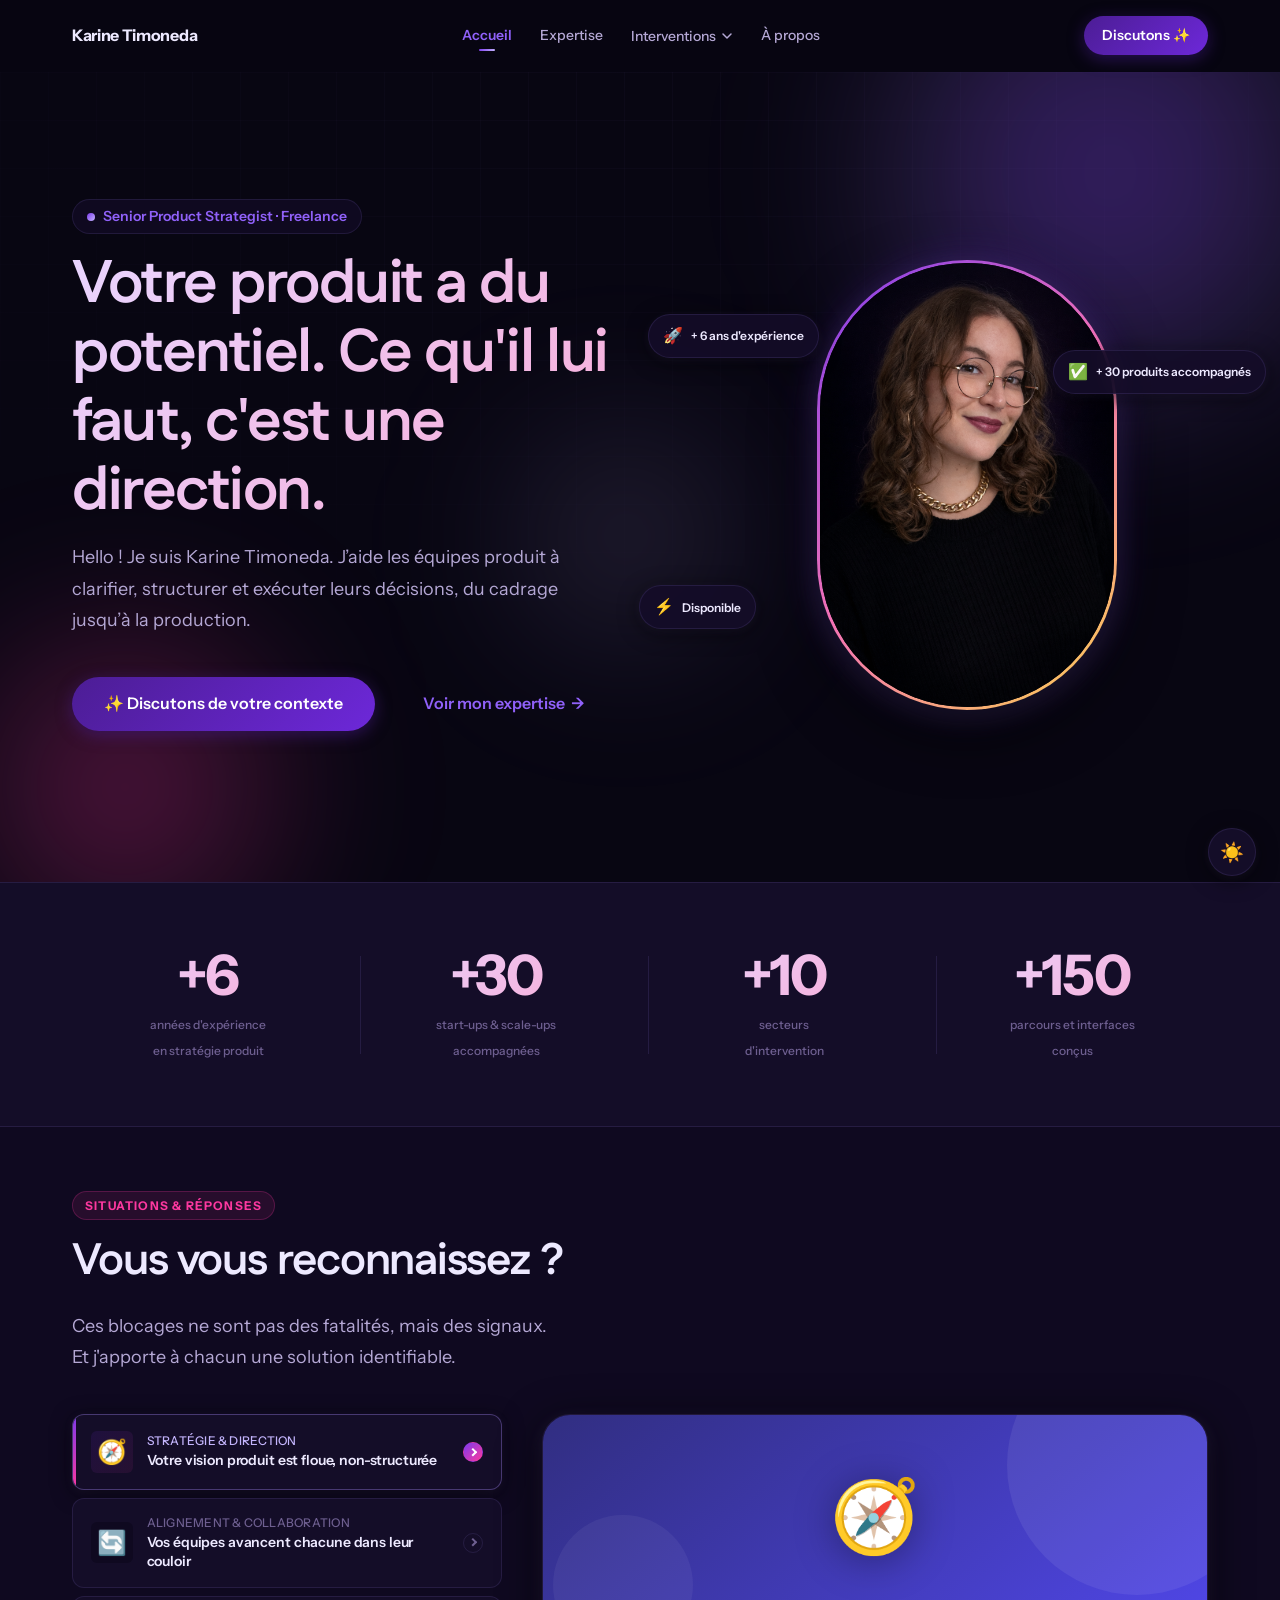
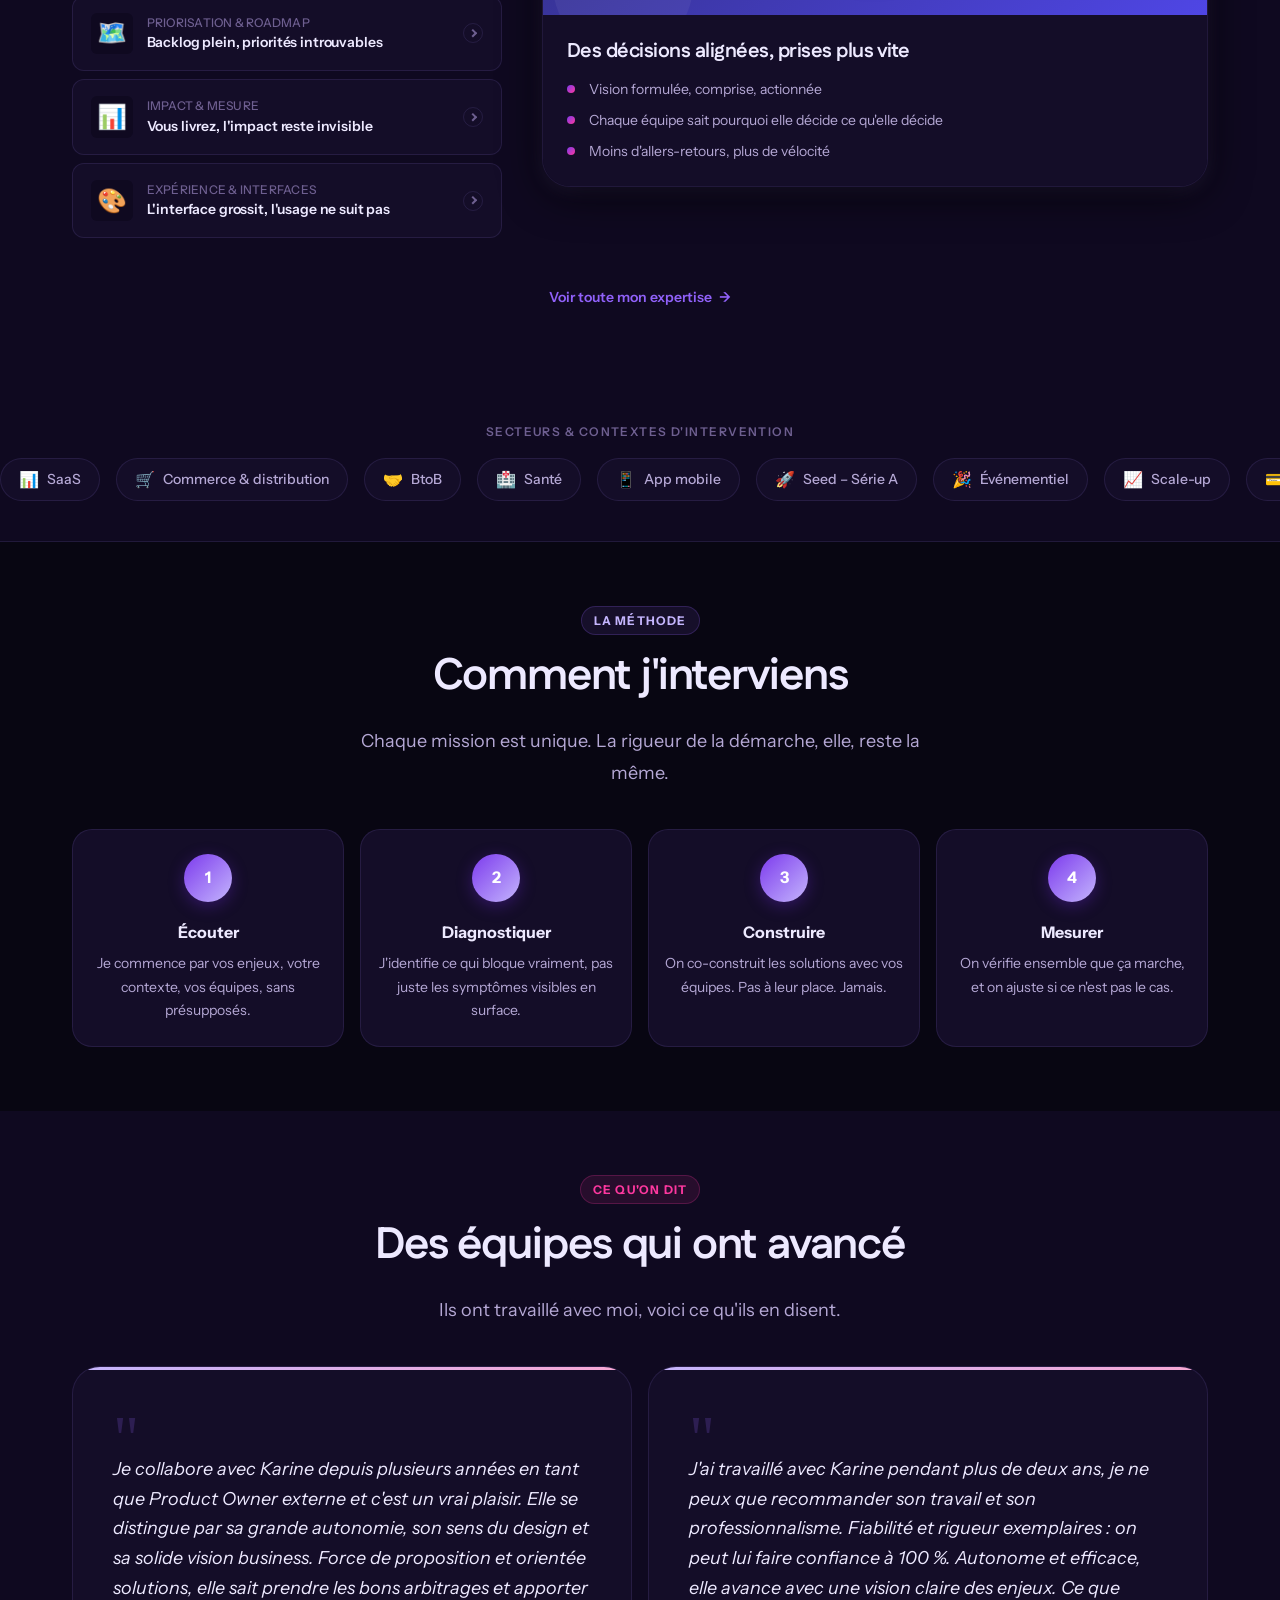
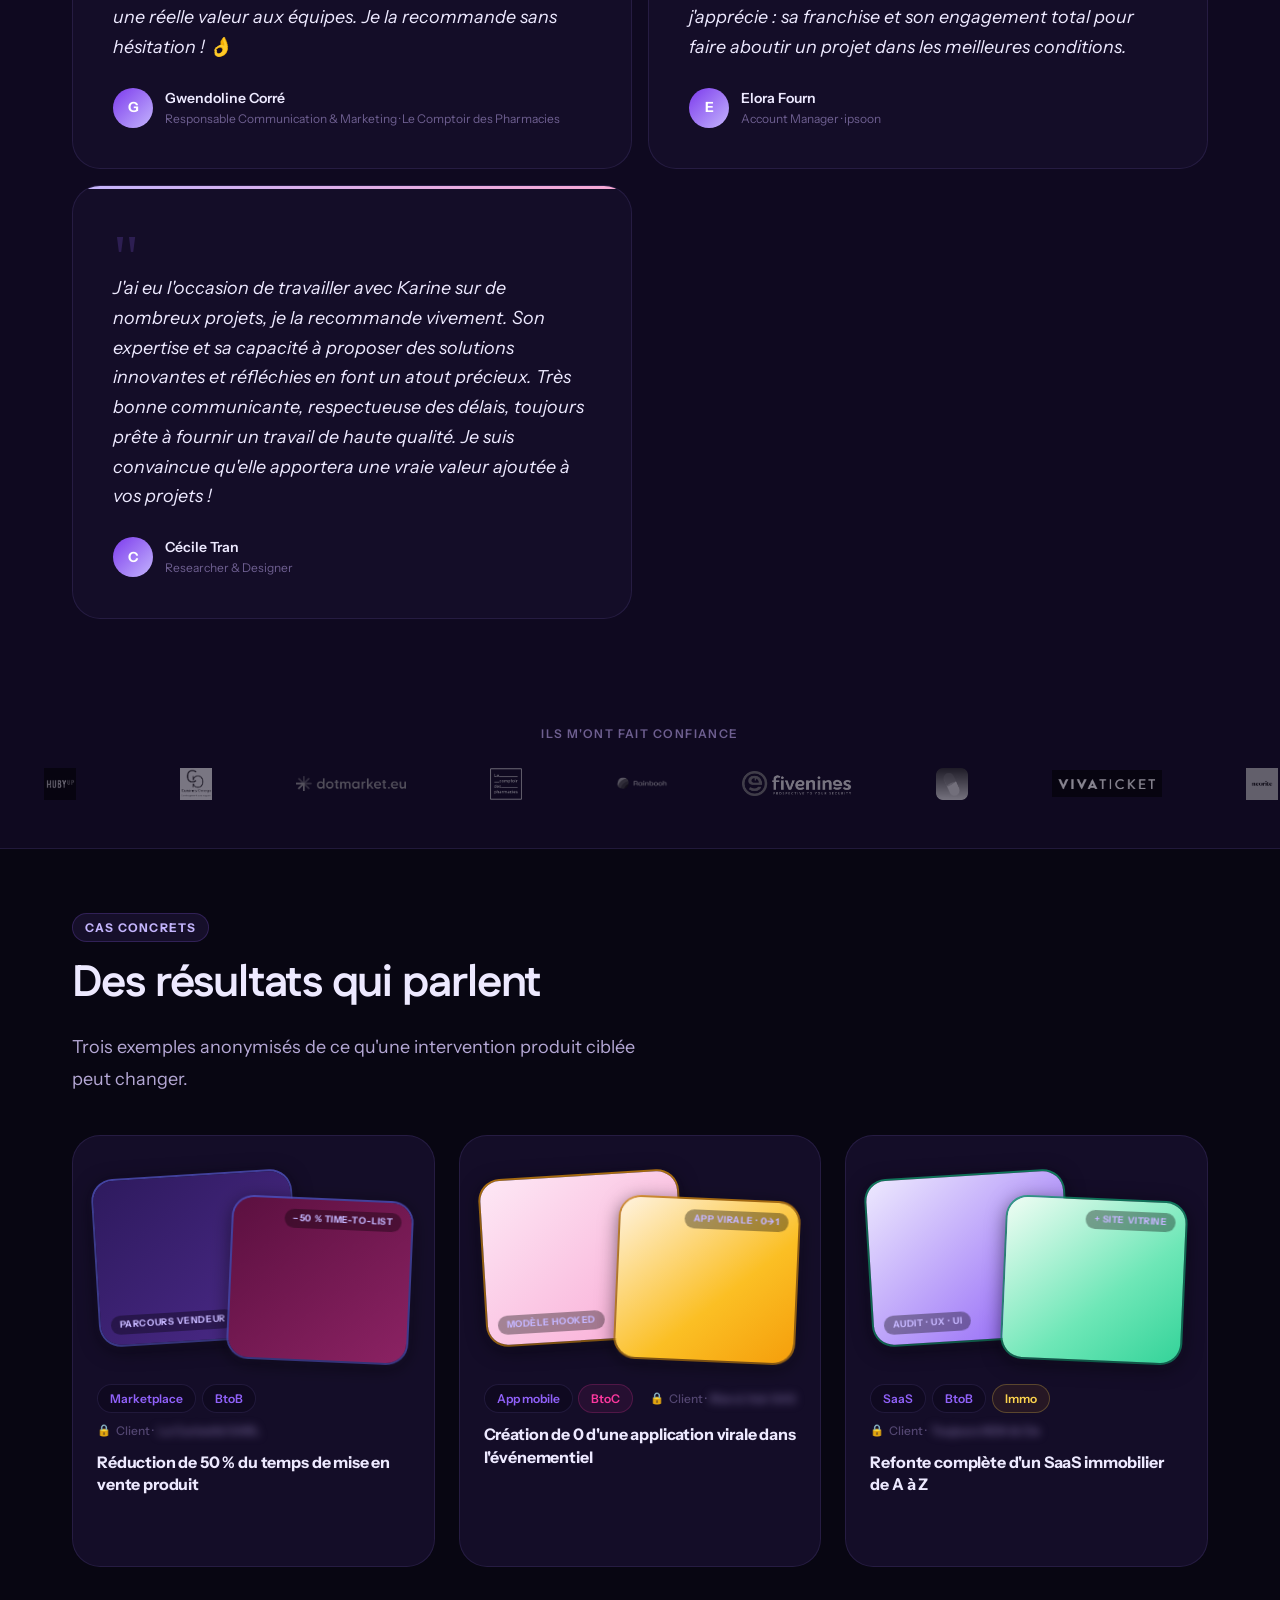
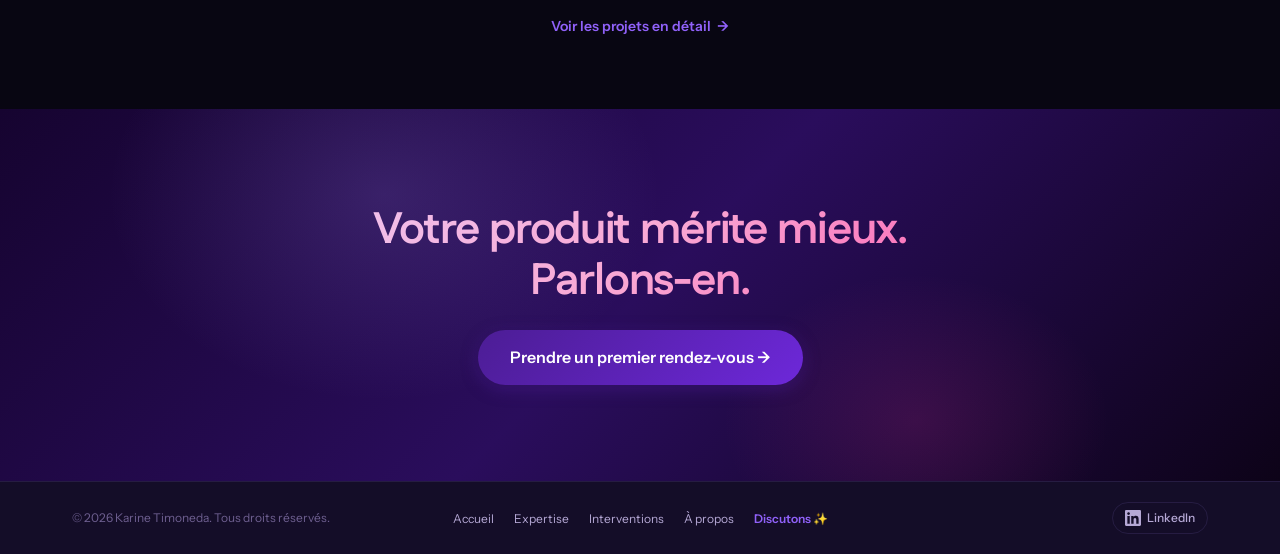
==== index.html @ 3b2d525b "SEO" ====
<!DOCTYPE html>
<html lang="fr" data-theme="light">
<head>
  <meta charset="UTF-8">
  <meta name="viewport" content="width=device-width, initial-scale=1.0">
  <!-- Google Tag Manager -->
  <script>(function(w,d,s,l,i){w[l]=w[l]||[];w[l].push({'gtm.start':
  new Date().getTime(),event:'gtm.js'});var f=d.getElementsByTagName(s)[0],
  j=d.createElement(s),dl=l!='dataLayer'?'&l='+l:'';j.async=true;j.src=
  'https://www.googletagmanager.com/gtm.js?id='+i+dl;f.parentNode.insertBefore(j,f);
  })(window,document,'script','dataLayer','GTM-PGGFVB7Q');</script>
  <!-- End Google Tag Manager -->
  <title>Karine Timoneda | Senior Product Strategist Freelance</title>
  <meta name="description" content="Karine Timoneda, senior product strategist freelance. J’aide les équipes produit à clarifier, structurer et exécuter leurs décisions, du cadrage jusqu’à la production.">
  <meta name="robots" content="index, follow">
  <link rel="canonical" href="https://www.karine-timoneda.com/">
  <!-- Open Graph -->
  <meta property="og:type" content="website">
  <meta property="og:site_name" content="Karine Timoneda">
  <meta property="og:locale" content="fr_FR">
  <meta property="og:url" content="https://www.karine-timoneda.com/">
  <meta property="og:title" content="Karine Timoneda | Senior Product Strategist Freelance">
  <meta property="og:description" content="Karine Timoneda, senior product strategist freelance. J'aide les équipes produit à clarifier, structurer et exécuter leurs décisions, du cadrage jusqu'à la production.">
  <meta property="og:image" content="https://www.karine-timoneda.com/assets/img/karine-light.jpg">
  <meta property="og:image:alt" content="Karine Timoneda, Stratège Produit Senior">
  <!-- Twitter Card -->
  <meta name="twitter:card" content="summary_large_image">
  <meta name="twitter:title" content="Karine Timoneda | Senior Product Strategist Freelance">
  <meta name="twitter:description" content="Karine Timoneda, senior product strategist freelance. J'aide les équipes produit à clarifier, structurer et exécuter leurs décisions, du cadrage jusqu'à la production.">
  <meta name="twitter:image" content="https://www.karine-timoneda.com/assets/img/karine-light.jpg">
  <!-- JSON-LD -->
  <script type="application/ld+json">
  {
    "@context": "https://schema.org",
    "@type": "Person",
    "name": "Karine Timoneda",
    "url": "https://www.karine-timoneda.com",
    "image": "https://www.karine-timoneda.com/assets/img/karine-light.jpg",
    "jobTitle": "Senior Product Strategist Freelance",
    "description": "Karine Timoneda, senior product strategist freelance. J'aide les équipes produit à clarifier, structurer et exécuter leurs décisions, du cadrage jusqu'à la production.",
    "sameAs": [
      "https://www.linkedin.com/in/karine-timoneda/"
    ]
  }
  </script>
  <link rel="icon" type="image/png" href="assets/img/favicon-k.png">
  <!-- Fonts -->
  <link rel="preconnect" href="https://fonts.googleapis.com">
  <link rel="preconnect" href="https://fonts.gstatic.com" crossorigin>
  <link rel="stylesheet" href="https://fonts.googleapis.com/css2?family=Fustat:wght@200;300;400;500;600;700;800&family=Instrument+Sans:ital,wght@0,400;0,500;0,600;0,700;1,400&display=swap">
  <link rel="stylesheet" href="assets/css/style.css">
  <script>
    (function () {
      try {
        var s = localStorage.getItem('karine-theme');
        if (s) { document.documentElement.setAttribute('data-theme', s); return; }
        if (window.matchMedia('(prefers-color-scheme: dark)').matches)
          document.documentElement.setAttribute('data-theme', 'dark');
      } catch (e) {}
    })();
  </script>
</head>
<body>
<!-- Google Tag Manager (noscript) -->
<noscript><iframe src="https://www.googletagmanager.com/ns.html?id=GTM-PGGFVB7Q"
height="0" width="0" style="display:none;visibility:hidden"></iframe></noscript>
<!-- End Google Tag Manager (noscript) -->
<div id="header-placeholder"></div>

<main id="main-content">

  <!-- ═══════════════ HERO ═══════════════ -->
  <section class="hero" aria-labelledby="hero-title">
    <!-- Décors animés -->
    <div class="hero-orb hero-orb-1" aria-hidden="true"></div>
    <div class="hero-orb hero-orb-2" aria-hidden="true"></div>
    <div class="hero-orb hero-orb-3" aria-hidden="true"></div>
    <div class="hero-grid-pattern" aria-hidden="true"></div>

    <div class="container">
      <div class="hero-inner">

        <!-- Colonne gauche -->
        <div class="hero-content">
          <span class="hero-eyebrow">
            <span class="hero-eyebrow-dot" aria-hidden="true"></span>
            Senior Product Strategist · Freelance
          </span>

          <h1 class="hero-title" id="hero-title">
            Votre produit a du potentiel.
            Ce qu'il lui faut, c'est une direction.
          </h1>

          <p class="hero-subtitle">
            Hello ! Je suis Karine Timoneda. J’aide les équipes produit à clarifier, structurer et exécuter leurs décisions, du cadrage jusqu’à la production.
          </p>

          <div class="hero-ctas">
            <a href="https://calendar.app.google/DLCuiwxWRqKBqRqp9" class="btn btn-primary btn-lg" target="_blank" rel="noopener noreferrer">
              ✨ Discutons de votre contexte
            </a>
            <a href="expertise" class="btn-ghost btn-lg">Voir mon expertise</a>
          </div>
        </div>

        <!-- Colonne droite - photo + badges -->
        <div class="hero-photo">
          <!-- Badge flottant TL -->
          <div class="floating-badge badge-tl" aria-hidden="true">
            <span class="floating-badge-icon">🚀</span>
            <span>+ 6 ans d'expérience</span>
          </div>
          <!-- Badge flottant TR -->
          <div class="floating-badge badge-tr" aria-hidden="true">
            <span class="floating-badge-icon">✅</span>
            <span>+ 30 produits accompagnés</span>
          </div>
          <!-- Badge flottant BL -->
          <div class="floating-badge badge-bl" aria-hidden="true">
            <span class="floating-badge-icon">⚡</span>
            <span>Disponible</span>
          </div>

          <div class="hero-portrait">
            <img src="assets/img/karine-light.jpg" alt="Karine Timoneda, Stratège Produit Senior" class="portrait-light" loading="eager" width="400" height="533">
            <img src="assets/img/karine-dark.jpg" alt="Karine Timoneda, Stratège Produit Senior" class="portrait-dark" loading="eager" width="400" height="533">
          </div>
        </div>

      </div>
    </div>
  </section>

  <!-- ═══════════════ STATS ═══════════════ -->
  <section class="stats-section" aria-label="Chiffres clés">
    <div class="container">
      <div class="stats-grid" data-stagger="100">
        <div class="stat-card reveal">
          <span class="stat-value count-up" aria-label="6 ans et plus">+6</span>
          <span class="stat-label">années d'expérience<br>en stratégie produit</span>
        </div>
        <div class="stat-card reveal">
          <span class="stat-value count-up" aria-label="30 projets et plus">+30</span>
          <span class="stat-label">start-ups &amp; scale-ups<br>accompagnées</span>
        </div>
        <div class="stat-card reveal">
          <span class="stat-value count-up" aria-label="10 secteurs et plus">+10</span>
          <span class="stat-label">secteurs<br>d'intervention</span>
        </div>
        <div class="stat-card reveal">
          <span class="stat-value count-up" aria-label="150 plus interfaces">+150</span>
          <span class="stat-label">parcours et interfaces<br>conçus</span>
        </div>
      </div>
    </div>
  </section>

  <!-- ═══════════════ DIAGNOSTIC INTERACTIF ═══════════════ -->
  <section class="section bg-alt" aria-labelledby="diag-title">
    <div class="container">
      <div class="section-header reveal">
        <span class="section-label">Situations &amp; réponses</span>
        <h2 class="section-title" id="diag-title">Vous vous reconnaissez&nbsp;?</h2>
        <p class="section-intro">Ces blocages ne sont pas des fatalités, mais des signaux. <br> Et j'apporte à chacun une solution identifiable.</p>
      </div>

      <div class="diag-wrapper reveal" role="region" aria-label="Diagnostic interactif" data-diag>

        <!-- ── Gauche : symptômes ── -->
        <div class="diag-triggers" role="tablist" aria-label="Situations rencontrées">

          <button class="diag-trigger is-active" role="tab" id="diag-tab-0" aria-controls="diag-panel-0" aria-selected="true" data-idx="0">
            <span class="diag-trigger-icon" aria-hidden="true">🧭</span>
            <div class="diag-trigger-body">
              <span class="diag-trigger-hint">Stratégie &amp; direction</span>
              <span class="diag-trigger-title">Votre vision produit est floue, non-structurée</span>
            </div>
            <span class="diag-trigger-chevron" aria-hidden="true"></span>
          </button>

          <button class="diag-trigger" role="tab" id="diag-tab-1" aria-controls="diag-panel-1" aria-selected="false" data-idx="1">
            <span class="diag-trigger-icon" aria-hidden="true">🔄</span>
            <div class="diag-trigger-body">
              <span class="diag-trigger-hint">Alignement &amp; collaboration</span>
              <span class="diag-trigger-title">Vos équipes avancent chacune dans leur couloir</span>
            </div>
            <span class="diag-trigger-chevron" aria-hidden="true"></span>
          </button>

          <button class="diag-trigger" role="tab" id="diag-tab-2" aria-controls="diag-panel-2" aria-selected="false" data-idx="2">
            <span class="diag-trigger-icon" aria-hidden="true">🗺️</span>
            <div class="diag-trigger-body">
              <span class="diag-trigger-hint">Priorisation &amp; roadmap</span>
              <span class="diag-trigger-title">Backlog plein, priorités introuvables</span>
            </div>
            <span class="diag-trigger-chevron" aria-hidden="true"></span>
          </button>

          <button class="diag-trigger" role="tab" id="diag-tab-3" aria-controls="diag-panel-3" aria-selected="false" data-idx="3">
            <span class="diag-trigger-icon" aria-hidden="true">📊</span>
            <div class="diag-trigger-body">
              <span class="diag-trigger-hint">Impact &amp; mesure</span>
              <span class="diag-trigger-title">Vous livrez, l'impact reste invisible</span>
            </div>
            <span class="diag-trigger-chevron" aria-hidden="true"></span>
          </button>

          <button class="diag-trigger" role="tab" id="diag-tab-4" aria-controls="diag-panel-4" aria-selected="false" data-idx="4">
            <span class="diag-trigger-icon" aria-hidden="true">🎨</span>
            <div class="diag-trigger-body">
              <span class="diag-trigger-hint">Expérience &amp; interfaces</span>
              <span class="diag-trigger-title">L'interface grossit, l'usage ne suit pas</span>
            </div>
            <span class="diag-trigger-chevron" aria-hidden="true"></span>
          </button>

        </div><!-- /diag-triggers -->

        <!-- ── Droite : card solution ── -->
        <div class="diag-panels" aria-live="polite">

          <div class="diag-panel is-active" role="tabpanel" id="diag-panel-0" aria-labelledby="diag-tab-0">
            <div class="diag-card">
              <div class="diag-card-visual diag-card-visual--0" aria-hidden="true">
                <span class="diag-card-visual-icon">🧭</span>
              </div>
              <div class="diag-card-content">
                <h3 class="diag-card-title">Des décisions alignées, prises plus vite</h3>
                <ul class="diag-card-bullets">
                  <li>Vision formulée, comprise, actionnée</li>
                  <li>Chaque équipe sait pourquoi elle décide ce qu'elle décide</li>
                  <li>Moins d'allers-retours, plus de vélocité</li>
                </ul>
              </div>
            </div>
          </div>

          <div class="diag-panel" role="tabpanel" id="diag-panel-1" aria-labelledby="diag-tab-1" hidden>
            <div class="diag-card">
              <div class="diag-card-visual diag-card-visual--1" aria-hidden="true">
                <span class="diag-card-visual-icon">🔄</span>
              </div>
              <div class="diag-card-content">
                <h3 class="diag-card-title">Vos équipes avancent ensemble, sans friction</h3>
                <ul class="diag-card-bullets">
                  <li>Frictions identifiées, causes traitées</li>
                  <li>Rituels de décision qui produisent des actions</li>
                  <li>Moins de réunions, plus de résultats</li>
                </ul>
              </div>
            </div>
          </div>

          <div class="diag-panel" role="tabpanel" id="diag-panel-2" aria-labelledby="diag-tab-2" hidden>
            <div class="diag-card">
              <div class="diag-card-visual diag-card-visual--2" aria-hidden="true">
                <span class="diag-card-visual-icon">🗺️</span>
              </div>
              <div class="diag-card-content">
                <h3 class="diag-card-title">Des priorités claires, des arbitrages assumés</h3>
                <ul class="diag-card-bullets">
                  <li>Critères partagés par toutes les équipes</li>
                  <li>Roadmap = outil de pilotage, pas de promesses</li>
                  <li>Le "non" est aussi simple à dire que le "oui"</li>
                </ul>
              </div>
            </div>
          </div>

          <div class="diag-panel" role="tabpanel" id="diag-panel-3" aria-labelledby="diag-tab-3" hidden>
            <div class="diag-card">
              <div class="diag-card-visual diag-card-visual--3" aria-hidden="true">
                <span class="diag-card-visual-icon">📊</span>
              </div>
              <div class="diag-card-content">
                <h3 class="diag-card-title">Ce que vous livrez crée un impact mesurable</h3>
                <ul class="diag-card-bullets">
                  <li>Indicateurs définis avant le développement</li>
                  <li>Adoption et valeur trackées en continu</li>
                  <li>De "on a livré" à "on a créé de la valeur"</li>
                </ul>
              </div>
            </div>
          </div>

          <div class="diag-panel" role="tabpanel" id="diag-panel-4" aria-labelledby="diag-tab-4" hidden>
            <div class="diag-card">
              <div class="diag-card-visual diag-card-visual--4" aria-hidden="true">
                <span class="diag-card-visual-icon">🎨</span>
              </div>
              <div class="diag-card-content">
                <h3 class="diag-card-title">Vos utilisateurs comprennent du premier coup</h3>
                <ul class="diag-card-bullets">
                  <li>Parcours fondés sur des comportements réels</li>
                  <li>Interfaces simplifiées, pas appauvrées</li>
                  <li>L'UX devient un argument commercial</li>
                </ul>
              </div>
            </div>
          </div>

        </div><!-- /diag-panels -->
      </div><!-- /diag-wrapper -->

      <div style="margin-top: var(--space-lg); text-align: center;" class="reveal">
        <a href="expertise" class="btn-ghost">Voir toute mon expertise</a>
      </div>
    </div>
  </section>

  <!-- ═══════════════ SECTEURS MARQUEE ═══════════════ -->
  <div class="marquee-section" aria-hidden="true">
    <p class="marquee-label">Secteurs &amp; contextes d'intervention</p>
    <div class="marquee-track" role="list">
      <!-- Set 1 -->
      <div class="marquee-chip" role="listitem"><span class="marquee-chip-icon">📊</span>SaaS</div>
      <div class="marquee-chip" role="listitem"><span class="marquee-chip-icon">🛒</span>Commerce &amp; distribution</div>
      <div class="marquee-chip" role="listitem"><span class="marquee-chip-icon">🤝</span>BtoB</div>
      <div class="marquee-chip" role="listitem"><span class="marquee-chip-icon">🏥</span>Santé</div>
      <div class="marquee-chip" role="listitem"><span class="marquee-chip-icon">📱</span>App mobile</div>
      <div class="marquee-chip" role="listitem"><span class="marquee-chip-icon">🚀</span>Seed – Série A</div>
      <div class="marquee-chip" role="listitem"><span class="marquee-chip-icon">🎉</span>Événementiel</div>
      <div class="marquee-chip" role="listitem"><span class="marquee-chip-icon">📈</span>Scale-up</div>
      <div class="marquee-chip" role="listitem"><span class="marquee-chip-icon">💳</span>E-commerce</div>
      <div class="marquee-chip" role="listitem"><span class="marquee-chip-icon">🔒</span>Cybersécurité</div>
      <div class="marquee-chip" role="listitem"><span class="marquee-chip-icon">👥</span>BtoC</div>
      <div class="marquee-chip" role="listitem"><span class="marquee-chip-icon">👔</span>RH / Recrutement</div>
      <div class="marquee-chip" role="listitem"><span class="marquee-chip-icon">🌐</span>Site vitrine</div>
      <div class="marquee-chip" role="listitem"><span class="marquee-chip-icon">🏠</span>Immobilier</div>
      <div class="marquee-chip" role="listitem"><span class="marquee-chip-icon">💼</span>Services aux entreprises</div>
      <div class="marquee-chip" role="listitem"><span class="marquee-chip-icon">🏛️</span>Secteur public</div>
      <div class="marquee-chip" role="listitem"><span class="marquee-chip-icon">📢</span>Commerce &amp; publicité</div>
      <div class="marquee-chip" role="listitem"><span class="marquee-chip-icon">🕊️</span>Funéraire</div>
      <!-- Set 2 (clone pour boucle) -->
      <div class="marquee-chip" aria-hidden="true"><span class="marquee-chip-icon">📊</span>SaaS</div>
      <div class="marquee-chip" aria-hidden="true"><span class="marquee-chip-icon">🛒</span>Commerce &amp; distribution</div>
      <div class="marquee-chip" aria-hidden="true"><span class="marquee-chip-icon">🤝</span>BtoB</div>
      <div class="marquee-chip" aria-hidden="true"><span class="marquee-chip-icon">🏥</span>Santé</div>
      <div class="marquee-chip" aria-hidden="true"><span class="marquee-chip-icon">📱</span>App mobile</div>
      <div class="marquee-chip" aria-hidden="true"><span class="marquee-chip-icon">🚀</span>Seed – Série A</div>
      <div class="marquee-chip" aria-hidden="true"><span class="marquee-chip-icon">🎉</span>Événementiel</div>
      <div class="marquee-chip" aria-hidden="true"><span class="marquee-chip-icon">📈</span>Scale-up</div>
      <div class="marquee-chip" aria-hidden="true"><span class="marquee-chip-icon">💳</span>E-commerce</div>
      <div class="marquee-chip" aria-hidden="true"><span class="marquee-chip-icon">🔒</span>Cybersécurité</div>
      <div class="marquee-chip" aria-hidden="true"><span class="marquee-chip-icon">👥</span>BtoC</div>
      <div class="marquee-chip" aria-hidden="true"><span class="marquee-chip-icon">👔</span>RH / Recrutement</div>
      <div class="marquee-chip" aria-hidden="true"><span class="marquee-chip-icon">🌐</span>Site vitrine</div>
      <div class="marquee-chip" aria-hidden="true"><span class="marquee-chip-icon">🏠</span>Immobilier</div>
      <div class="marquee-chip" aria-hidden="true"><span class="marquee-chip-icon">💼</span>Services aux entreprises</div>
      <div class="marquee-chip" aria-hidden="true"><span class="marquee-chip-icon">🏛️</span>Secteur public</div>
      <div class="marquee-chip" aria-hidden="true"><span class="marquee-chip-icon">📢</span>Commerce &amp; publicité</div>
      <div class="marquee-chip" aria-hidden="true"><span class="marquee-chip-icon">🕊️</span>Funéraire</div>
    </div>
  </div>


  <!-- ═══════════════ MÉTHODE ═══════════════ -->
  <section class="section" aria-labelledby="method-title">
    <div class="container">
      <div class="section-header centered reveal">
        <span class="section-label">La méthode</span>
        <h2 class="section-title" id="method-title">Comment j'interviens</h2>
        <p class="section-intro">Chaque mission est unique. La rigueur de la démarche, elle, reste la même.</p>
      </div>

      <div class="method-steps" data-stagger="70">
        <div class="method-step reveal">
          <div class="step-number" aria-hidden="true">1</div>
          <p class="step-title">Écouter</p>
          <p class="step-desc">Je commence par vos enjeux, votre contexte, vos équipes, sans présupposés.</p>
        </div>
        <div class="method-step reveal">
          <div class="step-number" aria-hidden="true">2</div>
          <p class="step-title">Diagnostiquer</p>
          <p class="step-desc">J'identifie ce qui bloque vraiment, pas juste les symptômes visibles en surface.</p>
        </div>
        <div class="method-step reveal">
          <div class="step-number" aria-hidden="true">3</div>
          <p class="step-title">Construire</p>
          <p class="step-desc">On co-construit les solutions avec vos équipes. Pas à leur place. Jamais.</p>
        </div>
        <div class="method-step reveal">
          <div class="step-number" aria-hidden="true">4</div>
          <p class="step-title">Mesurer</p>
          <p class="step-desc">On vérifie ensemble que ça marche, et on ajuste si ce n'est pas le cas.</p>
        </div>
      </div>
    </div>
  </section>

  <!-- ═══════════════ TÉMOIGNAGES ═══════════════ -->
  <section class="section bg-alt" aria-labelledby="testimonials-title">
    <div class="container">
      <div class="section-header centered reveal">
        <span class="section-label">Ce qu'on dit</span>
        <h2 class="section-title" id="testimonials-title">Des équipes qui ont avancé</h2>
        <p class="section-intro">Ils ont travaillé avec moi, voici ce qu'ils en disent.</p>
      </div>

      <div class="testimonials-grid" data-stagger="100">

        <div class="testimonial-card reveal">
          <span class="testimonial-quote-mark" aria-hidden="true">"</span>
          <p class="testimonial-text">
            Je collabore avec Karine depuis plusieurs années en tant que Product Owner externe
            et c'est un vrai plaisir. Elle se distingue par sa grande autonomie, son sens du design
            et sa solide vision business. Force de proposition et orientée solutions, elle sait
            prendre les bons arbitrages et apporter une réelle valeur aux équipes.
            Je la recommande sans hésitation ! 👌
          </p>
          <div class="testimonial-author">
            <div class="testimonial-avatar" aria-hidden="true">G</div>
            <div>
              <span class="testimonial-name">Gwendoline Corré</span>
              <span class="testimonial-role">Responsable Communication &amp; Marketing · Le Comptoir des Pharmacies</span>
            </div>
          </div>
        </div>

        <div class="testimonial-card reveal">
          <span class="testimonial-quote-mark" aria-hidden="true">"</span>
          <p class="testimonial-text">
            J'ai travaillé avec Karine pendant plus de deux ans, je ne peux que recommander
            son travail et son professionnalisme. Fiabilité et rigueur exemplaires : on peut lui
            faire confiance à 100 %. Autonome et efficace, elle avance avec une vision claire
            des enjeux. Ce que j'apprécie : sa franchise et son engagement total pour faire
            aboutir un projet dans les meilleures conditions.
          </p>
          <div class="testimonial-author">
            <div class="testimonial-avatar" aria-hidden="true">E</div>
            <div>
              <span class="testimonial-name">Elora Fourn</span>
              <span class="testimonial-role">Account Manager · ipsoon</span>
            </div>
          </div>
        </div>

        <div class="testimonial-card reveal">
          <span class="testimonial-quote-mark" aria-hidden="true">"</span>
          <p class="testimonial-text">
            J'ai eu l'occasion de travailler avec Karine sur de nombreux projets,
            je la recommande vivement. Son expertise et sa capacité à proposer des solutions
            innovantes et réfléchies en font un atout précieux. Très bonne communicante,
            respectueuse des délais, toujours prête à fournir un travail de haute qualité.
            Je suis convaincue qu'elle apportera une vraie valeur ajoutée à vos projets !
          </p>
          <div class="testimonial-author">
            <div class="testimonial-avatar" aria-hidden="true">C</div>
            <div>
              <span class="testimonial-name">Cécile Tran</span>
              <span class="testimonial-role">Researcher &amp; Designer</span>
            </div>
          </div>
        </div>

      </div>
    </div>
  </section>

  <!-- ═══════════════ LOGOS CLIENTS MARQUEE ═══════════════ -->
  <div class="marquee-section" aria-hidden="true">
    <p class="marquee-label">Ils m'ont fait confiance</p>
    <div class="marquee-track marquee-track--slow" role="list">
      <!-- Set 1 -->
      <div class="marquee-logo-item" role="listitem">
        <img src="assets/img/logos/huby-up.png" alt="Huby Up" class="marquee-logo-img" onload="this.nextElementSibling.style.display='none'" onerror="this.style.display='none'">
        <span class="marquee-logo-name">Huby Up</span>
      </div>
      <div class="marquee-logo-item" role="listitem">
        <img src="assets/img/logos/cuisines-omega.png" alt="Cuisines Omega" class="marquee-logo-img" onload="this.nextElementSibling.style.display='none'" onerror="this.style.display='none'">
        <span class="marquee-logo-name">Cuisines Omega</span>
      </div>
      <div class="marquee-logo-item" role="listitem">
        <img src="assets/img/logos/dotmarket.png" alt="Dotmarket" class="marquee-logo-img" onload="this.nextElementSibling.style.display='none'" onerror="this.style.display='none'">
        <span class="marquee-logo-name">Dotmarket</span>
      </div>
      <div class="marquee-logo-item" role="listitem">
        <img src="assets/img/logos/lcdp.png" alt="Le Comptoir des Pharmacies" class="marquee-logo-img" onload="this.nextElementSibling.style.display='none'" onerror="this.style.display='none'">
        <span class="marquee-logo-name">Le Comptoir des Pharmacies</span>
      </div>
      <div class="marquee-logo-item" role="listitem">
        <img src="assets/img/logos/rainbooh.png" alt="Rainbooh" class="marquee-logo-img" onload="this.nextElementSibling.style.display='none'" onerror="this.style.display='none'">
        <span class="marquee-logo-name">Rainbooh</span>
      </div>
      <div class="marquee-logo-item" role="listitem">
        <img src="assets/img/logos/five9s.png" alt="Five9s" class="marquee-logo-img" onload="this.nextElementSibling.style.display='none'" onerror="this.style.display='none'">
        <span class="marquee-logo-name">Five9s</span>
      </div>
      <div class="marquee-logo-item" role="listitem">
        <img src="assets/img/logos/capsule.png" alt="Capsule" class="marquee-logo-img" onload="this.nextElementSibling.style.display='none'" onerror="this.style.display='none'">
        <span class="marquee-logo-name">Capsule</span>
      </div>
      <div class="marquee-logo-item" role="listitem">
        <img src="assets/img/logos/viva-ticket.png" alt="Viva Ticket" class="marquee-logo-img" onload="this.nextElementSibling.style.display='none'" onerror="this.style.display='none'">
        <span class="marquee-logo-name">Viva Ticket</span>
      </div>
      <div class="marquee-logo-item" role="listitem">
        <img src="assets/img/logos/neorite.png" alt="Neorite" class="marquee-logo-img" onload="this.nextElementSibling.style.display='none'" onerror="this.style.display='none'">
        <span class="marquee-logo-name">Neorite</span>
      </div>
      <div class="marquee-logo-item" role="listitem">
        <img src="assets/img/logos/hiitch.png" alt="Hiitch" class="marquee-logo-img" onload="this.nextElementSibling.style.display='none'" onerror="this.style.display='none'">
        <span class="marquee-logo-name">Hiitch</span>
      </div>
      <div class="marquee-logo-item" role="listitem">
        <img src="assets/img/logos/pando2.png" alt="Pando2" class="marquee-logo-img" onload="this.nextElementSibling.style.display='none'" onerror="this.style.display='none'">
        <span class="marquee-logo-name">Pando2</span>
      </div>
      <div class="marquee-logo-item" role="listitem">
        <img src="assets/img/logos/opensquare.png" alt="OpenSquare" class="marquee-logo-img" onload="this.nextElementSibling.style.display='none'" onerror="this.style.display='none'">
        <span class="marquee-logo-name">OpenSquare</span>
      </div>
      <div class="marquee-logo-item" role="listitem">
        <img src="assets/img/logos/x-squad.png" alt="X-Squad" class="marquee-logo-img" onload="this.nextElementSibling.style.display='none'" onerror="this.style.display='none'">
        <span class="marquee-logo-name">X-Squad</span>
      </div>
      <div class="marquee-logo-item" role="listitem">
        <img src="assets/img/logos/enjoy-your-job.png" alt="Enjoy your job" class="marquee-logo-img" onload="this.nextElementSibling.style.display='none'" onerror="this.style.display='none'">
        <span class="marquee-logo-name">Enjoy your job</span>
      </div>
      <div class="marquee-logo-item" role="listitem">
        <img src="assets/img/logos/modjob.png" alt="Modjob" class="marquee-logo-img" onload="this.nextElementSibling.style.display='none'" onerror="this.style.display='none'">
        <span class="marquee-logo-name">Modjob</span>
      </div>
      <div class="marquee-logo-item" role="listitem">
        <img src="assets/img/logos/domaptiv.png" alt="Domaptiv" class="marquee-logo-img" onload="this.nextElementSibling.style.display='none'" onerror="this.style.display='none'">
        <span class="marquee-logo-name">Domaptiv</span>
      </div>
      <div class="marquee-logo-item" role="listitem">
        <img src="assets/img/logos/edicia.png" alt="Edicia" class="marquee-logo-img" onload="this.nextElementSibling.style.display='none'" onerror="this.style.display='none'">
        <span class="marquee-logo-name">Edicia</span>
      </div>
      <div class="marquee-logo-item" role="listitem">
        <img src="assets/img/logos/certificall.png" alt="Certificall" class="marquee-logo-img" onload="this.nextElementSibling.style.display='none'" onerror="this.style.display='none'">
        <span class="marquee-logo-name">Certificall</span>
      </div>
      <div class="marquee-logo-item" role="listitem">
        <img src="assets/img/logos/lenra.png" alt="Lenra" class="marquee-logo-img" onload="this.nextElementSibling.style.display='none'" onerror="this.style.display='none'">
        <span class="marquee-logo-name">Lenra</span>
      </div>
      <div class="marquee-logo-item" role="listitem">
        <img src="assets/img/logos/cerfrance.png" alt="Cerfrance" class="marquee-logo-img" onload="this.nextElementSibling.style.display='none'" onerror="this.style.display='none'">
        <span class="marquee-logo-name">Cerfrance</span>
      </div>
      <!-- Set 2 (clone pour boucle) -->
      <div class="marquee-logo-item" aria-hidden="true">
        <img src="assets/img/logos/huby-up.png" alt="" class="marquee-logo-img" onload="this.nextElementSibling.style.display='none'" onerror="this.style.display='none'">
        <span class="marquee-logo-name">Huby Up</span>
      </div>
      <div class="marquee-logo-item" aria-hidden="true">
        <img src="assets/img/logos/cuisines-omega.png" alt="" class="marquee-logo-img" onload="this.nextElementSibling.style.display='none'" onerror="this.style.display='none'">
        <span class="marquee-logo-name">Cuisines Omega</span>
      </div>
      <div class="marquee-logo-item" aria-hidden="true">
        <img src="assets/img/logos/dotmarket.png" alt="" class="marquee-logo-img" onload="this.nextElementSibling.style.display='none'" onerror="this.style.display='none'">
        <span class="marquee-logo-name">Dotmarket</span>
      </div>
      <div class="marquee-logo-item" aria-hidden="true">
        <img src="assets/img/logos/lcdp.png" alt="" class="marquee-logo-img" onload="this.nextElementSibling.style.display='none'" onerror="this.style.display='none'">
        <span class="marquee-logo-name">Le Comptoir des Pharmacies</span>
      </div>
      <div class="marquee-logo-item" aria-hidden="true">
        <img src="assets/img/logos/rainbooh.png" alt="" class="marquee-logo-img" onload="this.nextElementSibling.style.display='none'" onerror="this.style.display='none'">
        <span class="marquee-logo-name">Rainbooh</span>
      </div>
      <div class="marquee-logo-item" aria-hidden="true">
        <img src="assets/img/logos/five9s.png" alt="" class="marquee-logo-img" onload="this.nextElementSibling.style.display='none'" onerror="this.style.display='none'">
        <span class="marquee-logo-name">Five9s</span>
      </div>
      <div class="marquee-logo-item" aria-hidden="true">
        <img src="assets/img/logos/capsule.png" alt="" class="marquee-logo-img" onload="this.nextElementSibling.style.display='none'" onerror="this.style.display='none'">
        <span class="marquee-logo-name">Capsule</span>
      </div>
      <div class="marquee-logo-item" aria-hidden="true">
        <img src="assets/img/logos/viva-ticket.png" alt="" class="marquee-logo-img" onload="this.nextElementSibling.style.display='none'" onerror="this.style.display='none'">
        <span class="marquee-logo-name">Viva Ticket</span>
      </div>
      <div class="marquee-logo-item" aria-hidden="true">
        <img src="assets/img/logos/neorite.png" alt="" class="marquee-logo-img" onload="this.nextElementSibling.style.display='none'" onerror="this.style.display='none'">
        <span class="marquee-logo-name">Neorite</span>
      </div>
      <div class="marquee-logo-item" aria-hidden="true">
        <img src="assets/img/logos/hiitch.png" alt="" class="marquee-logo-img" onload="this.nextElementSibling.style.display='none'" onerror="this.style.display='none'">
        <span class="marquee-logo-name">Hiitch</span>
      </div>
      <div class="marquee-logo-item" aria-hidden="true">
        <img src="assets/img/logos/pando2.png" alt="" class="marquee-logo-img" onload="this.nextElementSibling.style.display='none'" onerror="this.style.display='none'">
        <span class="marquee-logo-name">Pando2</span>
      </div>
      <div class="marquee-logo-item" aria-hidden="true">
        <img src="assets/img/logos/opensquare.png" alt="" class="marquee-logo-img" onload="this.nextElementSibling.style.display='none'" onerror="this.style.display='none'">
        <span class="marquee-logo-name">OpenSquare</span>
      </div>
      <div class="marquee-logo-item" aria-hidden="true">
        <img src="assets/img/logos/x-squad.png" alt="" class="marquee-logo-img" onload="this.nextElementSibling.style.display='none'" onerror="this.style.display='none'">
        <span class="marquee-logo-name">X-Squad</span>
      </div>
      <div class="marquee-logo-item" aria-hidden="true">
        <img src="assets/img/logos/enjoy-your-job.png" alt="" class="marquee-logo-img" onload="this.nextElementSibling.style.display='none'" onerror="this.style.display='none'">
        <span class="marquee-logo-name">Enjoy your job</span>
      </div>
      <div class="marquee-logo-item" aria-hidden="true">
        <img src="assets/img/logos/modjob.png" alt="" class="marquee-logo-img" onload="this.nextElementSibling.style.display='none'" onerror="this.style.display='none'">
        <span class="marquee-logo-name">Modjob</span>
      </div>
      <div class="marquee-logo-item" aria-hidden="true">
        <img src="assets/img/logos/domaptiv.png" alt="" class="marquee-logo-img" onload="this.nextElementSibling.style.display='none'" onerror="this.style.display='none'">
        <span class="marquee-logo-name">Domaptiv</span>
      </div>
      <div class="marquee-logo-item" aria-hidden="true">
        <img src="assets/img/logos/edicia.png" alt="" class="marquee-logo-img" onload="this.nextElementSibling.style.display='none'" onerror="this.style.display='none'">
        <span class="marquee-logo-name">Edicia</span>
      </div>
      <div class="marquee-logo-item" aria-hidden="true">
        <img src="assets/img/logos/certificall.png" alt="" class="marquee-logo-img" onload="this.nextElementSibling.style.display='none'" onerror="this.style.display='none'">
        <span class="marquee-logo-name">Certificall</span>
      </div>
      <div class="marquee-logo-item" aria-hidden="true">
        <img src="assets/img/logos/lenra.png" alt="" class="marquee-logo-img" onload="this.nextElementSibling.style.display='none'" onerror="this.style.display='none'">
        <span class="marquee-logo-name">Lenra</span>
      </div>
      <div class="marquee-logo-item" aria-hidden="true">
        <img src="assets/img/logos/cerfrance.png" alt="" class="marquee-logo-img" onload="this.nextElementSibling.style.display='none'" onerror="this.style.display='none'">
        <span class="marquee-logo-name">Cerfrance</span>
      </div>
    </div>
  </div>

  <!-- ═══════════════ PROJETS PREVIEW ═══════════════ -->
  <section class="section" aria-labelledby="projects-preview-title">
    <div class="container">
      <div class="section-header reveal">
        <span class="section-label">Cas concrets</span>
        <h2 class="section-title" id="projects-preview-title">Des résultats qui parlent</h2>
        <p class="section-intro">Trois exemples anonymisés de ce qu'une intervention produit ciblée peut changer.</p>
      </div>

      <div class="pcases-grid" data-stagger="80">

        <!-- PROJET 1 - Marketplace BtoB -->
        <a href="projets/marketplace-btob"
           class="pcase-card reveal"
           aria-label="Marketplace BtoB, Réduction de 50% du temps de mise en vente">

          <div class="pcase-visuals" aria-hidden="true">
            <div class="pcase-img pcase-img-back">
              <span class="pcase-img-chip">Parcours vendeur</span>
            </div>
            <div class="pcase-img pcase-img-front">
              <span class="pcase-img-chip">–50 % time-to-list</span>
            </div>
          </div>

          <div class="pcase-body">
            <div class="pcase-context">
              <div class="pcase-tags">
                <span class="tag">Marketplace</span>
                <span class="tag">BtoB</span>
              </div>
              <span class="pcase-client">
                <span class="pcase-client-label">Client ·</span>
                <span class="pcase-client-name" title="la curiosité est un vilain défaut">La Curiosité SARL</span>
              </span>
            </div>
            <p class="pcase-title">Réduction de 50 % du temps de mise en vente produit</p>
            <p class="pcase-desc">Audit du parcours vendeur BtoB, research intensive, redesign complet des étapes de création d'annonce. Impact mesuré sur 8 semaines post-déploiement.</p>
            <span class="pcase-arrow" aria-hidden="true">Voir le cas →</span>
          </div>
        </a>

        <!-- PROJET 2 - App événementielle BtoC -->
        <a href="projets/app-evenementiel"
           class="pcase-card reveal"
           aria-label="Application événementielle BtoC, Viralité par les sciences cognitives">

          <div class="pcase-visuals" aria-hidden="true">
            <div class="pcase-img pcase-img-back" style="background: linear-gradient(140deg, #FDE8F5 0%, #F9A8D4 100%);">
              <span class="pcase-img-chip">Modèle Hooked</span>
            </div>
            <div class="pcase-img pcase-img-front" style="background: linear-gradient(140deg, #FFF3E0 0%, #FBBF24 60%, #F59E0B 100%);">
              <span class="pcase-img-chip">App virale · 0→1</span>
            </div>
          </div>

          <div class="pcase-body">
            <div class="pcase-context">
              <div class="pcase-tags">
                <span class="tag">App mobile</span>
                <span class="tag tag-rose">BtoC</span>
              </div>
              <span class="pcase-client">
                <span class="pcase-client-label">Client ·</span>
                <span class="pcase-client-name" title="la curiosité est un vilain défaut">Rien à Voir SAS</span>
              </span>
            </div>
            <p class="pcase-title">Création de 0 d'une application virale dans l'événementiel</p>
            <p class="pcase-desc">Conception produit fondée sur les modèles de sciences cognitives et comportementales (Hooked). De l'idée à l'app live, avec mécaniques de viralité intégrées dès le design.</p>
            <span class="pcase-arrow" aria-hidden="true">Voir le cas →</span>
          </div>
        </a>

        <!-- PROJET 3 - SaaS Immobilier BtoB -->
        <a href="projets/saas-immobilier"
           class="pcase-card reveal"
           aria-label="SaaS Immobilier BtoB, Refonte complète audit, UX, UI et site vitrine">

          <div class="pcase-visuals" aria-hidden="true">
            <div class="pcase-img pcase-img-back" style="background: linear-gradient(140deg, #EDE9FE 0%, #8B5CF6 100%);">
              <span class="pcase-img-chip">Audit · UX · UI</span>
            </div>
            <div class="pcase-img pcase-img-front" style="background: linear-gradient(140deg, #F0FDF4 0%, #6EE7B7 60%, #34D399 100%);">
              <span class="pcase-img-chip">+ site vitrine</span>
            </div>
          </div>

          <div class="pcase-body">
            <div class="pcase-context">
              <div class="pcase-tags">
                <span class="tag">SaaS</span>
                <span class="tag">BtoB</span>
                <span class="tag tag-amber">Immo</span>
              </div>
              <span class="pcase-client">
                <span class="pcase-client-label">Client ·</span>
                <span class="pcase-client-name" title="la curiosité est un vilain défaut">Toujours NDA &amp; Cie</span>
              </span>
            </div>
            <p class="pcase-title">Refonte complète d'un SaaS immobilier de A à Z</p>
            <p class="pcase-desc">Audit produit, refonte UX, refonte UI et site vitrine. Accompagnement de bout en bout sur un SaaS BtoB dans l'immobilier.</p>
            <span class="pcase-arrow" aria-hidden="true">Voir le cas →</span>
          </div>
        </a>

      </div>

      <div style="margin-top: var(--space-lg); text-align: center;" class="reveal">
        <a href="projets" class="btn-ghost">Voir les projets en détail</a>
      </div>
    </div>
  </section>

  <!-- ═══════════════ CTA FINAL ═══════════════ -->
  <section class="cta-section" aria-labelledby="cta-title">
    <div class="container reveal">
      <h2 id="cta-title" style="margin-bottom:var(--space-md)">
        Votre produit mérite mieux.<br>Parlons-en.
      </h2>
      <div class="cta-buttons">
        <a href="https://calendar.app.google/DLCuiwxWRqKBqRqp9" class="btn btn-primary btn-lg" target="_blank" rel="noopener noreferrer">Prendre un premier rendez-vous →</a>
      </div>
    </div>
  </section>

</main>

<div id="footer-placeholder"></div>
<script src="assets/js/components.js"></script>
<script src="assets/js/main.js"></script>
</body>
</html>
---- assets/css/style.css ----
/* ===================================================
   KARINE TIMONEDA — Stratège Produit Senior
   style.css — Version 2.0 · Enhanced
   =================================================== */

/* Google Fonts are loaded via <link> tags in HTML for better performance */

/* ===================================================
   1. CUSTOM PROPERTIES — LIGHT MODE
   =================================================== */
:root {
  /* Fonds */
  --bg:             #F8F7FF;
  --bg-alt:         #F0EEFF;
  --bg-card:        #FFFFFF;
  --bg-card-hover:  #FDFCFF;

  /* Texte */
  --text-primary:   #16092E;
  --text-secondary: #5B4E70;
  --text-muted:     #9589A8;

  /* Accents principaux */
  --violet:         #6D28D9;
  --violet-hover:   #5B21B6;
  --lavender:       #A78BFA;
  --rose:           #fd389f;
  --rose-light:     #F472B6;
  --amber:          #F59E0B;

  /* Alias */
  --accent:         var(--violet);
  --accent-light:   var(--lavender);
  --accent-rose:    var(--rose);

  /* Dégradés — Light */
  --gradient-main:    linear-gradient(135deg, #6D28D9 0%, #A78BFA 100%);
  --gradient-vivid:   linear-gradient(135deg, #6D28D9 0%, #fd389f 100%);
  --gradient-rose:    linear-gradient(135deg, #7C3AED 0%, #fd389f 100%);
  --gradient-tri:     linear-gradient(135deg, #6D28D9 0%, #A78BFA 50%, #fd389f 100%);
  --gradient-subtle:  linear-gradient(150deg, #F0EEFF 0%, #FDF4FF 100%);
  --gradient-text:    linear-gradient(135deg, #4C1D95 0%, #7C3AED 50%, #A78BFA 100%);

  /* Bordures & ombres */
  --border:         rgba(109, 40, 217, 0.12);
  --border-strong:  rgba(109, 40, 217, 0.3);
  --shadow-xs: 0 1px 2px rgba(109, 40, 217, 0.05);
  --shadow-sm: 0 2px 8px rgba(109, 40, 217, 0.07), 0 1px 2px rgba(0,0,0,0.04);
  --shadow-md: 0 4px 20px rgba(109, 40, 217, 0.1), 0 2px 8px rgba(0,0,0,0.04);
  --shadow-lg: 0 8px 40px rgba(109, 40, 217, 0.15), 0 4px 16px rgba(0,0,0,0.06);
  --shadow-xl: 0 20px 60px rgba(109, 40, 217, 0.2), 0 8px 24px rgba(0,0,0,0.08);
  --glow-violet: 0 0 30px rgba(109, 40, 217, 0.25);
  --glow-rose:   0 0 30px rgba(253, 56, 159, 0.2);

  /* Layout */
  --container-max: 1200px;
  --container-pad: clamp(1rem, 5vw, 2rem);
  --header-height: 72px;
  --radius-sm:  6px;
  --radius-md:  12px;
  --radius-lg:  20px;
  --radius-xl:  28px;
  --radius-2xl: 40px;
  --radius-pill: 100px;

  /* Espacement */
  --space-xs:  0.5rem;
  --space-sm:  1rem;
  --space-md:  1.5rem;
  --space-lg:  2.5rem;
  --space-xl:  4rem;
  --space-2xl: 6rem;

  /* Typographie */
  --font: 'Instrument Sans', -apple-system, BlinkMacSystemFont, sans-serif;
  --font-heading: 'Fustat', sans-serif;
  --text-xs:   0.75rem;
  --text-sm:   0.875rem;
  --text-base: 1rem;
  --text-lg:   1.125rem;
  --text-xl:   1.25rem;
  --text-2xl:  1.5rem;
  --text-3xl:  2rem;
  --text-4xl:  2.75rem;
  --text-5xl:  3.5rem;

  /* Transitions */
  --tr-fast:  150ms ease;
  --tr-base:  250ms ease;
  --tr-slow:  450ms ease;
}

/* ===================================================
   2. CUSTOM PROPERTIES — DARK MODE
   =================================================== */
[data-theme="dark"] {
  --bg:             #080612;
  --bg-alt:         #0F0920;
  --bg-card:        #140D28;
  --bg-card-hover:  #1C1238;

  --text-primary:   #EDE9FF;
  --text-secondary: #B5A8D5;
  --text-muted:     #6E5F90;

  --violet:         #9061F9;
  --violet-hover:   #A78BFA;
  --lavender:       #C4B5FD;
  --rose:           #fd389f;
  --rose-light:     #FBCFE8;
  --amber:          #FCD34D;

  --gradient-main:    linear-gradient(135deg, #7C3AED 0%, #C4B5FD 100%);
  --gradient-vivid:   linear-gradient(135deg, #7C3AED 0%, #fd389f 100%);
  --gradient-rose:    linear-gradient(135deg, #9061F9 0%, #fd389f 100%);
  --gradient-tri:     linear-gradient(135deg, #C4B5FD 0%, #F9A8D4 50%, #fd389f 100%);
  --gradient-subtle:  linear-gradient(150deg, #0F0920 0%, #180D30 100%);
  --gradient-text:    linear-gradient(135deg, #E9D5FF 0%, #F9A8D4 50%, #fd389f 100%);

  --border:         rgba(167, 139, 250, 0.12);
  --border-strong:  rgba(167, 139, 250, 0.35);
  --shadow-xs: 0 1px 2px rgba(0,0,0,0.5);
  --shadow-sm: 0 2px 8px rgba(0,0,0,0.4), 0 1px 2px rgba(167,139,250,0.06);
  --shadow-md: 0 4px 20px rgba(0,0,0,0.6), 0 2px 8px rgba(167,139,250,0.1);
  --shadow-lg: 0 8px 40px rgba(0,0,0,0.7), 0 4px 16px rgba(167,139,250,0.15);
  --shadow-xl: 0 20px 60px rgba(0,0,0,0.8), 0 8px 24px rgba(167,139,250,0.2);
  --glow-violet: 0 0 40px rgba(124, 58, 237, 0.4);
  --glow-rose:   0 0 40px rgba(253, 56, 159, 0.3);
}

/* ===================================================
   3. ANIMATIONS — KEYFRAMES
   =================================================== */
@keyframes float {
  0%, 100% { transform: translateY(0px) rotate(0deg) scale(1); }
  33%       { transform: translateY(-18px) rotate(1.5deg) scale(1.03); }
  66%       { transform: translateY(-8px) rotate(-1deg) scale(0.98); }
}

@keyframes floatB {
  0%, 100% { transform: translateY(0px) rotate(0deg); }
  50%       { transform: translateY(-24px) rotate(-2deg); }
}

@keyframes gradientShift {
  0%, 100% { background-position: 0% 50%; }
  50%       { background-position: 100% 50%; }
}

@keyframes fadeInUp {
  from { opacity: 0; transform: translateY(28px); }
  to   { opacity: 1; transform: translateY(0); }
}

@keyframes fadeInLeft {
  from { opacity: 0; transform: translateX(-28px); }
  to   { opacity: 1; transform: translateX(0); }
}

@keyframes scaleIn {
  from { opacity: 0; transform: scale(0.9); }
  to   { opacity: 1; transform: scale(1); }
}

@keyframes glowPulse {
  0%, 100% { opacity: 0.5; }
  50%       { opacity: 1; }
}

@keyframes marquee {
  from { transform: translateX(0); }
  to   { transform: translateX(-50%); }
}

@keyframes shimmer {
  from { background-position: -400px 0; }
  to   { background-position: 400px 0; }
}

@keyframes spin-slow {
  from { transform: rotate(0deg); }
  to   { transform: rotate(360deg); }
}

@keyframes borderRotate {
  from { --angle: 0deg; }
  to   { --angle: 360deg; }
}

/* ===================================================
   4. RESET & BASE
   =================================================== */
*, *::before, *::after { box-sizing: border-box; margin: 0; padding: 0; }
html { scroll-behavior: smooth; -webkit-text-size-adjust: 100%; }
h1, h2, h3, h4, h5, h6 { font-family: var(--font-heading); }

body {
  font-family: var(--font);
  font-size: var(--text-base);
  line-height: 1.6;
  color: var(--text-primary);
  background-color: var(--bg);
  transition: background-color var(--tr-slow), color var(--tr-slow);
  overflow-x: hidden;
}

img { max-width: 100%; height: auto; display: block; }
a { color: inherit; text-decoration: none; }
ul, ol { list-style: none; }
button { cursor: pointer; border: none; background: none; font-family: inherit; }

/* ===================================================
   5. ACCESSIBILITÉ
   =================================================== */
.skip-link {
  position: absolute; top: -100%; left: 1rem; z-index: 999;
  padding: 0.5rem 1rem; background: var(--violet); color: white;
  border-radius: var(--radius-sm); font-size: var(--text-sm); font-weight: 600;
  transition: top var(--tr-fast);
}
.skip-link:focus { top: 1rem; }

:focus-visible {
  outline: 2px solid var(--violet);
  outline-offset: 3px;
  border-radius: var(--radius-sm);
}

/* ===================================================
   6. SCROLL ANIMATIONS
   =================================================== */
.reveal {
  opacity: 0;
  transform: translateY(30px);
  transition: opacity 0.65s cubic-bezier(0.22, 1, 0.36, 1),
              transform 0.65s cubic-bezier(0.22, 1, 0.36, 1);
}
.reveal.from-left  { transform: translateX(-30px); }
.reveal.from-right { transform: translateX(30px); }
.reveal.scale-in   { transform: scale(0.92); }
.reveal.in-view    { opacity: 1; transform: none; }

/* ===================================================
   7. LAYOUT
   =================================================== */
.container {
  max-width: var(--container-max);
  margin: 0 auto;
  padding: 0 var(--container-pad);
  width: 100%;
}
.section { padding: var(--space-xl) 0; }
.section-sm { padding: var(--space-lg) 0; }
.bg-alt { background: var(--bg-alt); }
.bg-dark-card { background: var(--bg-card); }

/* ===================================================
   8. TYPOGRAPHIE
   =================================================== */
h1, h2, h3, h4 {
  line-height: 1.15;
  font-weight: 700;
  letter-spacing: -0.025em;
  color: var(--text-primary);
}
h1 { font-size: clamp(2.25rem, 5.5vw, 3.75rem); }
h2 { font-size: clamp(1.75rem, 3.5vw, 2.75rem); }
h3 { font-size: clamp(1.125rem, 2.5vw, 1.375rem); }
h4 { font-size: var(--text-xl); }

p { color: var(--text-secondary); line-height: 1.75; }

/* Gradient text */
.text-gradient {
  background: var(--gradient-text);
  background-size: 200% 200%;
  -webkit-background-clip: text;
  -webkit-text-fill-color: transparent;
  background-clip: text;
  animation: gradientShift 6s ease infinite;
}

/* Section label — badge coloré */
.section-label {
  display: inline-flex;
  align-items: center;
  gap: 0.4rem;
  font-size: var(--text-xs);
  font-weight: 700;
  text-transform: uppercase;
  letter-spacing: 0.1em;
  color: var(--violet);
  margin-bottom: var(--space-sm);
  padding: 0.25rem 0.75rem;
  background: rgba(109, 40, 217, 0.08);
  border: 1px solid rgba(109, 40, 217, 0.2);
  border-radius: var(--radius-pill);
}
.section-label::before { content: none; }

/* Variant rose sur sections bg-alt */
.bg-alt .section-label {
  color: var(--rose);
  background: rgba(253, 56, 159, 0.08);
  border-color: rgba(253, 56, 159, 0.2);
}

/* Dark mode */
[data-theme="dark"] .section-label {
  color: var(--lavender);
  background: rgba(144, 97, 249, 0.1);
  border-color: rgba(144, 97, 249, 0.22);
}
[data-theme="dark"] .bg-alt .section-label {
  color: var(--rose);
  background: rgba(253, 56, 159, 0.1);
  border-color: rgba(253, 56, 159, 0.22);
}

.section-intro {
  font-size: var(--text-lg);
  color: var(--text-secondary);
  max-width: 580px;
  margin-bottom: var(--space-lg);
  line-height: 1.75;
}
.section-header { margin-bottom: var(--space-lg); }
.section-header.centered { text-align: center; }
.section-header.centered .section-intro { margin-left: auto; margin-right: auto; }
.section-title { margin-bottom: var(--space-md); }

/* ===================================================
   9. BOUTONS
   =================================================== */
.btn {
  display: inline-flex;
  align-items: center;
  gap: 0.5rem;
  padding: 0.75rem 1.5rem;
  border-radius: var(--radius-pill);
  font-size: var(--text-sm);
  font-weight: 600;
  font-family: var(--font);
  transition: all var(--tr-fast);
  white-space: nowrap;
  cursor: pointer;
  border: none;
  position: relative;
  overflow: hidden;
}

.btn-primary {
  background: var(--gradient-main);
  color: #fff;
  box-shadow: 0 4px 16px rgba(109, 40, 217, 0.35), 0 1px 4px rgba(0,0,0,0.1);
}
.btn-primary::before {
  content: '';
  position: absolute;
  inset: 0;
  background: linear-gradient(135deg, rgba(255,255,255,0.15) 0%, transparent 100%);
  transition: opacity var(--tr-fast);
  opacity: 0;
}
.btn-primary:hover {
  transform: translateY(-2px);
  box-shadow: 0 8px 28px rgba(109, 40, 217, 0.5), 0 2px 8px rgba(0,0,0,0.1);
}
.btn-primary:hover::before { opacity: 1; }
[data-theme="dark"] .btn-primary {
  background: linear-gradient(135deg, #4C1D95 0%, #6D28D9 100%);
  box-shadow: 0 4px 16px rgba(76, 29, 149, 0.5), 0 1px 4px rgba(0,0,0,0.2);
}
[data-theme="dark"] .btn-primary:hover {
  box-shadow: 0 8px 28px rgba(76, 29, 149, 0.65), 0 2px 8px rgba(0,0,0,0.2);
}

.btn-secondary {
  background: transparent;
  color: var(--violet);
  border: 1.5px solid var(--border-strong);
  backdrop-filter: blur(8px);
}
.btn-secondary:hover {
  background: var(--bg-alt);
  border-color: var(--violet);
  box-shadow: var(--shadow-sm);
}

.btn-ghost {
  color: var(--violet);
  padding: 0.5rem 0;
  gap: 0.4rem;
  font-size: var(--text-sm);
  font-weight: 600;
  font-family: var(--font);
  background: transparent;
  border: none;
  cursor: pointer;
  display: inline-flex;
  align-items: center;
}
.btn-ghost::after {
  content: '→';
  display: inline-block;
  transition: transform var(--tr-fast);
}
.btn-ghost:hover::after { transform: translateX(5px); }
.btn-ghost:hover { color: var(--violet-hover); }

.btn-lg { padding: 0.9rem 2rem; font-size: var(--text-base); }

/* ===================================================
   10. BADGES & TAGS
   =================================================== */
.tag {
  display: inline-flex;
  align-items: center;
  gap: 0.3rem;
  padding: 0.25rem 0.75rem;
  border-radius: var(--radius-pill);
  font-size: var(--text-xs);
  font-weight: 600;
  background: var(--bg-alt);
  color: var(--violet);
  border: 1px solid var(--border);
  transition: all var(--tr-fast);
}
/* .tag hover intentionally removed — display only */

.tag-rose {
  background: rgba(253, 56, 159, 0.08);
  color: var(--rose);
  border-color: rgba(253, 56, 159, 0.2);
}
.tag-amber {
  background: rgba(245, 158, 11, 0.08);
  color: #B45309;
  border-color: rgba(245, 158, 11, 0.2);
}
[data-theme="dark"] .tag-amber { color: var(--amber); border-color: rgba(252,211,77,0.25); }

/* ===================================================
   11. CARDS
   =================================================== */
.card {
  background: var(--bg-card);
  border: 1px solid var(--border);
  border-radius: var(--radius-lg);
  padding: var(--space-md);
  transition: box-shadow var(--tr-base), transform var(--tr-base),
              border-color var(--tr-base), background var(--tr-base);
  position: relative;
  overflow: hidden;
}

/* Gradient border on hover */
.card::after {
  content: '';
  position: absolute;
  inset: 0;
  border-radius: inherit;
  padding: 1px;
  background: var(--gradient-main);
  -webkit-mask: linear-gradient(#fff 0 0) content-box, linear-gradient(#fff 0 0);
  -webkit-mask-composite: xor;
  mask-composite: exclude;
  opacity: 0;
  transition: opacity var(--tr-base);
  pointer-events: none;
}
/* .card hover removed — use specific card class hover rules if needed */

/* Card featured — gradient border always visible */
.card-featured {
  border-color: transparent;
  background:
    linear-gradient(var(--bg-card), var(--bg-card)) padding-box,
    var(--gradient-tri) border-box;
  border: 1.5px solid transparent;
}
[data-theme="dark"] .card-featured {
  box-shadow: 0 0 0 1px rgba(196, 181, 253, 0.15), var(--shadow-md);
}

/* ===================================================
   12. HEADER
   =================================================== */
/* Le header-placeholder réserve l'espace dans le flux */
#header-placeholder { height: var(--header-height); }

.site-header {
  position: fixed;
  top: 0;
  left: 0;
  right: 0;
  z-index: 100;
  height: var(--header-height);
  background: rgba(248, 247, 255, 0.85);
  backdrop-filter: blur(20px);
  -webkit-backdrop-filter: blur(20px);
  border-bottom: 1px solid transparent;
  transition: background var(--tr-base), border-color var(--tr-base), box-shadow var(--tr-base);
}
[data-theme="dark"] .site-header {
  background: rgba(8, 6, 18, 0.85);
}
.site-header.scrolled {
  border-color: var(--border);
  box-shadow: var(--shadow-sm);
}

.header-inner {
  display: flex;
  align-items: center;
  justify-content: space-between;
  height: 100%;
  gap: var(--space-md);
}

.logo {
  font-size: var(--text-base);
  font-weight: 800;
  color: var(--text-primary);
  flex-shrink: 0;
  letter-spacing: -0.02em;
  transition: color var(--tr-fast);
}
.logo:hover { color: var(--violet); }

.main-nav { flex: 1; display: flex; justify-content: center; }
.nav-list { display: flex; align-items: center; gap: 0.25rem; }

.nav-link {
  font-size: var(--text-sm);
  font-weight: 500;
  color: var(--text-secondary);
  padding: 0.4rem 0.75rem;
  border-radius: var(--radius-sm);
  transition: color var(--tr-fast), background var(--tr-fast);
  position: relative;
}
.nav-link::after {
  content: '';
  position: absolute;
  bottom: 0;
  left: 50%;
  transform: translateX(-50%) scaleX(0);
  width: 16px;
  height: 2px;
  background: var(--gradient-main);
  border-radius: 2px;
  transition: transform var(--tr-fast);
}
.nav-link:hover { color: var(--text-primary); }
.nav-link:hover::after { transform: translateX(-50%) scaleX(1); }
.nav-link.active { color: var(--violet); font-weight: 600; }
.nav-link.active::after { transform: translateX(-50%) scaleX(1); }

.header-cta { flex-shrink: 0; padding: 0.55rem 1.125rem; font-size: var(--text-sm); }

.nav-toggle {
  display: none;
  flex-direction: column;
  gap: 5px;
  padding: 0.5rem;
  border-radius: var(--radius-sm);
  transition: background var(--tr-fast);
}
.nav-toggle:hover { background: var(--bg-alt); }
.nav-toggle span {
  display: block;
  width: 22px;
  height: 2px;
  background: var(--text-primary);
  border-radius: 2px;
  transition: all var(--tr-base);
}
.nav-toggle[aria-expanded="true"] span:nth-child(1) { transform: rotate(45deg) translate(5px, 5px); }
.nav-toggle[aria-expanded="true"] span:nth-child(2) { opacity: 0; }
.nav-toggle[aria-expanded="true"] span:nth-child(3) { transform: rotate(-45deg) translate(5px, -5px); }

/* ===================================================
   13. FOOTER
   =================================================== */
.site-footer {
  background: var(--bg-card);
  border-top: 1px solid var(--border);
  padding: 1.25rem 0;
}
.footer-inner {
  display: grid;
  grid-template-columns: 1fr auto 1fr;
  align-items: center;
  gap: var(--space-md);
}
.footer-copy { font-size: var(--text-xs); color: var(--text-muted); }
.footer-nav {
  display: flex;
  align-items: center;
  gap: 0.25rem;
  flex-wrap: wrap;
  justify-content: center;
}
.footer-nav-link {
  font-size: var(--text-xs);
  color: var(--text-secondary);
  padding: 0.25rem 0.5rem;
  border-radius: var(--radius-sm);
  transition: color var(--tr-fast), background var(--tr-fast);
}
.footer-nav-link:hover { color: var(--violet); background: var(--bg-alt); }
.footer-cta { color: var(--violet); font-weight: 600; }
.footer-right { display: flex; justify-content: flex-end; }
.linkedin-link {
  display: inline-flex;
  align-items: center;
  gap: 0.4rem;
  font-size: var(--text-xs);
  font-weight: 500;
  color: var(--text-secondary);
  padding: 0.35rem 0.75rem;
  border-radius: var(--radius-pill);
  border: 1px solid var(--border);
  transition: all var(--tr-fast);
}
.linkedin-link:hover { color: var(--violet); border-color: var(--violet); background: var(--bg-alt); }

/* ===================================================
   13b. BOTTOM NAV — MOBILE (pill glassmorphism)
   =================================================== */
.bottom-nav {
  display: none; /* caché sur desktop */
}

/* ===================================================
   13c. BOTTOM NAV — TABLETTE
   =================================================== */
@media (min-width: 769px) and (max-width: 1024px) {
  .bottom-nav {
    display: flex;
    align-items: center;
    position: fixed;
    bottom: calc(1.25rem + env(safe-area-inset-bottom, 0px));
    left: 50%;
    transform: translateX(-50%);
    z-index: 200;
    background: rgba(250, 249, 255, 0.72);
    backdrop-filter: blur(32px) saturate(180%);
    -webkit-backdrop-filter: blur(32px) saturate(180%);
    border: 1px solid rgba(255, 255, 255, 0.5);
    border-radius: 30px;
    padding: 6px;
    gap: 1px;
    box-shadow:
      0 12px 48px rgba(109, 40, 217, 0.12),
      0 4px 16px rgba(0, 0, 0, 0.06),
      0 2px 8px rgba(0, 0, 0, 0.04),
      inset 0 1px 0 rgba(255, 255, 255, 0.6);
  }
  [data-theme="dark"] .bottom-nav {
    background: rgba(18, 14, 40, 0.72);
    border-color: rgba(255, 255, 255, 0.1);
    box-shadow:
      0 12px 48px rgba(0, 0, 0, 0.5),
      0 4px 16px rgba(0, 0, 0, 0.3),
      0 2px 8px rgba(0, 0, 0, 0.2),
      inset 0 1px 0 rgba(255, 255, 255, 0.06);
  }
  .bottom-nav-item {
    display: flex;
    flex-direction: column;
    align-items: center;
    justify-content: center;
    gap: 0.2rem;
    padding: 0.5rem 1.125rem;
    min-width: 0;
    height: 54px;
    border-radius: 24px;
    text-decoration: none;
    color: var(--text-muted);
    background: transparent;
    border: none;
    cursor: pointer;
    font-family: inherit;
    white-space: nowrap;
    -webkit-tap-highlight-color: transparent;
  }
  .bottom-nav-item.active {
    background: rgba(255, 255, 255, 0.85);
    color: var(--violet);
    box-shadow: 0 2px 8px rgba(0, 0, 0, 0.1);
  }
  [data-theme="dark"] .bottom-nav-item.active {
    background: rgba(255, 255, 255, 0.12);
    color: var(--lavender);
    box-shadow: 0 2px 8px rgba(0, 0, 0, 0.3);
  }
  .bottom-nav-icon { display: flex; align-items: center; justify-content: center; width: 20px; height: 20px; }
  .bottom-nav-icon svg { width: 20px; height: 20px; }
  .bottom-nav-label { font-size: 0.5rem; font-weight: 700; text-transform: uppercase; letter-spacing: 0.03em; }
  /* Tablette : affiche les items directs, masque le bouton Plus et la sheet */
  .bottom-nav-item--mobile { display: none !important; }
  .bottom-sheet { display: none !important; }
}

@media (max-width: 768px) {
  .bottom-nav {
    display: flex;
    align-items: center;
    position: fixed;
    bottom: calc(1.25rem + env(safe-area-inset-bottom, 0px));
    left: 50%;
    transform: translateX(-50%);
    z-index: 200;
    background: rgba(250, 249, 255, 0.72);
    backdrop-filter: blur(32px) saturate(180%);
    -webkit-backdrop-filter: blur(32px) saturate(180%);
    border: 1px solid rgba(255, 255, 255, 0.5);
    border-radius: 30px;
    padding: 6px;
    gap: 1px;
    width: calc(100% - 2rem);
    max-width: 360px;
    box-shadow:
      0 10px 40px rgba(0, 0, 0, 0.14),
      0 2px 8px rgba(0, 0, 0, 0.08),
      inset 0 1px 0 rgba(255, 255, 255, 0.6);
  }
  [data-theme="dark"] .bottom-nav {
    background: rgba(18, 14, 40, 0.72);
    border-color: rgba(255, 255, 255, 0.1);
    box-shadow:
      0 10px 40px rgba(0, 0, 0, 0.4),
      0 2px 8px rgba(0, 0, 0, 0.2),
      inset 0 1px 0 rgba(255, 255, 255, 0.06);
  }
  .bottom-nav-item {
    display: flex;
    flex-direction: column;
    align-items: center;
    justify-content: center;
    gap: 3px;
    flex: 1;
    min-width: 0;
    height: 54px;
    border-radius: 24px;
    text-decoration: none;
    color: var(--text-muted);
    background: transparent;
    border: none;
    cursor: pointer;
    font-family: inherit;
    transition: background var(--tr-fast), color var(--tr-fast), transform var(--tr-fast);
    -webkit-tap-highlight-color: transparent;
    white-space: nowrap;
  }
  .bottom-nav-item.active {
    background: rgba(255, 255, 255, 0.85);
    color: var(--violet);
    box-shadow: 0 2px 8px rgba(0, 0, 0, 0.1);
  }
  [data-theme="dark"] .bottom-nav-item.active {
    background: rgba(255, 255, 255, 0.12);
    color: var(--lavender);
    box-shadow: 0 2px 8px rgba(0, 0, 0, 0.3);
  }
  .bottom-nav-item:active { transform: scale(0.92); }
  .bottom-nav-icon {
    display: flex;
    align-items: center;
    justify-content: center;
    width: 20px;
    height: 20px;
  }
  .bottom-nav-icon svg { width: 20px; height: 20px; }
  .bottom-nav-label {
    font-size: 0.5rem;
    font-weight: 700;
    text-transform: uppercase;
    letter-spacing: 0.04em;
    line-height: 1;
  }

  /* Sheet (upward popover from Plus) */
  .bottom-sheet {
    position: absolute;
    bottom: calc(100% + 10px);
    right: 0;
    min-width: 210px;
    background: rgba(250, 249, 255, 0.88);
    backdrop-filter: blur(32px) saturate(180%);
    -webkit-backdrop-filter: blur(32px) saturate(180%);
    border: 1px solid rgba(255, 255, 255, 0.5);
    border-radius: 22px;
    box-shadow:
      0 10px 40px rgba(0, 0, 0, 0.14),
      0 2px 8px rgba(0, 0, 0, 0.08),
      inset 0 1px 0 rgba(255, 255, 255, 0.6);
    overflow: hidden;
    opacity: 0;
    transform: translateY(8px) scale(0.96);
    transform-origin: bottom right;
    pointer-events: none;
    transition: opacity 0.18s ease, transform 0.18s ease;
  }
  [data-theme="dark"] .bottom-sheet {
    background: rgba(22, 17, 48, 0.88);
    border-color: rgba(255, 255, 255, 0.1);
    box-shadow:
      0 10px 40px rgba(0, 0, 0, 0.45),
      0 2px 8px rgba(0, 0, 0, 0.2),
      inset 0 1px 0 rgba(255, 255, 255, 0.05);
  }
  .bottom-sheet.open {
    opacity: 1;
    transform: translateY(0) scale(1);
    pointer-events: all;
  }
  .bottom-sheet-item {
    display: flex;
    align-items: center;
    gap: 0.75rem;
    padding: 0.875rem 1.125rem;
    text-decoration: none;
    color: var(--text);
    font-size: var(--text-sm);
    font-weight: 500;
    background: none;
    border: none;
    cursor: pointer;
    width: 100%;
    text-align: left;
    font-family: inherit;
    transition: background var(--tr-fast);
    -webkit-tap-highlight-color: transparent;
  }
  .bottom-sheet-item:active { background: rgba(0, 0, 0, 0.06); }
  [data-theme="dark"] .bottom-sheet-item:active { background: rgba(255, 255, 255, 0.06); }
  .bottom-sheet-item.active { color: var(--violet); }
  [data-theme="dark"] .bottom-sheet-item.active { color: var(--lavender); }
  .bottom-sheet-icon {
    display: flex;
    align-items: center;
    justify-content: center;
    width: 1.25rem;
    height: 1.25rem;
    flex-shrink: 0;
  }
  .bottom-sheet-icon svg { width: 18px; height: 18px; }
  .bottom-sheet-divider {
    height: 1px;
    background: var(--border);
    margin: 0.25rem 1rem;
  }
}

/* ===================================================
   14. THEME TOGGLE
   =================================================== */
.theme-toggle {
  position: fixed;
  bottom: 1.5rem;
  right: 1.5rem;
  z-index: 200;
  width: 48px;
  height: 48px;
  border-radius: 50%;
  background: var(--bg-card);
  border: 1px solid var(--border);
  box-shadow: var(--shadow-md);
  display: flex;
  align-items: center;
  justify-content: center;
  font-size: 1.2rem;
  transition: all var(--tr-fast);
}
.theme-toggle:hover {
  transform: scale(1.12) rotate(15deg);
  box-shadow: var(--shadow-lg), var(--glow-violet);
  border-color: var(--violet);
}

/* ===================================================
   15. HERO — INDEX
   =================================================== */
.hero {
  padding: calc(var(--space-xl) + 1rem) 0 var(--space-xl);
  position: relative;
  overflow: hidden;
  min-height: 90vh;
  display: flex;
  align-items: center;
}

/* Orbes animées */
.hero-orb {
  position: absolute;
  border-radius: 50%;
  filter: blur(80px);
  pointer-events: none;
  animation: float 14s ease-in-out infinite;
}
.hero-orb-1 {
  width: 500px;
  height: 500px;
  background: radial-gradient(circle, rgba(109, 40, 217, 0.22) 0%, rgba(167, 139, 250, 0.08) 60%, transparent 100%);
  top: -150px;
  right: -80px;
  animation-duration: 16s;
}
.hero-orb-2 {
  width: 350px;
  height: 350px;
  background: radial-gradient(circle, rgba(253, 56, 159, 0.18) 0%, rgba(253, 56, 159, 0.06) 60%, transparent 100%);
  bottom: -80px;
  left: -50px;
  animation-duration: 20s;
  animation-delay: -7s;
}
.hero-orb-3 {
  width: 280px;
  height: 280px;
  background: radial-gradient(circle, rgba(167, 139, 250, 0.15) 0%, transparent 70%);
  top: 40%;
  left: 38%;
  animation-duration: 12s;
  animation-delay: -3s;
  animation-name: floatB;
}
[data-theme="dark"] .hero-orb-1 {
  background: radial-gradient(circle, rgba(124, 58, 237, 0.45) 0%, rgba(167, 139, 250, 0.15) 60%, transparent 100%);
}
[data-theme="dark"] .hero-orb-2 {
  background: radial-gradient(circle, rgba(253, 56, 159, 0.4) 0%, rgba(253, 56, 159, 0.12) 60%, transparent 100%);
}
[data-theme="dark"] .hero-orb-3 {
  background: radial-gradient(circle, rgba(196, 181, 253, 0.25) 0%, transparent 70%);
}

/* Pattern grille */
.hero-grid-pattern {
  position: absolute;
  inset: 0;
  background-image:
    linear-gradient(to right, var(--border) 1px, transparent 1px),
    linear-gradient(to bottom, var(--border) 1px, transparent 1px);
  background-size: 48px 48px;
  mask-image: radial-gradient(ellipse 80% 80% at 50% 0%, black 0%, transparent 100%);
  -webkit-mask-image: radial-gradient(ellipse 80% 80% at 50% 0%, black 0%, transparent 100%);
  pointer-events: none;
  opacity: 0.4;
}
[data-theme="dark"] .hero-grid-pattern { opacity: 0.25; }

.hero-inner {
  display: grid;
  grid-template-columns: 1.1fr 0.9fr;
  gap: var(--space-xl);
  align-items: center;
  position: relative;
  z-index: 1;
  width: 100%;
}

.hero-eyebrow {
  display: inline-flex;
  align-items: center;
  gap: 0.5rem;
  font-size: var(--text-sm);
  font-weight: 600;
  color: var(--violet);
  margin-bottom: var(--space-sm);
  padding: 0.35rem 0.875rem;
  background: var(--bg-alt);
  border-radius: var(--radius-pill);
  border: 1px solid var(--border);
  animation: fadeInLeft 0.6s ease both;
}
.hero-eyebrow-dot {
  width: 8px;
  height: 8px;
  border-radius: 50%;
  background: var(--gradient-main);
  animation: glowPulse 2s ease infinite;
  flex-shrink: 0;
}

.hero-title {
  margin-bottom: var(--space-sm);
  background: var(--gradient-text);
  background-size: 200% 200%;
  -webkit-background-clip: text;
  -webkit-text-fill-color: transparent;
  background-clip: text;
  animation: gradientShift 8s ease infinite, fadeInUp 0.7s 0.1s ease both;
}

.hero-subtitle {
  font-size: var(--text-lg);
  color: var(--text-secondary);
  line-height: 1.75;
  margin-bottom: var(--space-lg);
  max-width: 500px;
  animation: fadeInUp 0.7s 0.2s ease both;
}

.hero-ctas {
  display: flex;
  align-items: center;
  gap: var(--space-sm);
  flex-wrap: wrap;
  margin-bottom: var(--space-lg);
  animation: fadeInUp 0.7s 0.35s ease both;
}

/* Photo placeholder */
.hero-photo {
  display: flex;
  justify-content: center;
  position: relative;
  animation: fadeInUp 0.8s 0.15s ease both;
}

/* Hero portrait — real photo with light/dark variants */
.hero-portrait {
  width: 100%;
  max-width: 300px;
  position: relative;
  border-radius: 999px;
  overflow: hidden;
  border: 3px solid transparent;
  background:
    linear-gradient(var(--bg), var(--bg)) padding-box,
    linear-gradient(135deg, #7c3aed, #f472b6, #fcd34d) border-box;
  box-shadow: var(--shadow-xl), 0 0 40px rgba(124, 58, 237, 0.3);
  aspect-ratio: 2/3;
}
.hero-portrait img {
  position: absolute;
  inset: 0;
  width: 100%;
  height: 100%;
  object-fit: cover;
  object-position: center top;
}

/* Show correct photo per theme */
.portrait-dark { display: none; }
.portrait-light { display: block; }
[data-theme="dark"] .portrait-dark { display: block; }
[data-theme="dark"] .portrait-light { display: none; }

/* Floating badges */
.floating-badge {
  position: absolute;
  display: flex;
  align-items: center;
  gap: 0.5rem;
  padding: 0.5rem 0.875rem;
  background: var(--bg-card);
  border: 1px solid var(--border);
  border-radius: var(--radius-pill);
  font-size: var(--text-xs);
  font-weight: 600;
  color: var(--text-primary);
  box-shadow: var(--shadow-md);
  white-space: nowrap;
  z-index: 2;
  backdrop-filter: blur(8px);
}
[data-theme="dark"] .floating-badge {
  background: rgba(20, 13, 40, 0.9);
}
.floating-badge-icon { font-size: 1rem; }

.badge-tl { top: 12%; left: -16%; animation: float 8s ease-in-out infinite; }
.badge-tr { top: 20%; right: -12%; animation: floatB 10s ease-in-out infinite 1s; }
.badge-bl { bottom: 18%; left: -18%; animation: floatB 9s ease-in-out infinite 2s; }

/* ===================================================
   16. STATS SECTION
   =================================================== */
.stats-section {
  position: relative;
  z-index: 1;
  padding: var(--space-lg) 0;
  background: var(--bg-card);
  border-top: 1px solid var(--border);
  border-bottom: 1px solid var(--border);
}

.stats-grid {
  display: grid;
  grid-template-columns: repeat(4, 1fr);
  gap: var(--space-sm);
}

.stat-card {
  text-align: center;
  padding: var(--space-md) var(--space-sm);
  border-radius: var(--radius-lg);
  background: transparent;
  position: relative;
}
.stat-card + .stat-card::before {
  content: '';
  position: absolute;
  left: 0; top: 20%; bottom: 20%;
  width: 1px;
  background: var(--border);
}

.stat-value {
  font-size: clamp(2.5rem, 5vw, 3.5rem);
  font-weight: 800;
  display: block;
  line-height: 1;
  margin-bottom: 0.5rem;
  background: var(--gradient-text);
  background-size: 200% 200%;
  -webkit-background-clip: text;
  -webkit-text-fill-color: transparent;
  background-clip: text;
  animation: gradientShift 8s ease infinite;
  letter-spacing: -0.03em;
}

.stat-label {
  font-size: var(--text-xs);
  color: var(--text-muted);
  font-weight: 500;
  line-height: 1.45;
}

/* ===================================================
   17. SECTEURS MARQUEE
   =================================================== */
.marquee-section {
  padding: var(--space-lg) 0;
  overflow: hidden;
  border-bottom: 1px solid var(--border);
  background: var(--bg-alt);
}
.marquee-label {
  text-align: center;
  font-size: var(--text-xs);
  text-transform: uppercase;
  letter-spacing: 0.12em;
  color: var(--text-muted);
  font-weight: 600;
  margin-bottom: var(--space-sm);
}
.marquee-track {
  display: flex;
  gap: var(--space-sm);
  width: max-content;
  animation: marquee 30s linear infinite;
}
.marquee-track:hover { animation-play-state: paused; }
.marquee-track--slow { animation-duration: 60s; }
/* Items logo */
.marquee-logo-item {
  display: inline-flex;
  align-items: center;
  justify-content: center;
  padding: 0 var(--space-md);
  height: 48px;
  min-width: 120px;
}
.marquee-logo-img {
  max-width: 110px;
  max-height: 32px;
  object-fit: contain;
  filter: grayscale(1) opacity(0.45);
}
[data-theme="dark"] .marquee-logo-img {
  filter: grayscale(1) invert(1) opacity(0.5);
}
.marquee-logo-name {
  font-size: var(--text-xs);
  font-weight: 700;
  color: var(--text-muted);
  letter-spacing: -0.01em;
  white-space: nowrap;
}
.marquee-chip {
  display: inline-flex;
  align-items: center;
  gap: 0.5rem;
  padding: 0.5rem 1.125rem;
  background: var(--bg-card);
  border: 1px solid var(--border);
  border-radius: var(--radius-pill);
  font-size: var(--text-sm);
  font-weight: 500;
  color: var(--text-secondary);
  white-space: nowrap;
  transition: all var(--tr-fast);
}
/* .marquee-chip hover intentionally removed — display only */
.marquee-chip-icon { font-size: 1rem; }

/* ===================================================
   18. PAIN POINTS (BENTO GRID)
   =================================================== */
.bento-grid {
  display: grid;
  grid-template-columns: repeat(3, 1fr);
  grid-template-rows: auto auto;
  gap: var(--space-sm);
}

.bento-card {
  background: var(--bg-card);
  border: 1px solid var(--border);
  border-radius: var(--radius-lg);
  padding: var(--space-md);
  position: relative;
  overflow: hidden;
  transition: box-shadow var(--tr-base), transform var(--tr-base), border-color var(--tr-base);
}
.bento-card::after {
  content: '';
  position: absolute;
  inset: 0;
  border-radius: inherit;
  padding: 1.5px;
  background: var(--gradient-tri);
  -webkit-mask: linear-gradient(#fff 0 0) content-box, linear-gradient(#fff 0 0);
  -webkit-mask-composite: xor;
  mask-composite: exclude;
  opacity: 0;
  transition: opacity var(--tr-base);
  pointer-events: none;
}
/* .bento-card hover intentionally removed — display only */

.bento-card.large { grid-column: span 2; }

.bento-card-icon {
  font-size: 2rem;
  margin-bottom: var(--space-sm);
  display: block;
  line-height: 1;
}
.bento-card h3 {
  font-size: var(--text-lg);
  font-weight: 700;
  color: var(--text-primary);
  margin-bottom: 0.5rem;
  letter-spacing: -0.015em;
}
.bento-card p {
  font-size: var(--text-sm);
  color: var(--text-secondary);
  line-height: 1.65;
}

/* Accent décoratif sur certaines cards */
.bento-card .card-accent {
  position: absolute;
  top: 0; right: 0;
  width: 80px; height: 80px;
  background: var(--gradient-tri);
  opacity: 0.06;
  border-radius: 0 var(--radius-lg) 0 100%;
}
[data-theme="dark"] .bento-card .card-accent { opacity: 0.15; }

/* ===================================================
   19. OUTCOMES
   =================================================== */
.outcomes-grid {
  display: grid;
  grid-template-columns: repeat(2, 1fr);
  gap: var(--space-sm);
}

.outcome-item {
  display: flex;
  gap: var(--space-sm);
  align-items: flex-start;
  padding: var(--space-md);
  border-radius: var(--radius-lg);
  background: var(--bg-card);
  border: 1px solid var(--border);
  transition: all var(--tr-base);
  position: relative;
  overflow: hidden;
}
.outcome-item::before {
  content: '';
  position: absolute;
  top: 0; left: 0;
  width: 3px; height: 100%;
  background: var(--gradient-main);
  opacity: 0;
  transition: opacity var(--tr-base);
}
/* .outcome-item hover intentionally removed — display only */

.outcome-check {
  width: 32px; height: 32px;
  border-radius: 50%;
  background: var(--gradient-main);
  display: flex; align-items: center; justify-content: center;
  color: #fff;
  font-size: 0.75rem;
  font-weight: 700;
  flex-shrink: 0;
  margin-top: 2px;
  box-shadow: 0 2px 8px rgba(109, 40, 217, 0.3);
}
.outcome-content h3 {
  font-size: var(--text-base);
  font-weight: 600;
  color: var(--text-primary);
  margin-bottom: 0.375rem;
}
.outcome-content p { font-size: var(--text-sm); color: var(--text-secondary); line-height: 1.65; }

/* ===================================================
   20. EXPERTISE PREVIEW
   =================================================== */
.expertise-preview-grid {
  display: grid;
  grid-template-columns: repeat(3, 1fr);
  gap: var(--space-sm);
}

.expertise-preview-card {
  padding: var(--space-lg) var(--space-md);
  background: var(--bg-card);
  border: 1px solid var(--border);
  border-radius: var(--radius-lg);
  position: relative;
  overflow: hidden;
  cursor: default;
}
.expertise-preview-card::after {
  content: '';
  position: absolute;
  inset: 0;
  border-radius: inherit;
  padding: 1.5px;
  background: var(--gradient-vivid);
  -webkit-mask: linear-gradient(#fff 0 0) content-box, linear-gradient(#fff 0 0);
  -webkit-mask-composite: xor;
  mask-composite: exclude;
  opacity: 0;
  transition: opacity var(--tr-base);
  pointer-events: none;
}

.ep-number {
  font-size: var(--text-xs);
  font-weight: 700;
  color: var(--text-muted);
  text-transform: uppercase;
  letter-spacing: 0.1em;
  margin-bottom: var(--space-sm);
  display: block;
}
.ep-icon { font-size: 2.25rem; margin-bottom: var(--space-sm); display: block; line-height: 1; }
.ep-title {
  font-size: var(--text-xl);
  font-weight: 700;
  color: var(--text-primary);
  margin-bottom: 0.625rem;
  letter-spacing: -0.015em;
}
.ep-desc { font-size: var(--text-sm); color: var(--text-secondary); line-height: 1.65; }

/* ===================================================
   21. METHOD STEPS
   =================================================== */
.method-steps {
  display: grid;
  grid-template-columns: repeat(4, 1fr);
  gap: var(--space-sm);
  position: relative;
}

/* Ligne connectrice supprimée */

.method-step {
  text-align: center;
  padding: var(--space-md) var(--space-sm);
  border-radius: var(--radius-lg);
  background: var(--bg-card);
  border: 1px solid var(--border);
  transition: all var(--tr-base);
}
/* .method-step hover intentionally removed — display only */

.step-number {
  width: 48px; height: 48px;
  border-radius: 50%;
  background: var(--gradient-main);
  color: #fff;
  font-size: var(--text-base);
  font-weight: 800;
  display: flex; align-items: center; justify-content: center;
  margin: 0 auto var(--space-sm);
  box-shadow: 0 4px 16px rgba(109, 40, 217, 0.35);
  position: relative;
  z-index: 1;
}
.step-title { font-size: var(--text-base); font-weight: 700; color: var(--text-primary); margin-bottom: 0.4rem; }
.step-desc { font-size: var(--text-sm); color: var(--text-secondary); line-height: 1.65; }

/* ===================================================
   22. TESTIMONIALS
   =================================================== */
.testimonials-grid {
  display: grid;
  grid-template-columns: repeat(2, 1fr);
  gap: var(--space-sm);
}

.testimonial-card {
  padding: var(--space-lg);
  background: var(--bg-card);
  border: 1px solid var(--border);
  border-radius: var(--radius-xl);
  position: relative;
  overflow: hidden;
  transition: all var(--tr-base);
}
/* .testimonial-card hover intentionally removed — display only */

.testimonial-quote-mark {
  font-size: 4rem;
  line-height: 1;
  color: var(--violet);
  opacity: 0.2;
  font-family: Georgia, serif;
  margin-bottom: -var(--space-sm);
  display: block;
  margin-bottom: -1rem;
}
.testimonial-text {
  font-size: var(--text-lg);
  color: var(--text-primary);
  font-style: italic;
  line-height: 1.65;
  margin-bottom: var(--space-md);
  font-weight: 400;
  position: relative;
  z-index: 1;
}
.testimonial-author {
  display: flex;
  align-items: center;
  gap: 0.75rem;
}
.testimonial-avatar {
  width: 40px; height: 40px;
  border-radius: 50%;
  background: var(--gradient-main);
  display: flex; align-items: center; justify-content: center;
  color: #fff;
  font-size: var(--text-sm);
  font-weight: 700;
  flex-shrink: 0;
}
.testimonial-name {
  font-size: var(--text-sm);
  font-weight: 600;
  color: var(--text-primary);
  display: block;
}
.testimonial-role {
  font-size: var(--text-xs);
  color: var(--text-muted);
  display: block;
}

/* Accent décoratif */
.testimonial-card::before {
  content: '';
  position: absolute;
  top: 0; left: 0; right: 0;
  height: 3px;
  background: var(--gradient-tri);
  background-size: 200% 200%;
  animation: gradientShift 6s ease infinite;
}

/* ===================================================
   23. PROJECTS PREVIEW
   =================================================== */
.projects-preview-grid {
  display: grid;
  grid-template-columns: repeat(3, 1fr);
  gap: var(--space-sm);
}

.project-preview-card {
  padding: var(--space-md);
  background: var(--bg-card);
  border: 1px solid var(--border);
  border-radius: var(--radius-lg);
  cursor: default;
  display: flex;
  flex-direction: column;
  gap: var(--space-sm);
  position: relative;
  overflow: hidden;
}
.project-preview-card::after {
  content: '';
  position: absolute;
  inset: 0;
  border-radius: inherit;
  padding: 1.5px;
  background: var(--gradient-rose);
  -webkit-mask: linear-gradient(#fff 0 0) content-box, linear-gradient(#fff 0 0);
  -webkit-mask-composite: xor;
  mask-composite: exclude;
  opacity: 0;
  transition: opacity var(--tr-base);
  pointer-events: none;
}

.project-preview-num {
  font-size: var(--text-xs);
  font-weight: 700;
  color: var(--text-muted);
  text-transform: uppercase;
  letter-spacing: 0.1em;
}
.project-preview-title {
  font-size: var(--text-lg);
  font-weight: 700;
  color: var(--text-primary);
  letter-spacing: -0.015em;
}
.project-preview-desc {
  font-size: var(--text-sm);
  color: var(--text-secondary);
  flex: 1;
  line-height: 1.65;
}
.project-impact {
  padding: 0.625rem 0.875rem;
  background: var(--bg-alt);
  border-radius: var(--radius-md);
  font-size: var(--text-sm);
  color: var(--text-primary);
  font-weight: 500;
  border: 1px solid var(--border);
}
.project-impact strong { color: var(--violet); }
[data-theme="dark"] .project-impact strong { color: var(--lavender); }

/* ===================================================
   24. CTA SECTION
   =================================================== */
.cta-section {
  text-align: center;
  padding: var(--space-2xl) 0;
  position: relative;
  overflow: hidden;
  background: linear-gradient(135deg, #160430 0%, #2a0d5c 50%, #0d0318 100%);
  border-top: none;
}
.cta-section::before {
  content: '';
  position: absolute;
  top: -140px; left: 30%;
  transform: translateX(-50%);
  width: 600px; height: 450px;
  background: radial-gradient(ellipse, rgba(167, 139, 250, 0.18) 0%, transparent 65%);
  pointer-events: none;
}
.cta-section::after {
  content: '';
  position: absolute;
  bottom: -100px; right: 12%;
  width: 420px; height: 320px;
  background: radial-gradient(ellipse, rgba(253, 56, 159, 0.14) 0%, transparent 65%);
  pointer-events: none;
}

.cta-section .section-label {
  color: #c4b5fd;
  background: rgba(167, 139, 250, 0.15);
  border-color: rgba(167, 139, 250, 0.3);
}
.cta-section h2 {
  color: #ffffff;
  background: linear-gradient(135deg, #E9D5FF 0%, #F9A8D4 50%, #fd389f 100%);
  -webkit-background-clip: text;
  -webkit-text-fill-color: transparent;
  background-clip: text;
  margin-bottom: var(--space-sm);
  position: relative;
  z-index: 1;
}
.cta-section .section-intro {
  margin: 0 auto var(--space-lg);
  position: relative;
  z-index: 1;
  text-align: center;
  color: rgba(255, 255, 255, 0.65);
}
.cta-buttons {
  display: flex;
  align-items: center;
  justify-content: center;
  gap: var(--space-sm);
  flex-wrap: wrap;
  position: relative;
  z-index: 1;
}

/* ===================================================
   25. PAGE EXPERTISE — SPÉCIFIQUE
   =================================================== */
.page-hero {
  padding: calc(var(--header-height) + var(--space-xl)) 0 var(--space-xl);
  background: var(--bg-alt);
  border-bottom: 1px solid var(--border);
  position: relative;
  overflow: hidden;
}
.page-hero::before {
  content: '';
  position: absolute;
  top: -100px; right: -100px;
  width: 400px; height: 400px;
  background: radial-gradient(circle, rgba(109, 40, 217, 0.07) 0%, transparent 70%);
  pointer-events: none;
}
[data-theme="dark"] .page-hero::before {
  background: radial-gradient(circle, rgba(124, 58, 237, 0.2) 0%, transparent 70%);
}
.page-hero-label { position: relative; z-index: 1; }
.page-hero-title {
  margin-bottom: var(--space-sm);
  position: relative; z-index: 1;
}
.page-hero-desc {
  font-size: var(--text-xl);
  color: var(--text-secondary);
  max-width: 640px;
  line-height: 1.75;
  position: relative; z-index: 1;
  margin-bottom: var(--space-md);
}

/* Posture */
.posture-block {
  display: grid;
  grid-template-columns: 1fr 1fr;
  gap: var(--space-xl);
  align-items: start;
}
.posture-quote {
  font-size: clamp(var(--text-xl), 2.5vw, var(--text-2xl));
  font-style: italic;
  color: var(--text-primary);
  line-height: 1.55;
  font-weight: 400;
  padding-left: var(--space-md);
  border-left: 3px solid var(--violet);
  position: relative;
}
.posture-quote::before {
  content: '"';
  position: absolute;
  top: -0.5rem; left: -0.75rem;
  font-size: 3rem;
  color: var(--violet);
  opacity: 0.3;
  font-family: Georgia, serif;
  line-height: 1;
}
.posture-points { display: flex; flex-direction: column; gap: var(--space-sm); }
.posture-point { display: flex; gap: 0.875rem; align-items: flex-start; }
.posture-dot {
  width: 20px; height: 20px;
  border-radius: 50%;
  background: var(--gradient-main);
  flex-shrink: 0;
  margin-top: 2px;
  display: flex; align-items: center; justify-content: center;
}
.posture-dot::after {
  content: '';
  width: 6px; height: 6px;
  border-radius: 50%;
  background: white;
}
.posture-point p { font-size: var(--text-base); color: var(--text-secondary); line-height: 1.7; }
.posture-point strong { color: var(--text-primary); font-weight: 600; }

/* Skills */
.skills-grid { display: grid; grid-template-columns: repeat(2, 1fr); gap: var(--space-sm); }
.skill-card {
  padding: var(--space-md);
  background: var(--bg-card);
  border: 1px solid var(--border);
  border-radius: var(--radius-lg);
  transition: all var(--tr-base);
  position: relative;
  overflow: hidden;
}
.skill-card::before {
  content: '';
  position: absolute;
  top: 0; left: 0; right: 0;
  height: 2px;
  background: var(--gradient-main);
  background-size: 200% 200%;
  animation: gradientShift 6s ease infinite;
  opacity: 0;
  transition: opacity var(--tr-base);
}
/* .skill-card hover intentionally removed — display only */

.skill-header { display: flex; align-items: center; gap: var(--space-sm); margin-bottom: var(--space-sm); }
.skill-icon {
  width: 48px; height: 48px;
  border-radius: var(--radius-md);
  background: var(--bg-alt);
  display: flex; align-items: center; justify-content: center;
  font-size: 1.375rem;
  flex-shrink: 0;
  border: 1px solid var(--border);
}
.skill-title { font-size: var(--text-base); font-weight: 700; color: var(--text-primary); margin-bottom: 0.125rem; }
.skill-value-prop { font-size: var(--text-xs); color: var(--violet); font-weight: 600; }
.skill-body { font-size: var(--text-sm); color: var(--text-secondary); line-height: 1.65; }
.skill-tags { display: flex; flex-wrap: wrap; gap: 0.375rem; margin-top: 0.875rem; }

/* Tools */
.tools-grid { display: grid; grid-template-columns: repeat(auto-fill, minmax(100px, 1fr)); gap: var(--space-xs); }
.tool-item {
  display: flex;
  flex-direction: column;
  align-items: center;
  gap: 0.4rem;
  padding: 0.875rem 0.5rem;
  background: var(--bg-card);
  border: 1px solid var(--border);
  border-radius: var(--radius-md);
  text-align: center;
  transition: all var(--tr-fast);
  cursor: default;
}
/* .tool-item hover intentionally removed — display only */
.tool-emoji { font-size: 1.625rem; line-height: 1; }
.tool-name { font-size: var(--text-xs); font-weight: 600; color: var(--text-secondary); }

/* Mindset */
.mindset-block {
  background: var(--gradient-subtle);
  border: 1px solid var(--border);
  border-radius: var(--radius-xl);
  padding: var(--space-xl) var(--space-lg);
  text-align: center;
  position: relative;
  overflow: hidden;
}
[data-theme="dark"] .mindset-block { background: var(--bg-card); }
.mindset-block::before {
  content: '';
  position: absolute;
  inset: 0;
  background: var(--gradient-tri);
  opacity: 0.03;
}
[data-theme="dark"] .mindset-block::before { opacity: 0.08; }
.mindset-quote {
  font-size: clamp(var(--text-xl), 2.5vw, var(--text-3xl));
  font-style: italic;
  color: var(--text-primary);
  line-height: 1.45;
  font-weight: 500;
  max-width: 720px;
  margin: 0 auto var(--space-sm);
  position: relative; z-index: 1;
}
.mindset-source { font-size: var(--text-sm); color: var(--text-muted); position: relative; z-index: 1; }

/* Method expertise */
.method-grid { display: grid; grid-template-columns: repeat(2, 1fr); gap: var(--space-md); }
.method-card {
  display: flex;
  gap: var(--space-sm);
  padding: var(--space-md);
  background: var(--bg-card);
  border: 1px solid var(--border);
  border-radius: var(--radius-lg);
  transition: all var(--tr-base);
}
/* .method-card hover intentionally removed — display only */
.method-num {
  font-size: 3rem;
  font-weight: 800;
  color: var(--border-strong);
  line-height: 1;
  flex-shrink: 0;
  width: 48px;
  font-variant-numeric: tabular-nums;
  background: var(--gradient-main);
  -webkit-background-clip: text;
  -webkit-text-fill-color: transparent;
  background-clip: text;
  opacity: 0.35;
}
.method-title { font-size: var(--text-lg); font-weight: 700; color: var(--text-primary); margin-bottom: 0.5rem; }
.method-desc { font-size: var(--text-sm); color: var(--text-secondary); line-height: 1.65; }

/* ─── Clients — logo grid + filtre ───────────────── */
.client-filters {
  display: flex;
  flex-direction: row;
  align-items: flex-start;
  gap: var(--space-xl);
  flex-wrap: wrap;
  margin-bottom: var(--space-lg);
}
.filter-row {
  display: flex;
  flex-direction: column;
  align-items: flex-start;
  gap: 0.5rem;
}
.filter-row-label {
  font-size: var(--text-xs);
  font-weight: 700;
  color: var(--text-muted);
  text-transform: uppercase;
  letter-spacing: 0.08em;
}
.filter-pills {
  display: flex;
  gap: 0.375rem;
  flex-wrap: wrap;
}
.filter-pill {
  padding: 0.3rem 0.8rem;
  border-radius: var(--radius-pill);
  border: 1px solid var(--border);
  background: transparent;
  color: var(--text-secondary);
  font-size: var(--text-xs);
  font-weight: 500;
  cursor: pointer;
  transition: all var(--tr-fast);
  font-family: var(--font);
  line-height: 1.5;
}
.filter-pill:hover { border-color: var(--violet); color: var(--violet); }
.filter-pill.active {
  background: var(--violet);
  border-color: var(--violet);
  color: #fff;
  font-weight: 600;
}

.clients-grid {
  display: grid;
  grid-template-columns: repeat(4, 1fr);
  gap: 0.875rem;
  margin-bottom: var(--space-sm);
}
.client-item {
  display: flex;
  flex-direction: column;
  align-items: center;
  gap: 0.4rem;
  padding: 1.25rem 1rem 1rem;
  border-radius: var(--radius-md);
  border: 1px solid var(--border);
  background: var(--bg-card);
  transition: opacity var(--tr-base), transform var(--tr-base);
  cursor: default;
  overflow: hidden;
  text-align: center;
}
.client-item.filtered-out {
  opacity: 0;
  transform: scale(0.8);
  pointer-events: none;
}
/* Zone logo */
.client-logo-area {
  display: flex;
  align-items: center;
  justify-content: center;
  height: 44px;
  width: 100%;
}
/* Logo image — unified color via grayscale */
.client-logo {
  max-width: 110px;
  max-height: 36px;
  object-fit: contain;
  filter: grayscale(1) opacity(0.5);
}
[data-theme="dark"] .client-logo {
  filter: grayscale(1) invert(1) opacity(0.55);
}
/* Infos client */
.client-name {
  font-size: var(--text-sm);
  font-weight: 700;
  color: var(--text);
  line-height: 1.2;
}
.client-sector {
  font-size: 0.65rem;
  color: var(--text-muted);
  line-height: 1.3;
}
.client-tags {
  display: flex;
  flex-wrap: wrap;
  gap: 0.3rem;
  justify-content: center;
  margin-top: 0.2rem;
}
.client-tag {
  display: inline-flex;
  align-items: center;
  padding: 0.15rem 0.5rem;
  border-radius: var(--radius-pill);
  font-size: 0.6rem;
  font-weight: 600;
  background: var(--bg-alt);
  color: var(--violet);
  border: 1px solid var(--border);
}
.client-tag--model {
  background: rgba(124, 58, 237, 0.08);
  border-color: rgba(124, 58, 237, 0.2);
}

/* ─── Outils interactifs — tabs ──────────────────── */
.tools-tabs {
  display: flex;
  gap: 0;
  flex-wrap: wrap;
  border-bottom: 1px solid var(--border);
  margin-bottom: var(--space-lg);
}
.tool-tab {
  padding: 0.625rem 1.125rem;
  border: none;
  background: transparent;
  color: var(--text-muted);
  font-size: var(--text-sm);
  font-weight: 500;
  cursor: pointer;
  font-family: var(--font);
  border-bottom: 2px solid transparent;
  margin-bottom: -1px;
  transition: color var(--tr-fast), border-color var(--tr-fast);
  white-space: nowrap;
}
.tool-tab:hover { color: var(--violet); }
.tool-tab.active { color: var(--violet); border-bottom-color: var(--violet); font-weight: 600; }

.tools-grid-interactive {
  display: grid;
  grid-template-columns: repeat(4, 1fr);
  gap: 0.75rem;
}
.tool-card {
  display: flex;
  align-items: center;
  gap: 0.75rem;
  padding: 0.875rem 1rem;
  background: var(--bg-card);
  border: 1px solid var(--border);
  border-radius: var(--radius-md);
  cursor: default;
}
.tool-card.tool-hidden { display: none; }
.tool-card-icon {
  font-size: 1.25rem;
  flex-shrink: 0;
  width: 36px;
  height: 36px;
  display: flex;
  align-items: center;
  justify-content: center;
  background: var(--bg-alt);
  border-radius: var(--radius-sm);
  border: 1px solid var(--border);
}
.tool-card-body { flex: 1; min-width: 0; }
.tool-card-header { display: flex; align-items: center; gap: 0.375rem; flex-wrap: wrap; margin-bottom: 0.125rem; }
.tool-card-name { font-weight: 600; font-size: var(--text-sm); color: var(--text-primary); margin: 0; }
.tool-card-use { font-size: var(--text-xs); color: var(--text-muted); margin: 0; line-height: 1.4; }
.tool-logo-img { width: 28px; height: 28px; object-fit: contain; display: block; }

.tool-tier {
  font-size: 0.6rem;
  font-weight: 600;
  padding: 0.1rem 0.4rem;
  border-radius: 99px;
  text-transform: uppercase;
  letter-spacing: 0.05em;
  white-space: nowrap;
  flex-shrink: 0;
}
.tool-tier--avance {
  background: rgba(124, 58, 237, 0.1);
  color: var(--violet);
  border: 1px solid rgba(124, 58, 237, 0.25);
}
.tool-tier--intermediaire {
  background: rgba(16, 185, 129, 0.08);
  color: #059669;
  border: 1px solid rgba(16, 185, 129, 0.25);
}
.tool-tier--basique {
  background: var(--bg-alt);
  color: var(--text-muted);
  border: 1px solid var(--border);
}
.tool-card[data-tier="avance"] {
  border-color: rgba(124, 58, 237, 0.2);
}
[data-theme="dark"] .tool-tier--intermediaire {
  color: #34d399;
}

/* ─── Bouton outline light (sur fond sombre CTA) ─── */
.btn-outline-light {
  background: transparent;
  border: 1.5px solid rgba(255, 255, 255, 0.35);
  color: rgba(255, 255, 255, 0.85);
  padding: 0.875rem 1.5rem;
  border-radius: var(--radius-pill);
  font-size: var(--text-base);
  font-weight: 600;
  font-family: var(--font);
  cursor: pointer;
  transition: all var(--tr-fast);
  text-decoration: none;
  display: inline-flex;
  align-items: center;
  gap: 0.5rem;
}
.btn-outline-light:hover {
  border-color: rgba(255, 255, 255, 0.75);
  background: rgba(255, 255, 255, 0.08);
  color: #fff;
}

/* ===================================================
   25b. PAGE TRANSMISSION — ENSEIGNEMENT & CONFÉRENCES
   =================================================== */

/* ─── Navigation in-page ─────────────────────────── */
.inpage-nav {
  position: sticky;
  top: var(--header-height);
  z-index: 40;
  background: var(--bg);
  border-bottom: 1px solid var(--border);
}
.inpage-nav-inner {
  display: flex;
  gap: 0;
  padding: 0 var(--space-lg);
  max-width: 1200px;
  margin: 0 auto;
  overflow-x: auto;
  scrollbar-width: none;
}
.inpage-nav-inner::-webkit-scrollbar { display: none; }
.inpage-link {
  display: inline-flex;
  align-items: center;
  gap: 0.5rem;
  padding: 0.875rem 1.25rem;
  font-size: var(--text-sm);
  font-weight: 500;
  color: var(--text-secondary);
  text-decoration: none;
  border-bottom: 2px solid transparent;
  margin-bottom: -1px;
  white-space: nowrap;
  transition: color var(--tr-fast), border-color var(--tr-fast);
}
.inpage-link:hover { color: var(--text-primary); }
.inpage-link.active {
  color: var(--violet);
  border-bottom-color: var(--violet);
  font-weight: 600;
}

/* Offset ancres pour le header fixe */
.transmission-section {
  scroll-margin-top: calc(var(--header-height) + 1.5rem);
}

/* ─── Stats intro ────────────────────────────────── */
.transmission-stats {
  display: flex;
  gap: var(--space-sm);
  flex-wrap: wrap;
  margin-bottom: var(--space-lg);
}
.transmission-stat {
  display: inline-flex;
  align-items: center;
  gap: 0.4rem;
  padding: 0.45rem 1rem;
  background: var(--bg-alt);
  border: 1px solid var(--border);
  border-radius: var(--radius-pill);
  font-size: var(--text-sm);
  font-weight: 500;
  color: var(--text-secondary);
}
.transmission-stat strong { color: var(--violet); font-weight: 700; }
[data-theme="dark"] .transmission-stat strong { color: var(--lavender); }

/* ─── Titre de sous-section ──────────────────────── */
.sub-section-title {
  font-size: var(--text-lg);
  font-weight: 700;
  color: var(--text-primary);
  margin-bottom: var(--space-sm);
  padding-bottom: 0.625rem;
  border-bottom: 1px solid var(--border);
}

/* ─── Modules enseignement ───────────────────────── */
.modules-grid {
  display: grid;
  grid-template-columns: repeat(2, 1fr);
  gap: var(--space-sm);
  margin-bottom: var(--space-lg);
}
.module-card {
  background: var(--bg-card);
  border: 1px solid var(--border);
  border-radius: var(--radius-lg);
  overflow: hidden;
  position: relative;
  cursor: default;
}
.module-card::before {
  content: '';
  position: absolute;
  top: 0; left: 0;
  width: 3px; height: 100%;
  background: var(--gradient-main);
}
.module-card-header {
  display: flex;
  align-items: flex-start;
  justify-content: space-between;
  gap: var(--space-sm);
  padding: var(--space-md) var(--space-md) 0.75rem calc(var(--space-md) + 3px);
}
.module-card-icon { font-size: 1.5rem; flex-shrink: 0; }
.module-card-meta {
  display: flex;
  flex-direction: column;
  gap: 0.25rem;
  align-items: flex-end;
}
.module-card-level {
  font-size: var(--text-xs);
  font-weight: 700;
  text-transform: uppercase;
  letter-spacing: 0.08em;
  color: var(--violet);
  background: rgba(109, 40, 217, 0.08);
  padding: 0.2rem 0.6rem;
  border-radius: var(--radius-pill);
}
[data-theme="dark"] .module-card-level { color: var(--lavender); background: rgba(167, 139, 250, 0.12); }
.module-card-format { font-size: var(--text-xs); color: var(--text-muted); }
.module-card-body { padding: 0 var(--space-md) var(--space-md) calc(var(--space-md) + 3px); }
.module-card-title {
  font-size: var(--text-base);
  font-weight: 700;
  color: var(--text-primary);
  margin-bottom: 0.375rem;
}
.module-card-desc {
  font-size: var(--text-sm);
  color: var(--text-secondary);
  line-height: 1.65;
  margin-bottom: 0.75rem;
}
.module-tags { display: flex; gap: 0.375rem; flex-wrap: wrap; }

/* ─── École logos ────────────────────────────────── */
.schools-grid {
  display: grid;
  grid-template-columns: repeat(5, 1fr);
  gap: 0.75rem;
  margin-bottom: var(--space-lg);
}
.school-item {
  display: flex;
  align-items: center;
  justify-content: center;
  padding: 1rem;
  height: 64px;
  background: var(--bg-card);
  border: 1px solid var(--border);
  border-radius: var(--radius-md);
  cursor: default;
  overflow: hidden;
}
.school-logo {
  max-width: 100px;
  max-height: 32px;
  object-fit: contain;
  filter: grayscale(1) opacity(0.5);
  transition: filter var(--tr-fast);
}
[data-theme="dark"] .school-logo { filter: grayscale(1) invert(1) opacity(0.55); }
.school-wordmark {
  font-size: var(--text-sm);
  font-weight: 700;
  color: var(--text-muted);
  text-align: center;
  letter-spacing: -0.01em;
}

/* ─── Notice invitation ──────────────────────────── */
.invite-notice {
  display: flex;
  align-items: flex-start;
  gap: var(--space-sm);
  padding: var(--space-md) var(--space-lg);
  background: var(--gradient-subtle);
  border: 1px solid var(--border);
  border-left: 3px solid var(--violet);
  border-radius: var(--radius-md);
  margin-top: var(--space-lg);
}
[data-theme="dark"] .invite-notice { background: var(--bg-card); }
.invite-notice-icon { font-size: 1.25rem; flex-shrink: 0; margin-top: 1px; }
.invite-notice-text { font-size: var(--text-sm); color: var(--text-secondary); line-height: 1.7; }
.invite-notice-text strong { color: var(--text-primary); }
.invite-notice-text a { color: var(--violet); font-weight: 600; text-decoration: none; }
.invite-notice-text a:hover { text-decoration: underline; }

/* ─── Topics conférences ─────────────────────────── */
.topics-grid {
  display: grid;
  grid-template-columns: repeat(3, 1fr);
  gap: var(--space-sm);
  margin-bottom: var(--space-lg);
}
.topic-card {
  display: flex;
  flex-direction: column;
  gap: 0.625rem;
  padding: var(--space-md);
  background: var(--bg-card);
  border: 1px solid var(--border);
  border-radius: var(--radius-lg);
  cursor: default;
}
.topic-card-icon {
  font-size: 1.35rem;
  width: 42px;
  height: 42px;
  display: flex;
  align-items: center;
  justify-content: center;
  background: var(--bg-alt);
  border-radius: var(--radius-md);
  flex-shrink: 0;
  border: 1px solid var(--border);
}
.topic-card-title {
  font-size: var(--text-sm);
  font-weight: 700;
  color: var(--text-primary);
}
.topic-card-desc {
  font-size: var(--text-sm);
  color: var(--text-secondary);
  line-height: 1.6;
  flex: 1;
}
.topic-card-audience {
  font-size: 0.72rem;
  font-weight: 500;
  color: var(--violet);
  opacity: 0.8;
  margin-top: var(--space-xs);
  padding-top: var(--space-xs);
  border-top: 1px solid var(--border);
}

/* ─── Formats d'intervention ─────────────────────── */
.formats-grid {
  display: grid;
  grid-template-columns: repeat(4, 1fr);
  gap: var(--space-sm);
  margin-bottom: var(--space-lg);
}
.format-card {
  display: flex;
  flex-direction: column;
  gap: 0.625rem;
  padding: var(--space-md);
  background: var(--bg-card);
  border: 1px solid var(--border);
  border-radius: var(--radius-lg);
  cursor: default;
  position: relative;
  overflow: hidden;
}
.format-card::after {
  content: '';
  position: absolute;
  bottom: 0; left: 0; right: 0;
  height: 2px;
  background: var(--gradient-main);
  transform: scaleX(0);
  transform-origin: left;
  transition: transform var(--tr-base);
}
/* .format-card hover supprimé (non cliquable) */
.format-card-icon { font-size: 1.5rem; }
.format-card-duration {
  display: inline-block;
  font-size: var(--text-xs);
  font-weight: 700;
  text-transform: uppercase;
  letter-spacing: 0.08em;
  color: var(--violet);
  background: rgba(109, 40, 217, 0.08);
  padding: 0.2rem 0.6rem;
  border-radius: var(--radius-pill);
  width: fit-content;
}
[data-theme="dark"] .format-card-duration { color: var(--lavender); background: rgba(167, 139, 250, 0.12); }
.format-card-title {
  font-size: var(--text-base);
  font-weight: 700;
  color: var(--text-primary);
}
.format-card-desc {
  font-size: var(--text-sm);
  color: var(--text-secondary);
  line-height: 1.6;
  flex: 1;
}
.format-card-context {
  font-size: var(--text-xs);
  color: var(--text-muted);
  font-style: italic;
}

/* ─── Interventions passées ──────────────────────── */
.intervention-list {
  display: flex;
  flex-direction: column;
  gap: 0.5rem;
}
.intervention-item {
  display: flex;
  align-items: center;
  gap: var(--space-sm);
  padding: 0.875rem var(--space-md);
  background: var(--bg-card);
  border: 1px solid var(--border);
  border-radius: var(--radius-md);
  cursor: default;
}
/* .intervention-item hover supprimé (non cliquable) */
.intervention-badge {
  display: inline-flex;
  align-items: center;
  justify-content: center;
  padding: 0.2rem 0.7rem;
  font-size: var(--text-xs);
  font-weight: 700;
  text-transform: uppercase;
  letter-spacing: 0.06em;
  border-radius: var(--radius-pill);
  flex-shrink: 0;
  white-space: nowrap;
  min-width: 100px;
}
.badge-keynote    { background: rgba(109, 40, 217, 0.10); color: var(--violet); }
.badge-webinaire  { background: rgba(244, 114, 182, 0.10); color: #be185d; }
.badge-table      { background: rgba(245, 158, 11, 0.10); color: #92400e; }
.badge-masterclass{ background: rgba(16, 185, 129, 0.10); color: #065f46; }
.badge-workshop   { background: rgba(59, 130, 246, 0.10); color: #1d4ed8; }
.badge-formation  { background: rgba(234, 88, 12, 0.10);  color: #9a3412; }
.badge-conference { background: rgba(124, 58, 237, 0.10); color: #5b21b6; }
[data-theme="dark"] .badge-webinaire   { color: #f9a8d4; background: rgba(244, 114, 182, 0.12); }
[data-theme="dark"] .badge-table       { color: #fcd34d; background: rgba(245, 158, 11, 0.12); }
[data-theme="dark"] .badge-masterclass { color: #6ee7b7; background: rgba(16, 185, 129, 0.12); }
[data-theme="dark"] .badge-workshop    { color: #93c5fd; background: rgba(59, 130, 246, 0.12); }
[data-theme="dark"] .badge-formation   { color: #fdba74; background: rgba(234, 88, 12, 0.12); }
[data-theme="dark"] .badge-conference  { color: #c4b5fd; background: rgba(124, 58, 237, 0.12); }
.intervention-title {
  font-size: var(--text-sm);
  font-weight: 600;
  color: var(--text-primary);
  flex: 1;
}
.intervention-meta {
  font-size: var(--text-xs);
  color: var(--text-muted);
  text-align: right;
  flex-shrink: 0;
  line-height: 1.5;
}
.intervention-meta strong {
  display: block;
  color: var(--text-secondary);
  font-weight: 600;
}

/* ===================================================
   26. PAGE PROJETS — SPÉCIFIQUE
   =================================================== */
.nda-notice {
  display: flex;
  align-items: flex-start;
  gap: 0.75rem;
  padding: 0.875rem 1.25rem;
  background: var(--bg-card);
  border: 1px solid var(--border);
  border-left: 3px solid var(--violet);
  border-radius: var(--radius-md);
  font-size: var(--text-sm);
  color: var(--text-secondary);
  margin-bottom: var(--space-lg);
}
.nda-icon { font-size: 1rem; flex-shrink: 0; margin-top: 1px; }

.project-card {
  background: var(--bg-card);
  border: 1px solid var(--border);
  border-radius: var(--radius-xl);
  overflow: hidden;
  margin-bottom: var(--space-lg);
  transition: box-shadow var(--tr-base);
  position: relative;
}
.project-card:last-child { margin-bottom: 0; }
.project-card::before {
  content: '';
  position: absolute;
  top: 0; left: 0; right: 0;
  height: 3px;
  background: var(--gradient-tri);
  background-size: 200% 200%;
  animation: gradientShift 6s ease infinite;
}
/* .project-card hover intentionally removed — display only (old detailed cards) */

.project-card-header {
  padding: var(--space-md) var(--space-lg);
  background: var(--gradient-subtle);
  border-bottom: 1px solid var(--border);
  display: flex;
  align-items: flex-start;
  justify-content: space-between;
  gap: var(--space-md);
}
[data-theme="dark"] .project-card-header { background: var(--bg-alt); }
.project-card-body { padding: var(--space-lg); }

.project-num { font-size: var(--text-xs); font-weight: 700; color: var(--text-muted); text-transform: uppercase; letter-spacing: 0.1em; margin-bottom: 0.25rem; }
.project-main-title { font-size: clamp(var(--text-xl), 2.5vw, var(--text-2xl)); font-weight: 700; color: var(--text-primary); margin-bottom: 0.5rem; }
.project-context-text { font-size: var(--text-sm); color: var(--text-secondary); max-width: 520px; line-height: 1.6; }

.project-section-grid { display: grid; grid-template-columns: repeat(2, 1fr); gap: var(--space-sm); margin-bottom: var(--space-md); }
.project-section { padding: var(--space-sm) var(--space-md); border-radius: var(--radius-md); background: var(--bg-alt); border: 1px solid var(--border); }
.project-section-label { font-size: var(--text-xs); font-weight: 700; text-transform: uppercase; letter-spacing: 0.08em; color: var(--violet); margin-bottom: 0.4rem; display: block; }
.project-section-text { font-size: var(--text-sm); color: var(--text-secondary); line-height: 1.65; }

.before-after { display: grid; grid-template-columns: 1fr 1fr; gap: var(--space-sm); margin-bottom: var(--space-md); }
.before-card, .after-card { padding: var(--space-sm) var(--space-md); border-radius: var(--radius-md); }
.before-card { background: rgba(239, 68, 68, 0.04); border: 1px solid rgba(239, 68, 68, 0.15); }
[data-theme="dark"] .before-card { background: rgba(239, 68, 68, 0.08); border-color: rgba(239, 68, 68, 0.25); }
.after-card { background: rgba(109, 40, 217, 0.04); border: 1px solid rgba(109, 40, 217, 0.15); }
[data-theme="dark"] .after-card { background: rgba(167, 139, 250, 0.08); border-color: rgba(167, 139, 250, 0.25); }

.ba-label { font-size: var(--text-xs); font-weight: 700; text-transform: uppercase; letter-spacing: 0.08em; margin-bottom: 0.4rem; display: block; }
.before-card .ba-label { color: #EF4444; }
.after-card .ba-label { color: var(--violet); }
.ba-text { font-size: var(--text-sm); color: var(--text-secondary); line-height: 1.65; }

.impact-row { display: flex; gap: var(--space-xs); flex-wrap: wrap; padding-top: var(--space-sm); border-top: 1px solid var(--border); }
.impact-chip {
  display: inline-flex;
  align-items: center;
  gap: 0.375rem;
  padding: 0.4rem 1rem;
  background: var(--bg-alt);
  border: 1px solid var(--border);
  border-radius: var(--radius-pill);
  font-size: var(--text-sm);
  font-weight: 500;
  color: var(--text-primary);
  transition: all var(--tr-fast);
}
/* .impact-chip hover intentionally removed — display only */
.impact-chip strong { color: var(--violet); }
[data-theme="dark"] .impact-chip strong { color: var(--lavender); }

/* ===================================================
   26b. PROJECT CASE CARDS (nouvelle page Interventions)
   =================================================== */
.pcases-grid {
  display: grid;
  grid-template-columns: repeat(3, 1fr);
  gap: var(--space-md);
  margin-bottom: var(--space-lg);
}

/* Couleurs par card : liseré images + fond body au hover */
.pcases-grid > .pcase-card:nth-child(1) {
  --pcase-hover-bg: linear-gradient(160deg, #312E81 0%, #4F46E5 100%);
  --pcase-ring: rgba(99, 102, 241, 0.75);
}
.pcases-grid > .pcase-card:nth-child(2) {
  --pcase-hover-bg: linear-gradient(160deg, #92400E 0%, #F59E0B 100%);
  --pcase-ring: rgba(245, 158, 11, 0.8);
}
.pcases-grid > .pcase-card:nth-child(3) {
  --pcase-hover-bg: linear-gradient(160deg, #064E3B 0%, #10B981 100%);
  --pcase-ring: rgba(16, 185, 129, 0.75);
}

.pcase-card {
  position: relative;
  overflow: hidden;
  border-radius: var(--radius-xl);
  background: var(--bg-card);
  border: 1px solid var(--border);
  text-decoration: none;
  display: flex;
  flex-direction: column;
  cursor: pointer;
  transition: box-shadow 0.35s ease, border-color 0.35s ease, background 0.45s cubic-bezier(0.4, 0, 0.2, 1);
}
[data-theme="dark"] .pcase-card { background: var(--bg-card); }
.pcase-card:hover {
  box-shadow: var(--shadow-xl);
  border-color: transparent;
  background: var(--pcase-hover-bg, linear-gradient(160deg, #312E81 0%, #4F46E5 100%));
}
.pcase-card:focus-visible {
  outline: 2px solid var(--violet);
  outline-offset: 3px;
}

/* ── Zone images ── */
.pcase-visuals {
  position: relative;
  height: 200px;
  margin: var(--space-md) var(--space-md) 0;
  flex-shrink: 0;
  z-index: 2;
  transition: opacity 0.3s ease, height 0.4s cubic-bezier(0.4, 0, 0.2, 1), margin 0.4s cubic-bezier(0.4, 0, 0.2, 1);
}
.pcase-card:hover .pcase-visuals {
  opacity: 0;
  height: 0;
  margin-top: 0;
  margin-bottom: 0;
  overflow: hidden;
}
.pcase-img {
  position: absolute;
  border-radius: var(--radius-lg);
  overflow: hidden;
  /* liseré coloré visible avec ou sans image réelle */
  box-shadow: var(--shadow-md), 0 0 0 2px var(--pcase-ring, rgba(109,40,217,0.25));
  transition: transform 0.35s ease;
}
.pcase-img-back {
  width: 63%;
  height: 82%;
  top: 8%;
  left: 0;
  transform: rotate(-3.5deg);
  background: linear-gradient(140deg, #E8E3FF 0%, #C4B5FD 100%);
  display: flex;
  align-items: flex-end;
  padding: 0.625rem;
}
.pcase-img-front {
  width: 57%;
  height: 80%;
  bottom: 0;
  right: 0;
  transform: rotate(2.5deg);
  background: linear-gradient(140deg, #FDE8F5 0%, #F9A8D4 100%);
  display: flex;
  align-items: flex-start;
  justify-content: flex-end;
  padding: 0.625rem;
}
[data-theme="dark"] .pcase-img-back {
  background: linear-gradient(140deg, #2E1A5E 0%, #4C2A8A 100%);
}
[data-theme="dark"] .pcase-img-front {
  background: linear-gradient(140deg, #5C1040 0%, #8B2263 100%);
}
.pcase-img-chip {
  font-size: 0.58rem;
  font-weight: 700;
  text-transform: uppercase;
  letter-spacing: 0.06em;
  background: rgba(255,255,255,0.72);
  backdrop-filter: blur(8px);
  -webkit-backdrop-filter: blur(8px);
  color: var(--violet);
  padding: 0.2rem 0.55rem;
  border-radius: var(--radius-pill);
  white-space: nowrap;
  line-height: 1.4;
}
[data-theme="dark"] .pcase-img-chip {
  background: rgba(0,0,0,0.35);
  color: var(--lavender);
}

/* ── Corps ── */
.pcase-body {
  position: relative;
  z-index: 3;
  padding: var(--space-md);
  display: flex;
  flex-direction: column;
  gap: 0.625rem;
  flex: 1;
}

.pcase-context {
  display: flex;
  align-items: center;
  justify-content: space-between;
  gap: 0.5rem;
  flex-wrap: wrap;
}
.pcase-tags { display: flex; gap: 0.35rem; flex-wrap: wrap; }
.pcase-card:hover .pcase-tags .tag {
  background: rgba(255,255,255,0.18);
  color: rgba(255,255,255,0.9);
  border-color: rgba(255,255,255,0.25);
}

/* Nom client flouté — label "Client" pour contextualiser */
.pcase-client {
  font-size: var(--text-xs);
  font-weight: 600;
  color: var(--text-muted);
  transition: color 0.3s;
  display: flex;
  align-items: center;
  gap: 0.3rem;
}
.pcase-client-label {
  opacity: 0.7;
  font-weight: 500;
}
.pcase-client::before {
  content: '🔒';
  font-size: 0.7rem;
}
.pcase-client-name {
  filter: blur(4px);
  user-select: none;
  pointer-events: none;
  display: inline-block;
}
.pcase-card:hover .pcase-client { color: rgba(255,255,255,0.6); }

/* Titre */
.pcase-title {
  font-size: var(--text-base);
  font-weight: 700;
  color: var(--text-primary);
  line-height: 1.4;
  letter-spacing: -0.01em;
  transition: color 0.3s;
}
.pcase-card:hover .pcase-title { color: white; }

/* Description — cachée jusqu'au hover sur desktop */
.pcase-desc {
  font-size: var(--text-sm);
  color: var(--text-secondary);
  line-height: 1.65;
  opacity: 0;
  max-height: 0;
  overflow: hidden;
  transition: opacity 0.3s ease 0.15s, max-height 0.35s ease 0.1s, color 0.3s;
}
.pcase-card:hover .pcase-desc {
  opacity: 1;
  max-height: 8rem;
  color: rgba(255,255,255,0.88);
}

/* Flèche CTA */
.pcase-arrow {
  display: inline-flex;
  align-items: center;
  gap: 0.3rem;
  font-size: var(--text-sm);
  font-weight: 700;
  color: var(--violet);
  opacity: 0;
  margin-top: auto;
  padding-top: 0.25rem;
  transform: translateX(-6px);
  transition: opacity 0.25s ease 0.25s, transform 0.25s ease 0.25s, color 0.3s;
}
.pcase-card:hover .pcase-arrow {
  opacity: 1;
  transform: translateX(0);
  color: white;
}

/* Note de bas de grille */
.pcases-more-note {
  text-align: center;
  padding: var(--space-md) var(--space-sm);
  color: var(--text-muted);
  font-size: var(--text-sm);
  display: flex;
  align-items: center;
  justify-content: center;
  gap: 0.5rem;
}
.pcases-more-note::before,
.pcases-more-note::after {
  content: '';
  flex: 1;
  max-width: 80px;
  height: 1px;
  background: var(--border);
}
.pcases-more-note a {
  color: var(--violet);
  font-weight: 600;
  text-decoration: none;
  transition: color var(--tr-fast);
}
.pcases-more-note a:hover { text-decoration: underline; }

/* ── Mobile & tablette : description toujours visible, pas de hover coloré ── */
@media (hover: none), (max-width: 1024px) {
  .pcase-card:hover { background: var(--bg-card) !important; }
  .pcase-card:hover .pcase-visuals { opacity: 1 !important; height: 200px !important; margin: var(--space-md) var(--space-md) 0 !important; }
  .pcase-card:hover .pcase-tags .tag { background: var(--bg-alt); color: var(--violet); border-color: var(--border); }
  .pcase-card:hover .pcase-title { color: var(--text-primary); }
  .pcase-card:hover .pcase-client { color: var(--text-muted); }
  .pcase-desc {
    opacity: 1 !important;
    max-height: none !important;
    color: var(--text-secondary) !important;
    transition: none !important;
  }
  .pcase-arrow {
    opacity: 1 !important;
    transform: translateX(0) !important;
    color: var(--violet) !important;
    transition: none !important;
  }
  .pcase-card:hover .pcase-arrow { color: var(--violet) !important; }
}
@media (max-width: 1024px) {
  .pcases-grid { grid-template-columns: 1fr; max-width: 520px; margin-left: auto; margin-right: auto; }
}
@media (max-width: 768px) {
  .pcase-visuals { height: 160px; }
}

/* ===================================================
   27. PAGE À PROPOS — SPÉCIFIQUE
   =================================================== */
.about-hero-inner { display: grid; grid-template-columns: auto 1fr; gap: var(--space-xl); align-items: start; }
.about-photo {
  width: 160px; height: 220px;
  border-radius: 999px;
  overflow: hidden;
  flex-shrink: 0;
  box-shadow: 0 16px 48px rgba(109, 40, 217, 0.4), 0 0 40px rgba(124, 58, 237, 0.25);
  position: relative;
  border: 3px solid transparent;
  background:
    linear-gradient(var(--bg), var(--bg)) padding-box,
    linear-gradient(135deg, #7c3aed, #f472b6, #fcd34d) border-box;
}
.about-photo img {
  width: 100%; height: 100%;
  object-fit: cover;
  object-position: center top;
  display: block;
}
.about-photo::after {
  content: '';
  position: absolute;
  inset: -4px;
  border-radius: 999px;
  background: linear-gradient(135deg, #7c3aed, #f472b6, #fcd34d);
  z-index: -1;
  opacity: 0.35;
  filter: blur(12px);
  pointer-events: none;
}
.about-intro-subtitle { font-size: var(--text-lg); font-weight: 600; color: var(--violet); margin-bottom: var(--space-sm); }
.about-intro-text { font-size: var(--text-lg); color: var(--text-secondary); line-height: 1.75; max-width: 640px; }

/* Timeline */
.timeline { display: flex; flex-direction: column; gap: 0; }
.timeline-item { display: flex; gap: var(--space-md); }
.timeline-marker { display: flex; flex-direction: column; align-items: center; flex-shrink: 0; padding-top: 4px; }
.timeline-dot { width: 14px; height: 14px; border-radius: 50%; background: var(--gradient-main); flex-shrink: 0; box-shadow: 0 2px 8px rgba(109, 40, 217, 0.4); }
.timeline-line { width: 2px; flex: 1; background: var(--border); margin-top: 6px; min-height: 24px; }
.timeline-item:last-child .timeline-line { display: none; }
.timeline-content { padding-bottom: var(--space-lg); }
.timeline-period { font-size: var(--text-xs); font-weight: 700; color: var(--violet); text-transform: uppercase; letter-spacing: 0.08em; margin-bottom: 0.25rem; display: block; }
.timeline-role { font-size: var(--text-base); font-weight: 700; color: var(--text-primary); margin-bottom: 0.375rem; }
.timeline-desc { font-size: var(--text-sm); color: var(--text-secondary); line-height: 1.65; }

/* Work style */
.work-style-list { display: flex; flex-direction: column; gap: var(--space-sm); }
.work-style-item {
  display: flex;
  gap: var(--space-sm);
  align-items: flex-start;
  padding: var(--space-md);
  background: var(--bg-card);
  border: 1px solid var(--border);
  border-radius: var(--radius-lg);
  transition: all var(--tr-base);
}
/* .work-style-item hover intentionally removed — display only */
.work-style-icon { font-size: 1.5rem; flex-shrink: 0; width: 40px; text-align: center; }
.work-style-title { font-size: var(--text-base); font-weight: 700; color: var(--text-primary); margin-bottom: 0.25rem; }
.work-style-desc { font-size: var(--text-sm); color: var(--text-secondary); line-height: 1.65; }

/* Values */
.values-grid { display: grid; grid-template-columns: repeat(2, 1fr); gap: var(--space-sm); }
.value-item {
  display: flex;
  gap: var(--space-sm);
  padding: var(--space-md);
  background: var(--bg-card);
  border: 1px solid var(--border);
  border-radius: var(--radius-lg);
  transition: all var(--tr-base);
  position: relative;
  overflow: hidden;
}
.value-item::before {
  content: '';
  position: absolute;
  bottom: 0; right: 0;
  width: 60px; height: 60px;
  background: var(--gradient-main);
  opacity: 0.05;
  border-radius: var(--radius-lg) 0 0 0;
  transition: opacity var(--tr-base);
}
/* .value-item hover intentionally removed — display only */
.value-icon { font-size: 1.5rem; flex-shrink: 0; }
.value-title { font-size: var(--text-base); font-weight: 700; color: var(--text-primary); margin-bottom: 0.25rem; }
.value-desc { font-size: var(--text-sm); color: var(--text-secondary); line-height: 1.65; }

/* Expectations */
.expectations-block {
  background: var(--gradient-subtle);
  border: 1px solid var(--border);
  border-radius: var(--radius-xl);
  padding: var(--space-lg);
  position: relative;
  overflow: hidden;
}
[data-theme="dark"] .expectations-block { background: var(--bg-card); }
.expectations-list { display: flex; flex-direction: column; gap: 0.875rem; margin-top: var(--space-md); }
.expectation-item {
  display: flex;
  gap: var(--space-sm);
  align-items: flex-start;
  font-size: var(--text-sm);
  color: var(--text-secondary);
  line-height: 1.65;
}
.expectation-item::before {
  content: '✓';
  min-width: 22px;
  height: 22px;
  border-radius: 50%;
  background: var(--gradient-main);
  color: #fff;
  font-size: 0.65rem;
  font-weight: 700;
  display: flex;
  align-items: center;
  justify-content: center;
  flex-shrink: 0;
  margin-top: 1px;
  box-shadow: 0 2px 6px rgba(109, 40, 217, 0.3);
}

/* ===================================================
   28. MEGA MENU
   =================================================== */

/* Trigger button — stylé comme un nav-link */
.nav-mega-trigger {
  display: inline-flex;
  align-items: center;
  gap: 0.3rem;
  background: none;
  border: none;
  font-family: var(--font);
  font-size: var(--text-sm);
  font-weight: 500;
  color: var(--text-secondary);
  padding: 0.4rem 0.75rem;
  border-radius: var(--radius-sm);
  cursor: pointer;
  transition: color var(--tr-fast), background var(--tr-fast);
  position: relative;
}
.nav-mega-trigger::after {
  content: '';
  position: absolute;
  bottom: 0;
  left: 50%;
  transform: translateX(-50%) scaleX(0);
  width: 16px;
  height: 2px;
  background: var(--gradient-main);
  border-radius: 2px;
  transition: transform var(--tr-fast);
}
.nav-mega-trigger:hover { color: var(--text-primary); }
.nav-mega-trigger:hover::after { transform: translateX(-50%) scaleX(1); }
.nav-mega-trigger.active { color: var(--violet); font-weight: 600; }
.nav-mega-trigger.active::after { transform: translateX(-50%) scaleX(1); }

/* Chevron rotation */
.mega-chevron {
  transition: transform var(--tr-base);
  flex-shrink: 0;
}
.mega-open .mega-chevron { transform: rotate(180deg); }

/* Item container — needed for positioning */
.nav-item-mega { position: static; }

/* Panel — desktop: absolute below header */
.mega-menu {
  position: absolute;
  top: var(--header-height);
  left: 0;
  width: 100%;
  background: var(--bg-card);
  border-top: 1px solid var(--border);
  border-bottom: 1px solid var(--border);
  box-shadow: var(--shadow-lg);
  z-index: 98;
  /* Hidden state */
  opacity: 0;
  transform: translateY(-8px);
  pointer-events: none;
  transition: opacity var(--tr-base), transform var(--tr-base);
}
[data-theme="dark"] .mega-menu { background: var(--bg-alt); }

/* Visible state */
.mega-open .mega-menu {
  opacity: 1;
  transform: translateY(0);
  pointer-events: auto;
}

/* Inner layout — 2 columns, featured left larger */
.mega-inner {
  max-width: var(--container-max);
  margin: 0 auto;
  padding: var(--space-md) var(--container-pad);
  display: grid;
  grid-template-columns: 1.1fr 1fr;
  gap: var(--space-lg);
  align-items: stretch;
}

/* Featured card — core business */
.mega-featured {
  display: flex;
  flex-direction: column;
  gap: var(--space-sm);
  padding: var(--space-lg);
  background: var(--gradient-subtle);
  border: 1.5px solid var(--border-strong);
  border-radius: var(--radius-xl);
  text-decoration: none;
  position: relative;
  overflow: hidden;
  transition: box-shadow var(--tr-base), transform var(--tr-base);
}
[data-theme="dark"] .mega-featured {
  background: linear-gradient(135deg, rgba(124,58,237,0.15) 0%, rgba(253,56,159,0.08) 100%);
  border-color: rgba(167,139,250,0.3);
}
.mega-featured::before {
  content: '';
  position: absolute;
  inset: 0;
  background: var(--gradient-tri);
  opacity: 0.04;
  pointer-events: none;
}
[data-theme="dark"] .mega-featured::before { opacity: 0.1; }
.mega-featured:hover {
  box-shadow: var(--shadow-lg), var(--glow-violet);
  transform: translateY(-2px);
}
.mega-featured-badge {
  display: inline-flex;
  align-items: center;
  gap: 0.3rem;
  font-size: var(--text-xs);
  font-weight: 700;
  text-transform: uppercase;
  letter-spacing: 0.1em;
  color: var(--violet);
  padding: 0.2rem 0.6rem;
  background: rgba(109,40,217,0.1);
  border-radius: var(--radius-pill);
  border: 1px solid rgba(109,40,217,0.2);
  width: fit-content;
}
[data-theme="dark"] .mega-featured-badge {
  background: rgba(144,97,249,0.2);
  border-color: rgba(144,97,249,0.35);
  color: var(--lavender);
}
.mega-featured-title {
  font-size: var(--text-2xl);
  font-weight: 800;
  color: var(--text-primary);
  letter-spacing: -0.025em;
  line-height: 1.15;
}
.mega-featured-desc {
  font-size: var(--text-sm);
  color: var(--text-secondary);
  line-height: 1.65;
  flex: 1;
}
.mega-featured-cta {
  font-size: var(--text-sm);
  font-weight: 700;
  color: var(--violet);
  display: inline-flex;
  align-items: center;
  gap: 0.3rem;
  margin-top: var(--space-xs);
}

/* Right column — cards */
.mega-col-cards {
  display: grid;
  grid-template-columns: 1fr 1fr;
  gap: var(--space-sm);
}

/* Card */
.mega-card {
  display: flex;
  gap: var(--space-sm);
  padding: var(--space-md);
  background: var(--bg);
  border: 1px solid var(--border);
  border-radius: var(--radius-lg);
  text-decoration: none;
  transition: box-shadow var(--tr-base), border-color var(--tr-base), transform var(--tr-base);
}
[data-theme="dark"] .mega-card { background: var(--bg-card); }
.mega-card:hover {
  box-shadow: var(--shadow-md);
  border-color: var(--violet);
  transform: translateY(-2px);
}
.mega-card.active {
  border-color: var(--violet);
  background: rgba(109, 40, 217, 0.04);
}
[data-theme="dark"] .mega-card.active { background: rgba(167, 139, 250, 0.08); }
.mega-card-icon {
  font-size: 1.75rem;
  flex-shrink: 0;
  line-height: 1;
  margin-top: 2px;
}
.mega-card-body { display: flex; flex-direction: column; gap: 0.3rem; }

/* Icônes au-dessus du texte dans les cartes Enseignement / Conférences */
.mega-col-cards .mega-card {
  flex-direction: column;
  align-items: flex-start;
  gap: 0.5rem;
}
.mega-col-cards .mega-card-icon {
  font-size: 2rem;
  margin-top: 0;
}
.mega-card-title {
  font-size: var(--text-base);
  font-weight: 700;
  color: var(--text-primary);
  letter-spacing: -0.01em;
}
.mega-card-desc {
  font-size: var(--text-sm);
  color: var(--text-secondary);
  line-height: 1.6;
}
.mega-card-cta {
  font-size: var(--text-xs);
  font-weight: 600;
  color: var(--violet);
  margin-top: 0.25rem;
  display: inline-flex;
  align-items: center;
  gap: 0.25rem;
}

/* Mobile — accordéon */
/* Mega menu mobile rules merged into the 768px block below */

/* ===================================================
   28b. DIAGNOSTIC INTERACTIF
   =================================================== */

/* Layout principal : 2 colonnes desktop */
.diag-wrapper {
  display: grid;
  grid-template-columns: 1fr 1.55fr;
  gap: var(--space-lg);
  align-items: start;
}

/* ── Colonne gauche : triggers ── */
.diag-triggers {
  display: flex;
  flex-direction: column;
  gap: 0.5rem;
}

.diag-trigger {
  display: grid;
  grid-template-columns: 2.6rem 1fr 1.25rem;
  align-items: center;
  gap: 0.875rem;
  width: 100%;
  padding: 1rem 1.125rem;
  background: var(--bg-card);
  border: 1px solid var(--border);
  border-radius: var(--radius-md);
  cursor: pointer;
  text-align: left;
  transition: background var(--tr-base), border-color var(--tr-base), box-shadow var(--tr-base), transform var(--tr-base);
  position: relative;
  overflow: hidden;
}

.diag-trigger::before {
  content: '';
  position: absolute;
  left: 0; top: 0; bottom: 0;
  width: 3px;
  background: var(--gradient-vivid);
  opacity: 0;
  transition: opacity var(--tr-base);
}

.diag-trigger:hover {
  background: var(--bg-card-hover);
  border-color: var(--border-strong);
  transform: translateX(2px);
}

.diag-trigger.is-active {
  background: var(--bg-card);
  border-color: var(--border-strong);
  box-shadow: var(--shadow-md);
}

.diag-trigger.is-active::before { opacity: 1; }

.diag-trigger-icon {
  font-size: 1.5rem;
  line-height: 1;
  display: flex;
  align-items: center;
  justify-content: center;
  width: 2.6rem;
  height: 2.6rem;
  border-radius: var(--radius-sm);
  background: var(--bg-alt);
  flex-shrink: 0;
  transition: background var(--tr-base);
}

.diag-trigger.is-active .diag-trigger-icon {
  background: linear-gradient(135deg, rgba(109,40,217,0.12) 0%, rgba(253,56,159,0.08) 100%);
}

.diag-trigger-body {
  display: flex;
  flex-direction: column;
  gap: 0.2rem;
  min-width: 0;
}

.diag-trigger-title {
  font-size: var(--text-sm);
  font-weight: 600;
  color: var(--text-primary);
  line-height: 1.35;
  letter-spacing: -0.01em;
}

.diag-trigger-hint {
  font-size: var(--text-xs);
  color: var(--text-muted);
  font-weight: 500;
  letter-spacing: 0.02em;
  text-transform: uppercase;
}

.diag-trigger.is-active .diag-trigger-hint { color: var(--accent-light); }

/* Chevron (desktop: indicateur actif, mobile: flèche accordéon) */
.diag-trigger-chevron {
  width: 1.25rem;
  height: 1.25rem;
  border-radius: 50%;
  border: 1.5px solid var(--border);
  display: flex;
  align-items: center;
  justify-content: center;
  flex-shrink: 0;
  transition: background var(--tr-base), border-color var(--tr-base), transform var(--tr-base);
}

.diag-trigger-chevron::after {
  content: '';
  width: 0.4rem;
  height: 0.4rem;
  border-right: 2px solid var(--text-muted);
  border-bottom: 2px solid var(--text-muted);
  transform: rotate(-45deg);
  transition: border-color var(--tr-base);
}

.diag-trigger.is-active .diag-trigger-chevron {
  background: var(--gradient-vivid);
  border-color: transparent;
}

.diag-trigger.is-active .diag-trigger-chevron::after {
  border-color: white;
  transform: rotate(-45deg);
}

/* ── Colonne droite : card solution ── */
.diag-panels {
  position: sticky;
  top: calc(var(--header-height) + 1.5rem);
}

.diag-panel {
  animation: diagFadeIn 0.28s ease;
}

@keyframes diagFadeIn {
  from { opacity: 0; transform: translateY(8px); }
  to   { opacity: 1; transform: translateY(0); }
}

/* Card visuelle */
.diag-card {
  border-radius: var(--radius-xl);
  overflow: hidden;
  border: 1px solid var(--border);
  box-shadow: var(--shadow-lg);
}

/* Zone visuelle — gradient + icône */
.diag-card-visual {
  height: 200px;
  position: relative;
  display: flex;
  align-items: center;
  justify-content: center;
  overflow: hidden;
}

/* Blobs décoratifs */
.diag-card-visual::before {
  content: '';
  position: absolute;
  width: 260px; height: 260px;
  border-radius: 50%;
  background: rgba(255,255,255,0.07);
  top: -80px; right: -60px;
}
.diag-card-visual::after {
  content: '';
  position: absolute;
  width: 140px; height: 140px;
  border-radius: 50%;
  background: rgba(255,255,255,0.05);
  bottom: -40px; left: 10px;
}

.diag-card-visual-icon {
  font-size: 4.5rem;
  position: relative;
  z-index: 1;
  filter: drop-shadow(0 4px 20px rgba(0,0,0,0.35));
  line-height: 1;
}

/* Gradients par item — palette projets (indigo, amber, emerald, rose, teal) */
.diag-card-visual--0 { background: linear-gradient(140deg, #312E81 0%, #4F46E5 100%); }
.diag-card-visual--1 { background: linear-gradient(140deg, #92400E 0%, #F59E0B 100%); }
.diag-card-visual--2 { background: linear-gradient(140deg, #064E3B 0%, #10B981 100%); }
.diag-card-visual--3 { background: linear-gradient(140deg, #9D174D 0%, #F472B6 100%); }
.diag-card-visual--4 { background: linear-gradient(140deg, #0C4A6E 0%, #38BDF8 100%); }

/* Zone contenu */
.diag-card-content {
  padding: var(--space-md);
  background: var(--bg-card);
}

.diag-card-title {
  font-size: var(--text-xl);
  font-weight: 700;
  color: var(--text-primary);
  letter-spacing: -0.025em;
  line-height: 1.2;
  margin-bottom: var(--space-sm);
}

.diag-card-bullets {
  list-style: none;
  padding: 0;
  margin: 0;
  display: flex;
  flex-direction: column;
  gap: 0.625rem;
}

.diag-card-bullets li {
  font-size: var(--text-sm);
  color: var(--text-secondary);
  line-height: 1.5;
  padding-left: 1.375rem;
  position: relative;
}

.diag-card-bullets li::before {
  content: '';
  position: absolute;
  left: 0;
  top: 0.45em;
  width: 0.5rem;
  height: 0.5rem;
  border-radius: 50%;
  background: var(--gradient-vivid);
}

/* ── Accordéon mobile (bodies injectés par JS) ── */

/* Caché sur desktop — visible uniquement en mobile */
@media (min-width: 769px) {
  .diag-accordion-body { display: none !important; }
}

.diag-accordion-body {
  overflow: hidden;
  max-height: 0;
  transition: max-height 0.38s cubic-bezier(0.4, 0, 0.2, 1), opacity 0.28s ease;
  opacity: 0;
}

.diag-accordion-body.is-open {
  max-height: 800px;
  opacity: 1;
}

.diag-accordion-body .diag-card {
  margin-top: 0.5rem;
  border-radius: var(--radius-lg);
}

.diag-accordion-body .diag-card-visual {
  height: 140px;
}

.diag-accordion-body .diag-card-visual-icon {
  font-size: 3rem;
}

/* ===================================================
   29. RESPONSIVE — 1024px
   =================================================== */
@media (max-width: 1024px) {
  .hero-inner { grid-template-columns: 1fr; text-align: center; }
  .hero-subtitle { max-width: none; margin-left: auto; margin-right: auto; }
  .hero-ctas { justify-content: center; }
  .hero-photo { order: 1; }
  .photo-placeholder { max-width: 260px; aspect-ratio: 1; margin: 0 auto; border-radius: var(--radius-xl); }

  .badge-tl, .badge-tr, .badge-bl { display: none; }

  .stats-grid { grid-template-columns: repeat(2, 1fr); }
  .method-steps { grid-template-columns: repeat(2, 1fr); }
  .method-steps::before { display: none; }
  .posture-block { grid-template-columns: 1fr; gap: var(--space-lg); }
  .about-hero-inner { grid-template-columns: 1fr; text-align: center; }
  .about-photo { margin: 0 auto; }
  .about-intro-text { margin: 0 auto; }
  .bento-grid { grid-template-columns: repeat(2, 1fr); }
  .bento-card.large { grid-column: span 2; }

  /* Tablette : la tapbar remplace le header */
  .site-header { display: none; }
  #header-placeholder { height: 0 !important; }
  .theme-toggle { display: none; }
  body { padding-bottom: calc(5.5rem + env(safe-area-inset-bottom, 0px)); }

  /* Bandeaux plus lents sur tablette */
  .marquee-track { animation-duration: 45s; }
  .marquee-track--slow { animation-duration: 75s; }
}

/* ===================================================
   29. RESPONSIVE — 768px
   =================================================== */
@media (max-width: 768px) {
  :root { --space-xl: 3rem; --space-2xl: 4.5rem; }

  /* Marge basse pour que le contenu ne passe pas sous le pill */
  body { padding-bottom: calc(5.5rem + env(safe-area-inset-bottom, 0px)); }

  /* Header masqué sur mobile — la bottom nav remplace la navigation */
  .site-header { display: none; }
  #header-placeholder { height: 0 !important; }

  /* Theme toggle masqué sur mobile (dans la sheet) */
  .theme-toggle { display: none; }

  /* Main nav masquée (remplacée par bottom nav) */
  .main-nav {
    display: none !important;
  }


  .outcomes-grid,
  .skills-grid,
  .method-grid,
  .values-grid,
  .project-section-grid,
  .before-after,
  .testimonials-grid { grid-template-columns: 1fr; }

  .clients-grid { grid-template-columns: repeat(3, 1fr); }
  .client-sector { font-size: 0.6rem; }
  .modules-grid { grid-template-columns: 1fr; }
  .topics-grid  { grid-template-columns: repeat(2, 1fr); }
  .formats-grid { grid-template-columns: repeat(2, 1fr); }
  .schools-grid { grid-template-columns: repeat(3, 1fr); }
  .intervention-item { flex-wrap: wrap; gap: 0.5rem; }
  .intervention-meta { text-align: left; }
  .tools-grid-interactive { grid-template-columns: repeat(2, 1fr); }
  .tools-tabs { overflow-x: auto; flex-wrap: nowrap; padding-bottom: 0; }
  .client-filters { gap: var(--space-md); }

  .bento-grid { grid-template-columns: 1fr; }
  .bento-card.large { grid-column: span 1; }

  .expertise-preview-grid,
  .projects-preview-grid { grid-template-columns: 1fr; }

  /* Diagnostic interactif → accordéon mobile */
  .diag-wrapper {
    display: block;
  }

  .diag-panels {
    display: none; /* Remplacé par accordéons inline */
  }

  .diag-triggers {
    gap: 0.375rem;
  }

  .diag-trigger {
    flex-wrap: wrap;
    border-radius: var(--radius-md);
  }

  .diag-trigger.is-active .diag-trigger-chevron::after {
    transform: rotate(45deg);
  }

  .method-steps { grid-template-columns: 1fr; }
  .stats-grid { grid-template-columns: repeat(2, 1fr); }

  .footer-inner { grid-template-columns: 1fr; text-align: center; gap: var(--space-sm); }
  .footer-right { justify-content: center; }

  .project-card-header { flex-direction: column; }
  .project-card-body { padding: var(--space-md); }

  .about-hero-inner { text-align: center; }
  .about-intro-subtitle { text-align: center; }

  .marquee-track { animation-duration: 45s; }
  .bottom-nav-item--tablet { display: none !important; }

  /* Boutons pleine largeur sur mobile */
  .cta-buttons, .hero-ctas { flex-direction: column; align-items: stretch; }
  .btn { width: 100%; justify-content: center; }

  /* Réduction de l'espace haut des pages (max ~32px) */
  .hero { padding-top: 2rem; }
  .page-hero { padding-top: 2rem; }
}

/* ===================================================
   30. RESPONSIVE — 480px
   =================================================== */
@media (max-width: 480px) {
  .hero-ctas, .cta-buttons { flex-direction: column; align-items: stretch; }
  .btn, .btn-outline-light { justify-content: center; }
  .impact-row { flex-direction: column; }
  .stats-grid { grid-template-columns: 1fr; }
  .stat-card + .stat-card::before { display: none; }
  .clients-grid { grid-template-columns: repeat(2, 1fr); }
  .client-filters { flex-direction: column; }
  .tools-grid-interactive { grid-template-columns: 1fr; }
  .topics-grid  { grid-template-columns: 1fr; }
  .formats-grid { grid-template-columns: 1fr; }
  .schools-grid { grid-template-columns: repeat(2, 1fr); }
}

/* ===================================================
   31. RESPONSIVE — 370px (très petit mobile)
   =================================================== */

/* À propos dans la sheet uniquement sous 370px, caché dans le pill par défaut */
.bottom-sheet-item--about { display: none !important; }

@media (max-width: 370px) {
  /* Masquer À propos du pill nav */
  .bottom-nav-item--about { display: none !important; }
  /* Afficher À propos dans la bottom sheet */
  .bottom-sheet-item--about { display: flex !important; }
}
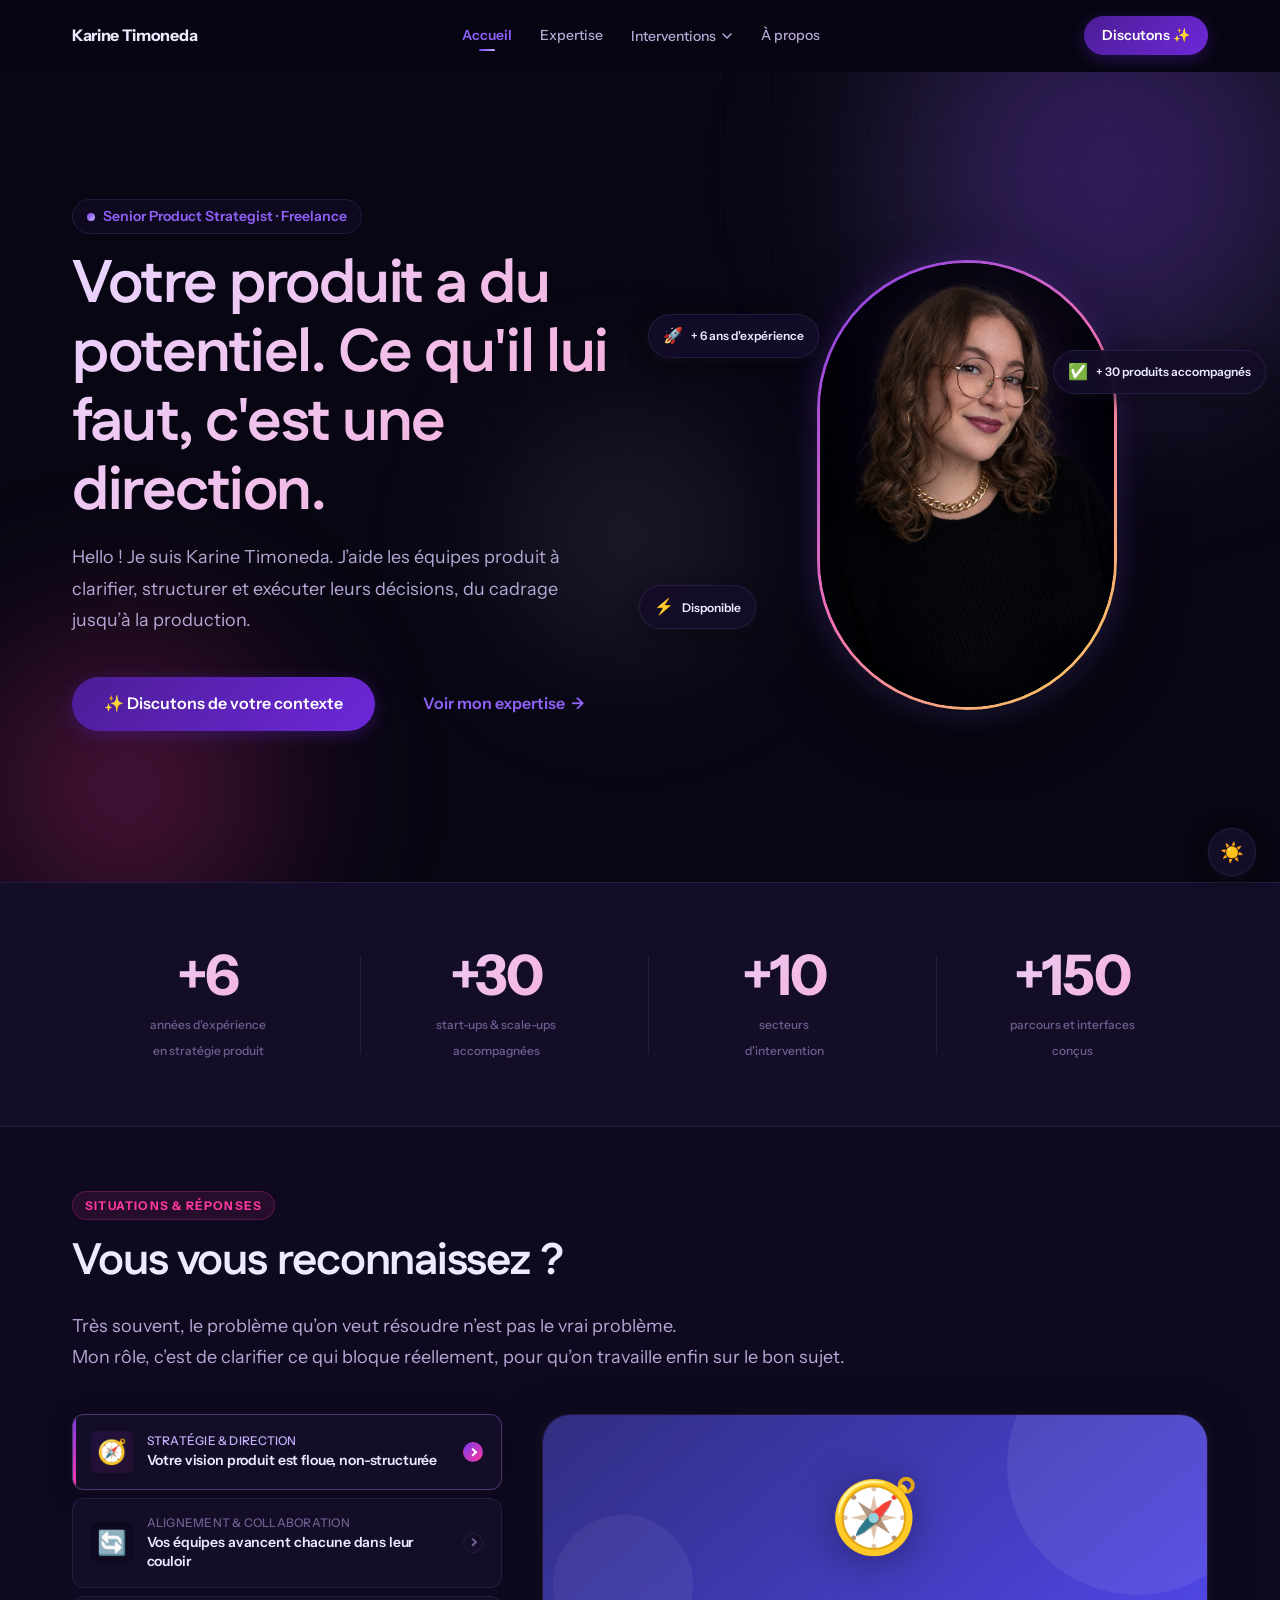
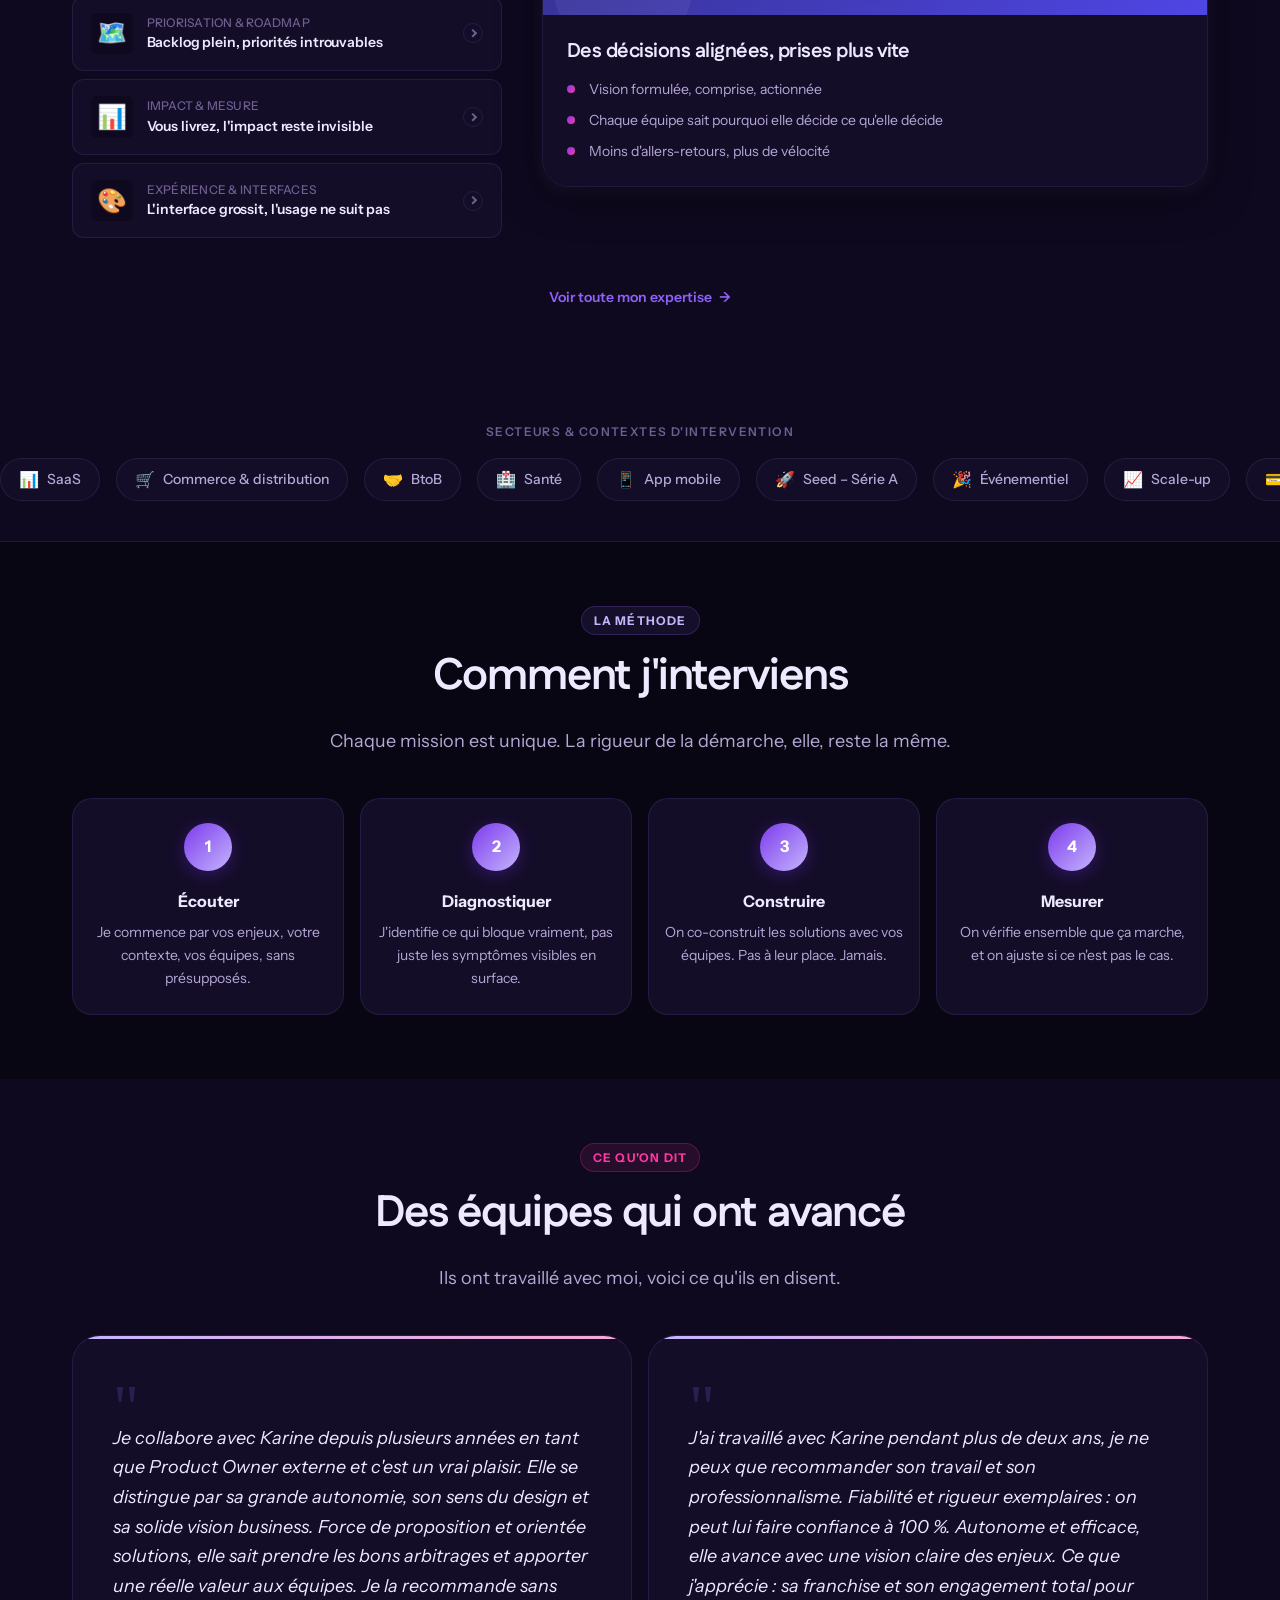
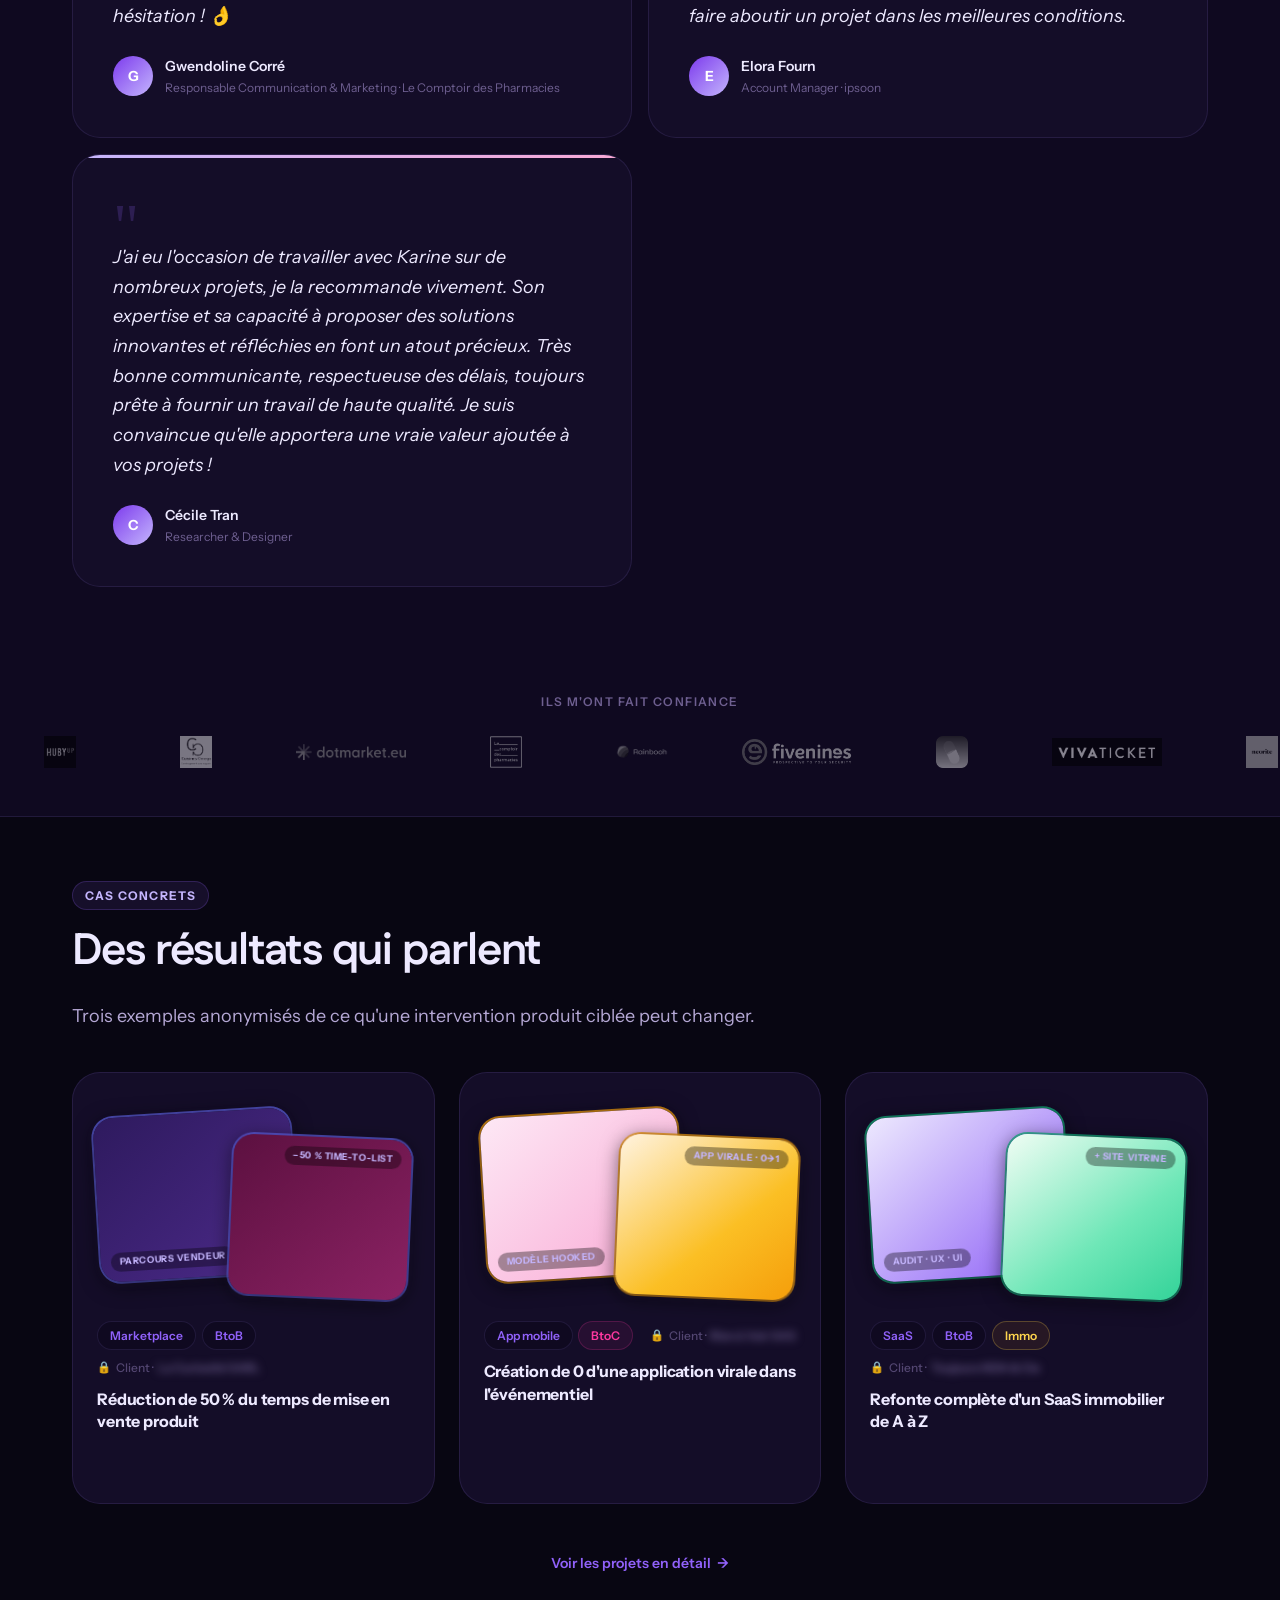
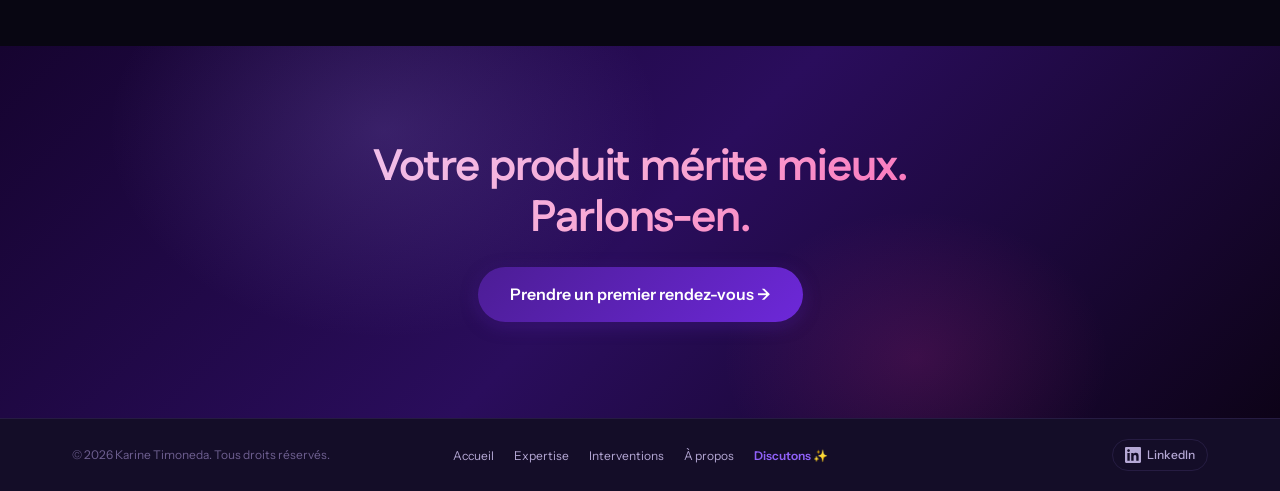
==== commit fb9ca492: "copywriting" ====
--- a/index.html
+++ b/index.html
@@ -162,7 +162,8 @@
       <div class="section-header reveal">
         <span class="section-label">Situations &amp; réponses</span>
         <h2 class="section-title" id="diag-title">Vous vous reconnaissez&nbsp;?</h2>
-        <p class="section-intro">Ces blocages ne sont pas des fatalités, mais des signaux. <br> Et j'apporte à chacun une solution identifiable.</p>
+        <p class="section-intro">Très souvent, le problème qu’on veut résoudre n’est pas le vrai problème. <br />
+Mon rôle, c’est de clarifier ce qui bloque réellement, pour qu’on travaille enfin sur le bon sujet.</p>
       </div>
 
       <div class="diag-wrapper reveal" role="region" aria-label="Diagnostic interactif" data-diag>
--- a/assets/css/style.css
+++ b/assets/css/style.css
@@ -320,7 +320,6 @@
 .section-intro {
   font-size: var(--text-lg);
   color: var(--text-secondary);
-  max-width: 580px;
   margin-bottom: var(--space-lg);
   line-height: 1.75;
 }
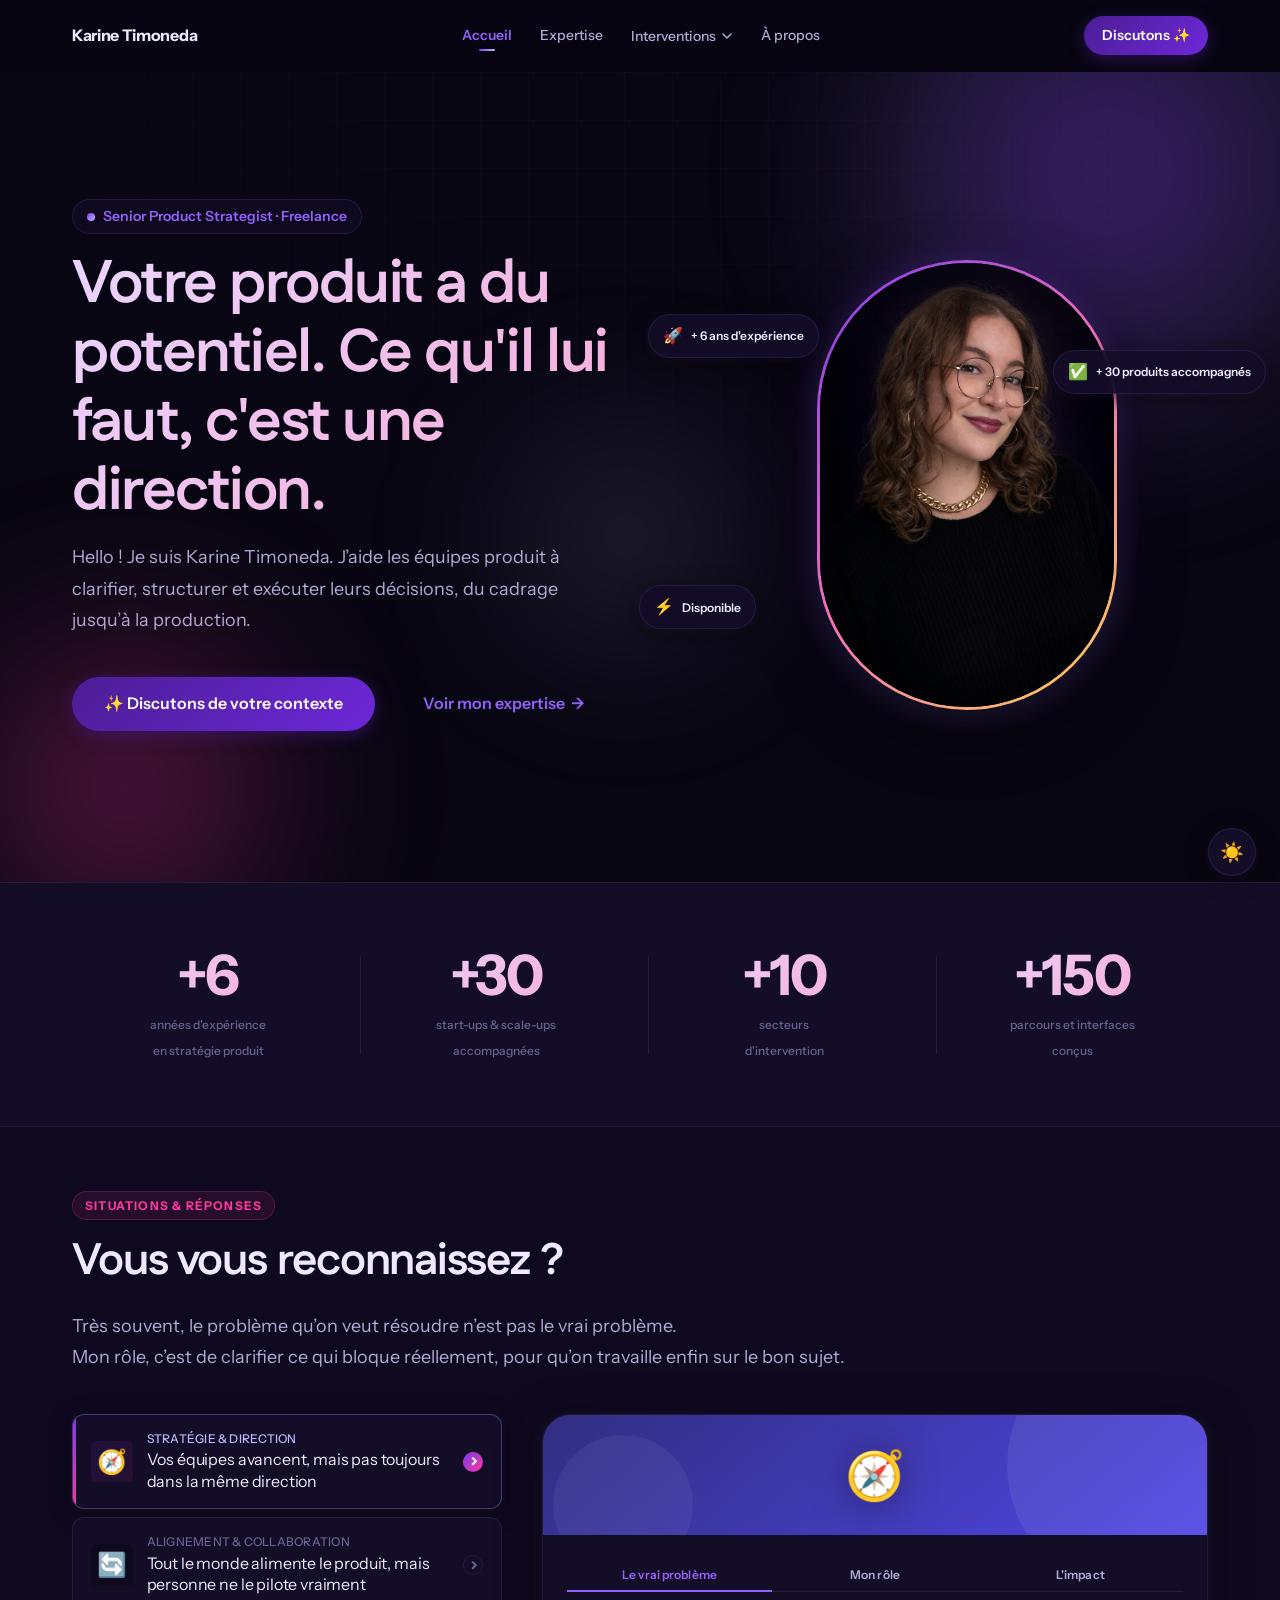
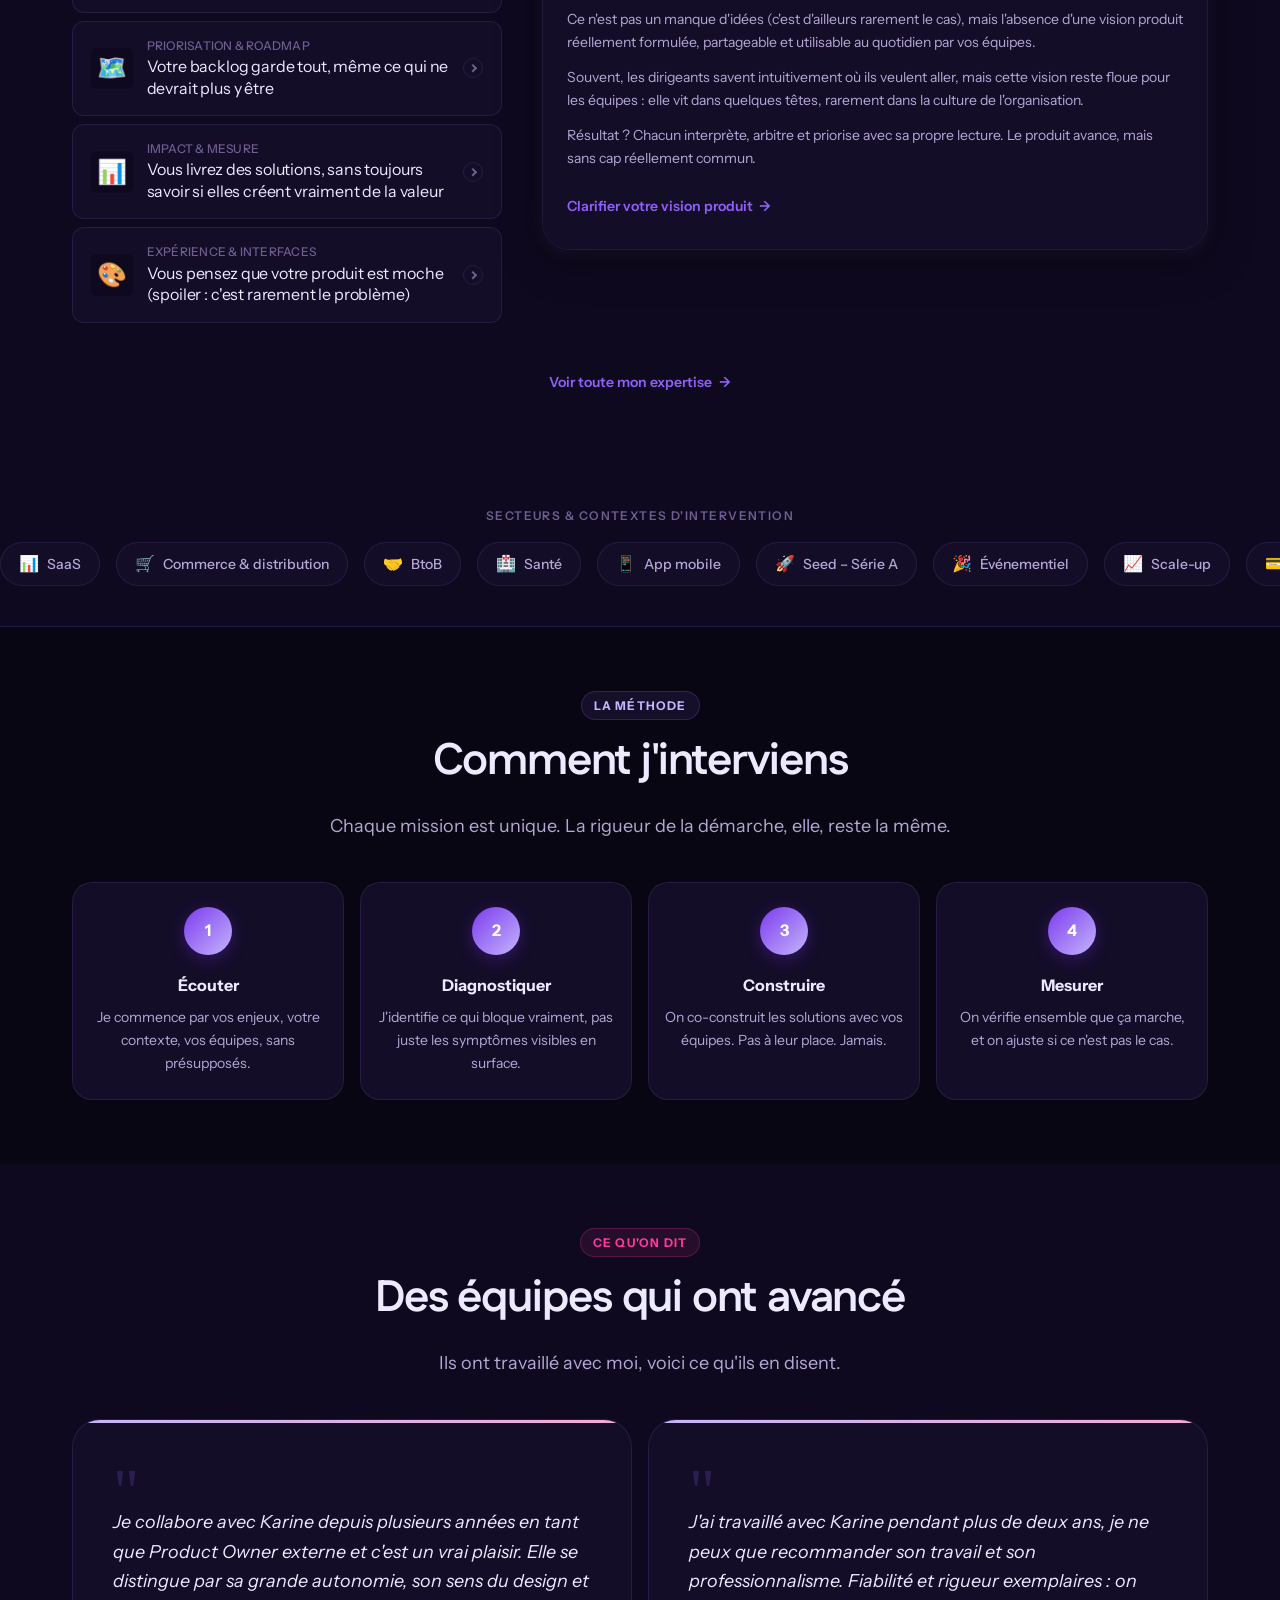
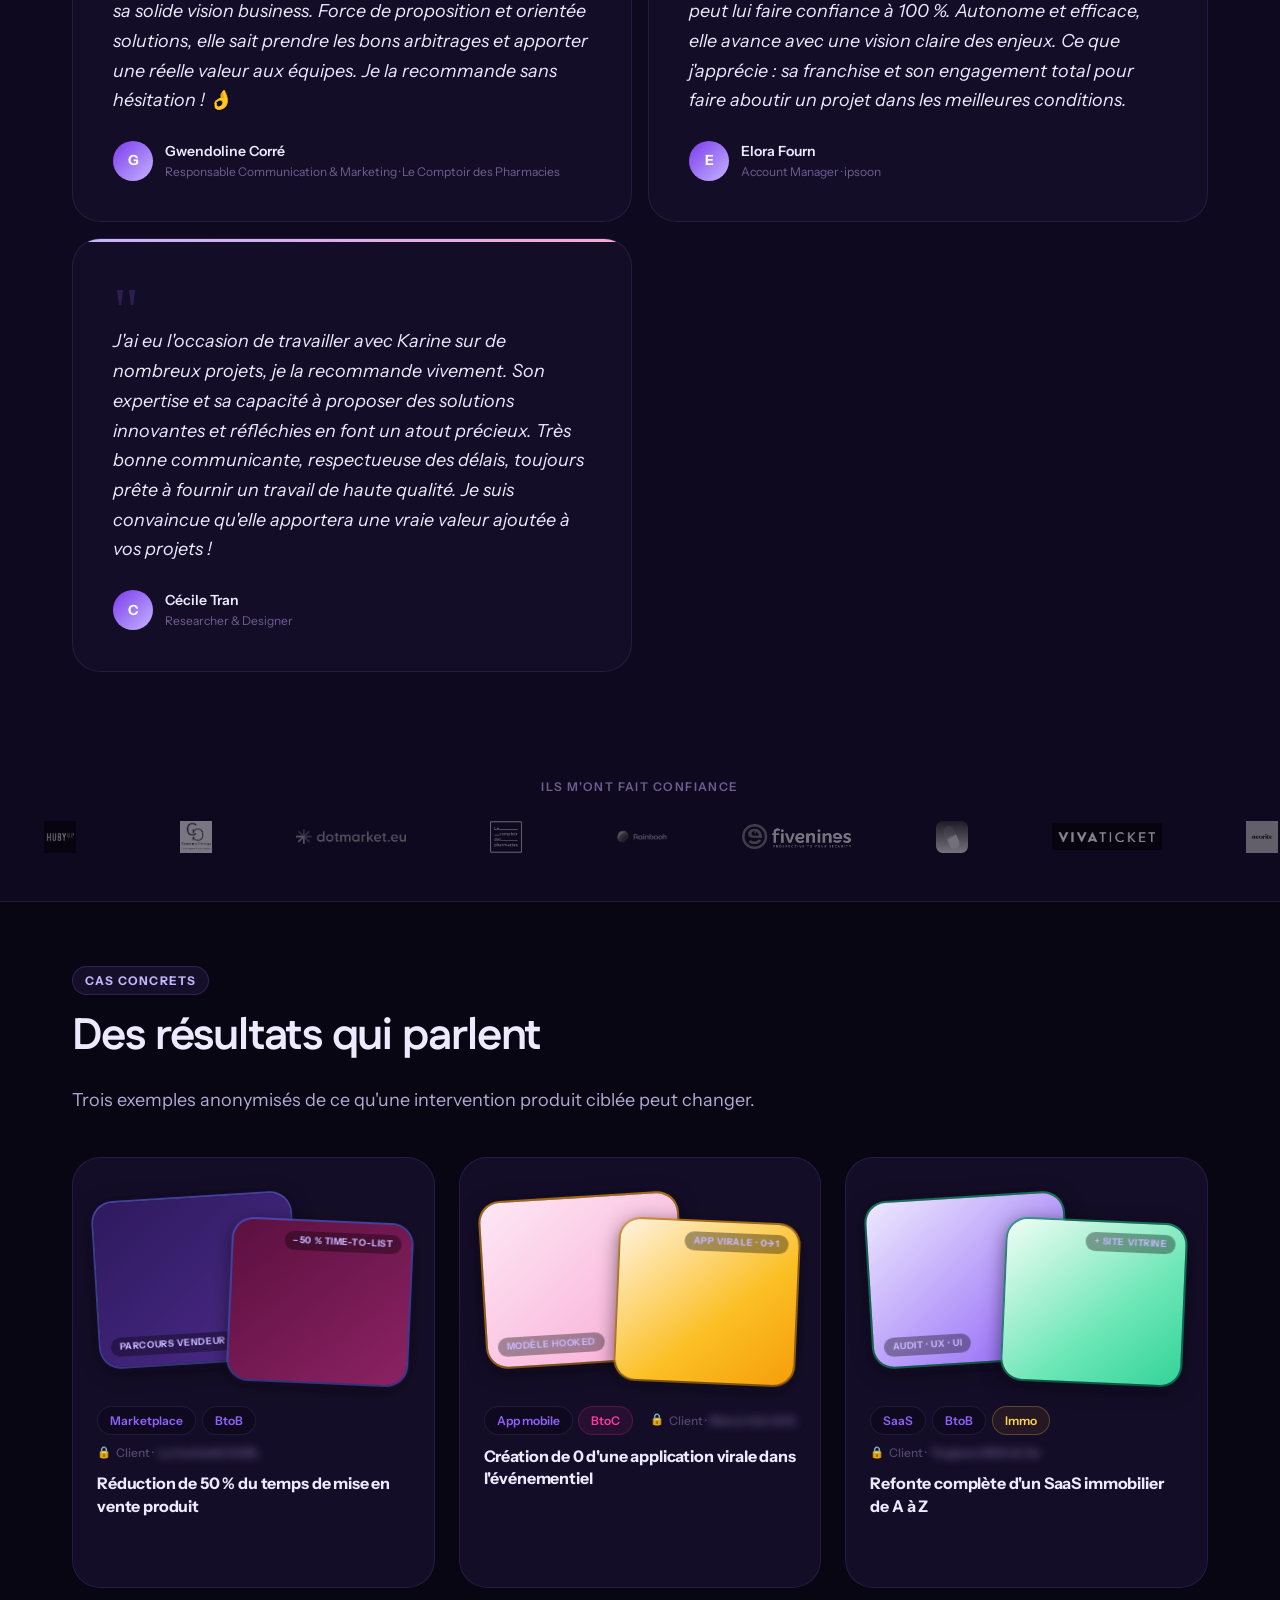
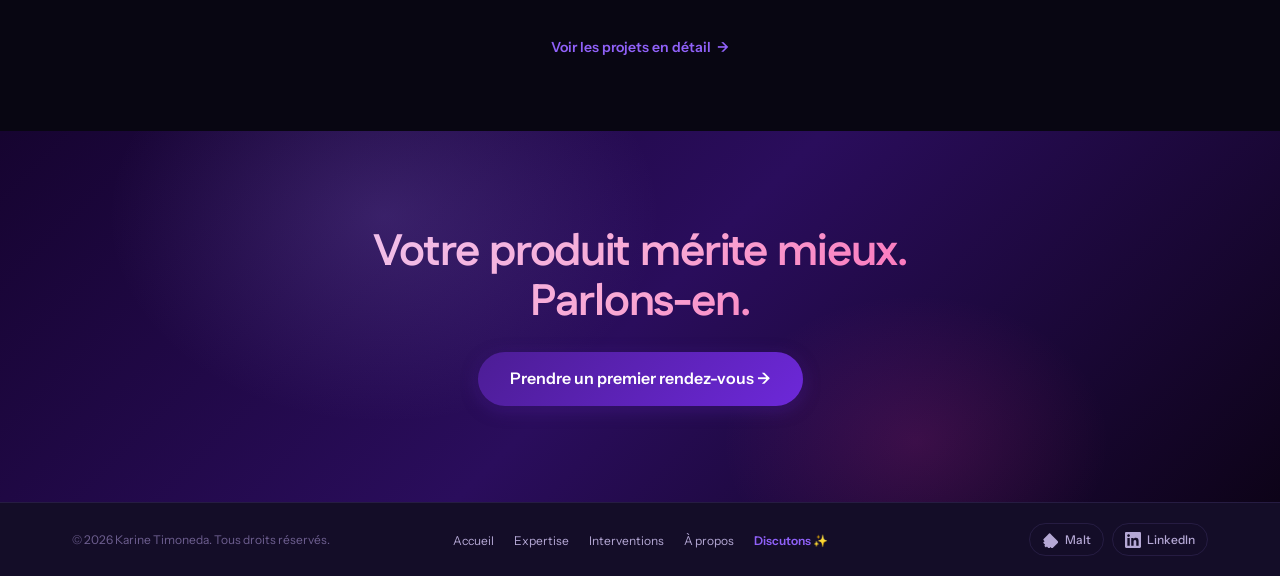
==== commit 7591cc7c: "bloc vous vous reconnaissez ?" ====
--- a/index.html
+++ b/index.html
@@ -175,7 +175,7 @@
             <span class="diag-trigger-icon" aria-hidden="true">🧭</span>
             <div class="diag-trigger-body">
               <span class="diag-trigger-hint">Stratégie &amp; direction</span>
-              <span class="diag-trigger-title">Votre vision produit est floue, non-structurée</span>
+              <span class="diag-trigger-title">Vos équipes avancent, mais pas toujours dans la même direction</span>
             </div>
             <span class="diag-trigger-chevron" aria-hidden="true"></span>
           </button>
@@ -184,7 +184,7 @@
             <span class="diag-trigger-icon" aria-hidden="true">🔄</span>
             <div class="diag-trigger-body">
               <span class="diag-trigger-hint">Alignement &amp; collaboration</span>
-              <span class="diag-trigger-title">Vos équipes avancent chacune dans leur couloir</span>
+              <span class="diag-trigger-title">Tout le monde alimente le produit, mais personne ne le pilote vraiment</span>
             </div>
             <span class="diag-trigger-chevron" aria-hidden="true"></span>
           </button>
@@ -193,7 +193,7 @@
             <span class="diag-trigger-icon" aria-hidden="true">🗺️</span>
             <div class="diag-trigger-body">
               <span class="diag-trigger-hint">Priorisation &amp; roadmap</span>
-              <span class="diag-trigger-title">Backlog plein, priorités introuvables</span>
+              <span class="diag-trigger-title">Votre backlog garde tout, même ce qui ne devrait plus y être</span>
             </div>
             <span class="diag-trigger-chevron" aria-hidden="true"></span>
           </button>
@@ -202,7 +202,7 @@
             <span class="diag-trigger-icon" aria-hidden="true">📊</span>
             <div class="diag-trigger-body">
               <span class="diag-trigger-hint">Impact &amp; mesure</span>
-              <span class="diag-trigger-title">Vous livrez, l'impact reste invisible</span>
+              <span class="diag-trigger-title">Vous livrez des solutions, sans toujours savoir si elles créent vraiment de la valeur</span>
             </div>
             <span class="diag-trigger-chevron" aria-hidden="true"></span>
           </button>
@@ -211,7 +211,7 @@
             <span class="diag-trigger-icon" aria-hidden="true">🎨</span>
             <div class="diag-trigger-body">
               <span class="diag-trigger-hint">Expérience &amp; interfaces</span>
-              <span class="diag-trigger-title">L'interface grossit, l'usage ne suit pas</span>
+              <span class="diag-trigger-title">Vous pensez que votre produit est moche (spoiler&nbsp;: c'est rarement le problème)</span>
             </div>
             <span class="diag-trigger-chevron" aria-hidden="true"></span>
           </button>
@@ -226,13 +226,29 @@
               <div class="diag-card-visual diag-card-visual--0" aria-hidden="true">
                 <span class="diag-card-visual-icon">🧭</span>
               </div>
-              <div class="diag-card-content">
-                <h3 class="diag-card-title">Des décisions alignées, prises plus vite</h3>
-                <ul class="diag-card-bullets">
-                  <li>Vision formulée, comprise, actionnée</li>
-                  <li>Chaque équipe sait pourquoi elle décide ce qu'elle décide</li>
-                  <li>Moins d'allers-retours, plus de vélocité</li>
-                </ul>
+              <div class="diag-card-content" data-card-tabs>
+                <nav class="diag-card-tab-nav">
+                  <button class="diag-card-tab-btn is-active">Le vrai problème</button>
+                  <button class="diag-card-tab-btn">Mon rôle</button>
+                  <button class="diag-card-tab-btn">L'impact</button>
+                </nav>
+                <div class="diag-card-tab-pane">
+                  <p class="diag-card-section-text">Ce n'est pas un manque d'idées (c'est d'ailleurs rarement le cas), mais l'absence d'une vision produit réellement formulée, partageable et utilisable au quotidien par vos équipes.</p>
+                  <p class="diag-card-section-text">Souvent, les dirigeants savent intuitivement où ils veulent aller, mais cette vision reste floue pour les équipes&nbsp;: elle vit dans quelques têtes, rarement dans la culture de l'organisation.</p>
+                  <p class="diag-card-section-text">Résultat&nbsp;? Chacun interprète, arbitre et priorise avec sa propre lecture. Le produit avance, mais sans cap réellement commun.</p>
+                </div>
+                <div class="diag-card-tab-pane" hidden>
+                  <p class="diag-card-section-text">J'aide à rendre cette vision visible, concrète et actionnable.</p>
+                  <p class="diag-card-section-text">On clarifie ce que le produit doit devenir à moyen et long terme&nbsp;: ce qu'il doit servir, ce qu'il doit permettre, et ce qu'il ne doit pas devenir.</p>
+                  <p class="diag-card-section-text">Très souvent, ça passe par un prototype partagé auprès des équipes. On projette ensemble le futur du produit pour sortir des discussions abstraites et donner aux équipes un point de référence clair.</p>
+                  <p class="diag-card-section-text">Cette vision produit n'est pas un exercice de communication, mais un outil de décision.</p>
+                </div>
+                <div class="diag-card-tab-pane" hidden>
+                  <p class="diag-card-section-text">Les arbitrages deviennent plus simples, les priorités deviennent cohérentes.</p>
+                  <p class="diag-card-section-text">Les équipes comprennent pourquoi elles construisent ce qu’elles construisent, et gagnent en autonomie parce qu’elles savent sur quoi fonder leurs décisions.</p>
+                  <p class="diag-card-section-text">On ne pilote plus uniquement l'urgence, mais on avance <em>enfin</em> dans la même direction.</p>
+                </div>
+                <a href="https://calendar.app.google/DLCuiwxWRqKBqRqp9" class="btn-ghost" target="_blank" rel="noopener noreferrer">Clarifier votre vision produit</a>
               </div>
             </div>
           </div>
@@ -242,13 +258,29 @@
               <div class="diag-card-visual diag-card-visual--1" aria-hidden="true">
                 <span class="diag-card-visual-icon">🔄</span>
               </div>
-              <div class="diag-card-content">
-                <h3 class="diag-card-title">Vos équipes avancent ensemble, sans friction</h3>
-                <ul class="diag-card-bullets">
-                  <li>Frictions identifiées, causes traitées</li>
-                  <li>Rituels de décision qui produisent des actions</li>
-                  <li>Moins de réunions, plus de résultats</li>
-                </ul>
+              <div class="diag-card-content" data-card-tabs>
+                <nav class="diag-card-tab-nav">
+                  <button class="diag-card-tab-btn is-active">Le vrai problème</button>
+                  <button class="diag-card-tab-btn">Mon rôle</button>
+                  <button class="diag-card-tab-btn">L'impact</button>
+                </nav>
+                <div class="diag-card-tab-pane">
+                  <p class="diag-card-section-text">Dans beaucoup d'organisations, le produit n'a pas vraiment de pilote (et oui, le CEO ne compte pas, malgré toutes ses qualités).</p>
+                  <p class="diag-card-section-text">Les décisions se prennent entre plusieurs équipes&nbsp;: la direction, la tech, le design, le marketing, parfois le commerce ou le support.</p>
+                  <p class="diag-card-section-text">Chacun apporte une partie de la réponse, mais rarement une vision d'ensemble.</p>
+                  <p class="diag-card-section-text">Le résultat, ce n'est pas un manque d'implication. C'est un produit qui avance par accumulation&nbsp;: des demandes, des urgences, des arbitrages ponctuels… sans véritable logique commune.</p>
+                </div>
+                <div class="diag-card-tab-pane" hidden>
+                  <p class="diag-card-section-text">J'aide à remettre une colonne vertébrale produit.</p>
+                  <p class="diag-card-section-text">Je prends cette place de structuration entre les équipes&nbsp;: cadrer les sujets, prioriser, challenger les demandes, relier les enjeux business aux décisions produit.</p>
+                  <p class="diag-card-section-text">Ma force, c'est de pouvoir naviguer entre plusieurs métiers&nbsp;: tech, design, data, marketing, stratégie. Je peux parler delivery avec les développeurs, usage avec les utilisateurs, mesure avec la data, et impact avec la direction.</p>
+                  <p class="diag-card-section-text">Le produit redevient un sujet piloté, pas seulement alimenté.</p>
+                </div>
+                <div class="diag-card-tab-pane" hidden>
+                  <p class="diag-card-section-text">Les décisions deviennent plus cohérentes. Les équipes avancent avec moins de friction. Les priorités cessent de dépendre uniquement de la dernière urgence ou de la dernière réunion.</p>
+                  <p class="diag-card-section-text">Le produit prend enfin sa place&nbsp;: un levier stratégique, pas un centre de demandes.</p>
+                </div>
+                <a href="https://calendar.app.google/DLCuiwxWRqKBqRqp9" class="btn-ghost" target="_blank" rel="noopener noreferrer">Structurer votre pilotage produit</a>
               </div>
             </div>
           </div>
@@ -258,13 +290,30 @@
               <div class="diag-card-visual diag-card-visual--2" aria-hidden="true">
                 <span class="diag-card-visual-icon">🗺️</span>
               </div>
-              <div class="diag-card-content">
-                <h3 class="diag-card-title">Des priorités claires, des arbitrages assumés</h3>
-                <ul class="diag-card-bullets">
-                  <li>Critères partagés par toutes les équipes</li>
-                  <li>Roadmap = outil de pilotage, pas de promesses</li>
-                  <li>Le "non" est aussi simple à dire que le "oui"</li>
-                </ul>
+              <div class="diag-card-content" data-card-tabs>
+                <nav class="diag-card-tab-nav">
+                  <button class="diag-card-tab-btn is-active">Le vrai problème</button>
+                  <button class="diag-card-tab-btn">Mon rôle</button>
+                  <button class="diag-card-tab-btn">L'impact</button>
+                </nav>
+                <div class="diag-card-tab-pane">
+                  <p class="diag-card-section-text">Un backlog ne devrait pas être un lieu de stockage.</p>
+                  <p class="diag-card-section-text">Et pourtant, beaucoup de produits traînent encore des tickets ouverts depuis des années&nbsp;: de bonnes idées, des demandes jamais vraiment arbitrées, des sujets qu'on garde "au cas où" (parce qu'en plus, on l'a déjà qualifié).</p>
+                  <p class="diag-card-section-text">Le problème, ce n'est pas d'avoir trop d'idées, c'est de ne jamais vraiment décider lesquelles méritent encore d'exister.</p>
+                  <p class="diag-card-section-text">À force, la roadmap devient lourde, confuse, et le produit avance avec le poids de son passé.</p>
+                </div>
+                <div class="diag-card-tab-pane" hidden>
+                  <p class="diag-card-section-text">J'aide à remettre du discernement dans la priorisation.</p>
+                  <p class="diag-card-section-text">On distingue ce qui relève du Run&nbsp;: la maintenance, la stabilité, la dette utile à traiter, et ce qui relève du Build&nbsp;: ce qui permet au produit d'évoluer, de se différencier, de prendre de l'avance.</p>
+                  <p class="diag-card-section-text">Je ne priorise pas avec une grille automatique appliquée mécaniquement. Je regarde le contexte, les usages, les enjeux business, la réalité des équipes.</p>
+                  <p class="diag-card-section-text">Une bonne idée non priorisée aujourd'hui reviendra si elle compte vraiment&nbsp;— l'enjeu n'est pas de tout garder&nbsp;: c'est de savoir choisir.</p>
+                </div>
+                <div class="diag-card-tab-pane" hidden>
+                  <p class="diag-card-section-text">Le backlog redevient un outil de pilotage, pas un musée des bonnes intentions.</p>
+                  <p class="diag-card-section-text">Les équipes avancent avec plus de clarté. Les arbitrages sont plus assumés, la roadmap retrouve sa fonction&nbsp;: faire des choix, pas conserver des options.</p>
+                  <p class="diag-card-section-text">On arrête d'empiler. On recommence à <em>décider</em>.</p>
+                </div>
+                <a href="https://calendar.app.google/DLCuiwxWRqKBqRqp9" class="btn-ghost" target="_blank" rel="noopener noreferrer">Reprioriser votre roadmap</a>
               </div>
             </div>
           </div>
@@ -274,13 +323,29 @@
               <div class="diag-card-visual diag-card-visual--3" aria-hidden="true">
                 <span class="diag-card-visual-icon">📊</span>
               </div>
-              <div class="diag-card-content">
-                <h3 class="diag-card-title">Ce que vous livrez crée un impact mesurable</h3>
-                <ul class="diag-card-bullets">
-                  <li>Indicateurs définis avant le développement</li>
-                  <li>Adoption et valeur trackées en continu</li>
-                  <li>De "on a livré" à "on a créé de la valeur"</li>
-                </ul>
+              <div class="diag-card-content" data-card-tabs>
+                <nav class="diag-card-tab-nav">
+                  <button class="diag-card-tab-btn is-active">Le vrai problème</button>
+                  <button class="diag-card-tab-btn">Mon rôle</button>
+                  <button class="diag-card-tab-btn">L'impact</button>
+                </nav>
+                <div class="diag-card-tab-pane">
+                  <p class="diag-card-section-text">Le produit ne devrait pas commencer par une solution. Il devrait commencer par une question&nbsp;: quel problème cherche-t-on réellement à résoudre, et comment saura-t-on qu'on a eu raison&nbsp;?</p>
+                  <p class="diag-card-section-text">Trop souvent, on passe de l'idée au développement sans vraie qualification, ou à l'inverse, on sur-documente un sujet simple jusqu'à perdre l'essentiel.</p>
+                  <p class="diag-card-section-text">Et une fois la feature livrée, la mesure arrive trop tard… ou pas du tout. On sait qu'on a sorti quelque chose, mais pas forcément si cela crée réellement de la valeur.</p>
+                </div>
+                <div class="diag-card-tab-pane" hidden>
+                  <p class="diag-card-section-text">J'aide à piloter cette boucle de bout en bout. Je challenge le besoin, le scope, la vraie valeur attendue.</p>
+                  <p class="diag-card-section-text">On définit <em>ensemble</em> un MVF (minimum viable feature)&nbsp;: le minimum nécessaire pour valider une hypothèse, pas pour rassurer tout le monde.</p>
+                  <p class="diag-card-section-text">On pose ensuite dès le départ les critères de décision&nbsp;: ce qu'on mesure, ce qu'on observe, ce qui définira le "done", et à partir de quand on considère que cela fonctionne (ou non).</p>
+                  <p class="diag-card-section-text">La mesure n'arrive pas après. Elle fait partie de la décision dès le départ.</p>
+                </div>
+                <div class="diag-card-tab-pane" hidden>
+                  <p class="diag-card-section-text">Les équipes construisent moins par intuition, et davantage avec des repères clairs.</p>
+                  <p class="diag-card-section-text">On teste mieux. On apprend plus vite. On sait quand continuer, quand ajuster, et quand arrêter sans s'acharner (quitte à kill une feature).</p>
+                  <p class="diag-card-section-text">Une feature n'est plus "terminée" parce qu'elle est en production, elle l'est quand son impact est compris.</p>
+                </div>
+                <a href="https://calendar.app.google/DLCuiwxWRqKBqRqp9" class="btn-ghost" target="_blank" rel="noopener noreferrer">Mieux piloter l'impact produit</a>
               </div>
             </div>
           </div>
@@ -290,13 +355,31 @@
               <div class="diag-card-visual diag-card-visual--4" aria-hidden="true">
                 <span class="diag-card-visual-icon">🎨</span>
               </div>
-              <div class="diag-card-content">
-                <h3 class="diag-card-title">Vos utilisateurs comprennent du premier coup</h3>
-                <ul class="diag-card-bullets">
-                  <li>Parcours fondés sur des comportements réels</li>
-                  <li>Interfaces simplifiées, pas appauvrées</li>
-                  <li>L'UX devient un argument commercial</li>
-                </ul>
+              <div class="diag-card-content" data-card-tabs>
+                <nav class="diag-card-tab-nav">
+                  <button class="diag-card-tab-btn is-active">Le vrai problème</button>
+                  <button class="diag-card-tab-btn">Mon rôle</button>
+                  <button class="diag-card-tab-btn">L'impact</button>
+                </nav>
+                <div class="diag-card-tab-pane">
+                  <p class="diag-card-section-text">Quand un client vient me voir et me dit "mon produit est moche", le problème de fond est rarement le visuel.</p>
+                  <p class="diag-card-section-text">Si votre produit était utile et utilisable, alors il serait utilisé. La réalité est souvent autre&nbsp;: un parcours confus, trop de friction, une interface qui fatigue, une promesse mal comprise, ou une valeur qui ne se perçoit pas assez vite.</p>
+                  <p class="diag-card-section-text">Le produit fonctionne, mais il ne rassure pas. Il répond au besoin, mais il ne crée pas l'évidence.</p>
+                  <p class="diag-card-section-text">Refaire l'UI sans comprendre ça, c'est souvent repeindre sans corriger la structure — et dans 6 mois, un nouveau designer à engager.</p>
+                </div>
+                <div class="diag-card-tab-pane" hidden>
+                  <p class="diag-card-section-text">Je ne commence <em>jamais</em> par du redesign.</p>
+                  <p class="diag-card-section-text">Je commence par comprendre&nbsp;: j'analyse les usages, les points de friction, les abandons silencieux, les hésitations, les endroits où l'utilisateur doute ou décroche.</p>
+                  <p class="diag-card-section-text">L'objectif n'est pas de rendre l'interface "plus belle", c'est de rendre le produit plus clair, plus fluide, plus crédible, et plus facile à adopter.</p>
+                  <p class="diag-card-section-text">J'utilise l'UX, l'UI, les sciences cognitives et une exigence forte du détail pour construire une expérience qui sert réellement le business.</p>
+                  <p class="diag-card-section-text">Je m'appuie aussi sur l'IA pour accélérer la production&nbsp;: aller plus vite sur l'exécution, explorer davantage, tester plus tôt — mais la réflexion reste humaine, et c'est souvent là que tout se joue.</p>
+                </div>
+                <div class="diag-card-tab-pane" hidden>
+                  <p class="diag-card-section-text">Les utilisateurs comprennent plus vite, ils avancent avec moins de friction. Ils perçoivent plus rapidement la valeur du produit.</p>
+                  <p class="diag-card-section-text">L'expérience devient un levier de conversion, de rétention et de différenciation.</p>
+                  <p class="diag-card-section-text">Le design ne sert plus à "faire joli", il devient un vrai avantage concurrentiel.</p>
+                </div>
+                <a href="https://calendar.app.google/DLCuiwxWRqKBqRqp9" class="btn-ghost" target="_blank" rel="noopener noreferrer">Repenser votre expérience produit</a>
               </div>
             </div>
           </div>
--- a/assets/css/style.css
+++ b/assets/css/style.css
@@ -610,8 +610,8 @@
 }
 .footer-nav-link:hover { color: var(--violet); background: var(--bg-alt); }
 .footer-cta { color: var(--violet); font-weight: 600; }
-.footer-right { display: flex; justify-content: flex-end; }
-.linkedin-link {
+.footer-right { display: flex; gap: 0.5rem; justify-content: flex-end; }
+.linkedin-link, .malt-link {
   display: inline-flex;
   align-items: center;
   gap: 0.4rem;
@@ -623,7 +623,7 @@
   border: 1px solid var(--border);
   transition: all var(--tr-fast);
 }
-.linkedin-link:hover { color: var(--violet); border-color: var(--violet); background: var(--bg-alt); }
+.linkedin-link:hover, .malt-link:hover { color: var(--violet); border-color: var(--violet); background: var(--bg-alt); }
 
 /* ===================================================
    13b. BOTTOM NAV — MOBILE (pill glassmorphism)
@@ -3232,8 +3232,8 @@
 }
 
 .diag-trigger-title {
-  font-size: var(--text-sm);
-  font-weight: 600;
+  font-size: var(--text-base);
+  font-weight: 400;
   color: var(--text-primary);
   line-height: 1.35;
   letter-spacing: -0.01em;
@@ -3307,7 +3307,7 @@
 
 /* Zone visuelle — gradient + icône */
 .diag-card-visual {
-  height: 200px;
+  height: 120px;
   position: relative;
   display: flex;
   align-items: center;
@@ -3334,7 +3334,7 @@
 }
 
 .diag-card-visual-icon {
-  font-size: 4.5rem;
+  font-size: 3rem;
   position: relative;
   z-index: 1;
   filter: drop-shadow(0 4px 20px rgba(0,0,0,0.35));
@@ -3353,6 +3353,47 @@
   padding: var(--space-md);
   background: var(--bg-card);
 }
+
+/* Onglets intérieurs de la card */
+.diag-card-tab-nav {
+  display: flex;
+  border-bottom: 1px solid var(--border);
+  margin-bottom: 1rem;
+  gap: 0;
+}
+
+.diag-card-tab-btn {
+  flex: 1;
+  background: none;
+  border: none;
+  border-bottom: 2px solid transparent;
+  margin-bottom: -1px;
+  padding: 0.5rem 0.25rem;
+  font-size: 0.75rem;
+  font-weight: 600;
+  font-family: var(--font);
+  color: var(--text-secondary);
+  cursor: pointer;
+  transition: color var(--tr-fast), border-color var(--tr-fast);
+  text-align: center;
+  letter-spacing: 0.01em;
+}
+
+.diag-card-tab-btn:hover { color: var(--text-primary); }
+
+.diag-card-tab-btn.is-active {
+  color: var(--violet);
+  border-bottom-color: var(--violet);
+}
+
+.diag-card-tab-pane {
+  display: flex;
+  flex-direction: column;
+  gap: 0.5rem;
+  margin-bottom: 1rem;
+}
+
+.diag-card-tab-pane[hidden] { display: none; }
 
 .diag-card-title {
   font-size: var(--text-xl);
@@ -3391,6 +3432,67 @@
   background: var(--gradient-vivid);
 }
 
+/* Sections de contenu structuré */
+.diag-card-sections {
+  display: flex;
+  flex-direction: column;
+  gap: var(--space-sm);
+}
+
+.diag-card-section {
+  display: flex;
+  flex-direction: column;
+  gap: 0.5rem;
+  padding-bottom: var(--space-sm);
+  border-bottom: 1px solid var(--border);
+}
+
+.diag-card-section:last-of-type {
+  border-bottom: none;
+  padding-bottom: 0;
+}
+
+.diag-card-section-label {
+  font-size: 0.6875rem;
+  font-weight: 700;
+  letter-spacing: 0.09em;
+  text-transform: uppercase;
+  color: var(--accent-rose);
+}
+
+.diag-card-section-text {
+  font-size: var(--text-sm);
+  color: var(--text-secondary);
+  line-height: 1.65;
+  margin: 0;
+}
+
+.diag-card-section-text + .diag-card-section-text {
+  margin-top: 0.25rem;
+}
+
+.diag-card-cta {
+  display: block;
+  margin-top: var(--space-sm);
+  padding: 0.75rem 1rem;
+  background: transparent;
+  border: 1.5px solid var(--violet);
+  border-radius: var(--radius-md);
+  color: var(--violet);
+  font-size: var(--text-sm);
+  font-weight: 600;
+  font-family: var(--font);
+  text-align: center;
+  text-decoration: none;
+  cursor: pointer;
+  transition: background var(--tr-fast), color var(--tr-fast), border-color var(--tr-fast);
+}
+
+.diag-card-cta:hover {
+  background: var(--violet);
+  color: #fff;
+}
+
 /* ── Accordéon mobile (bodies injectés par JS) ── */
 
 /* Caché sur desktop — visible uniquement en mobile */
@@ -3406,7 +3508,7 @@
 }
 
 .diag-accordion-body.is-open {
-  max-height: 800px;
+  max-height: 1800px;
   opacity: 1;
 }
 
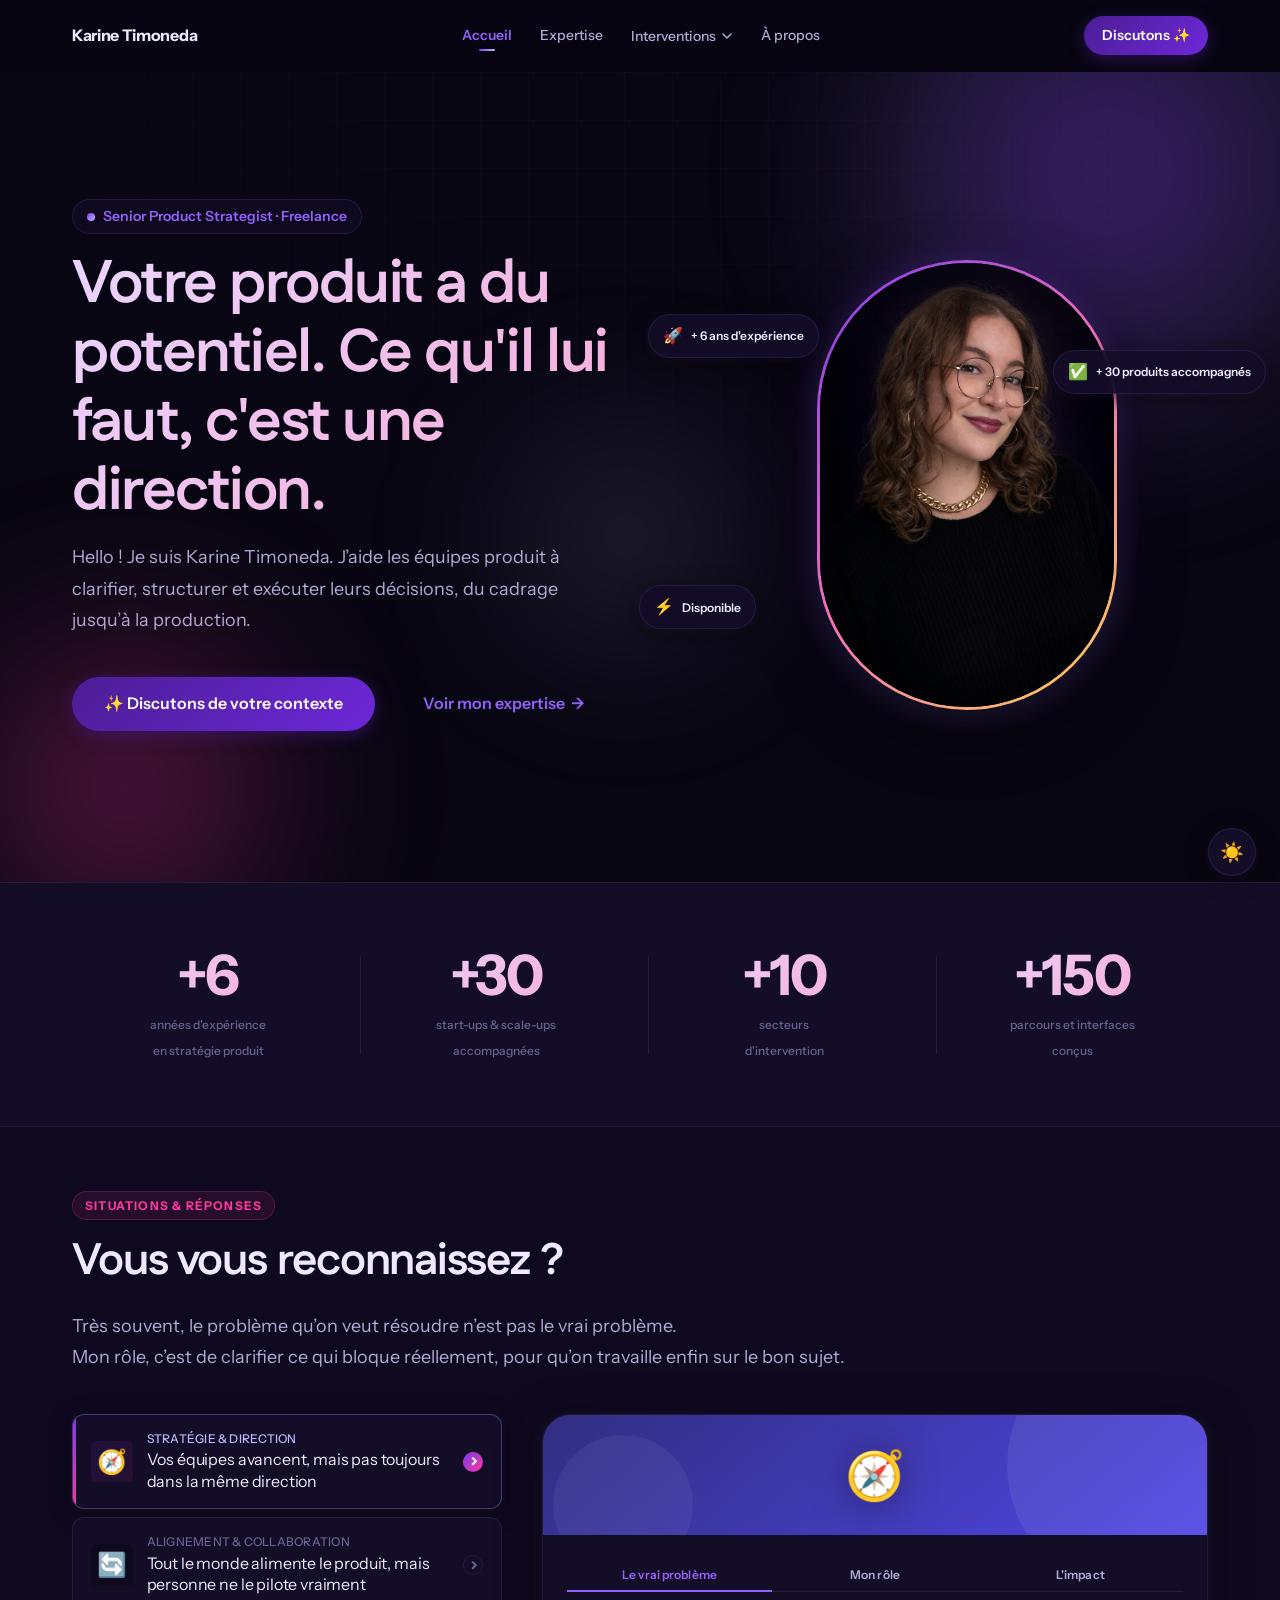
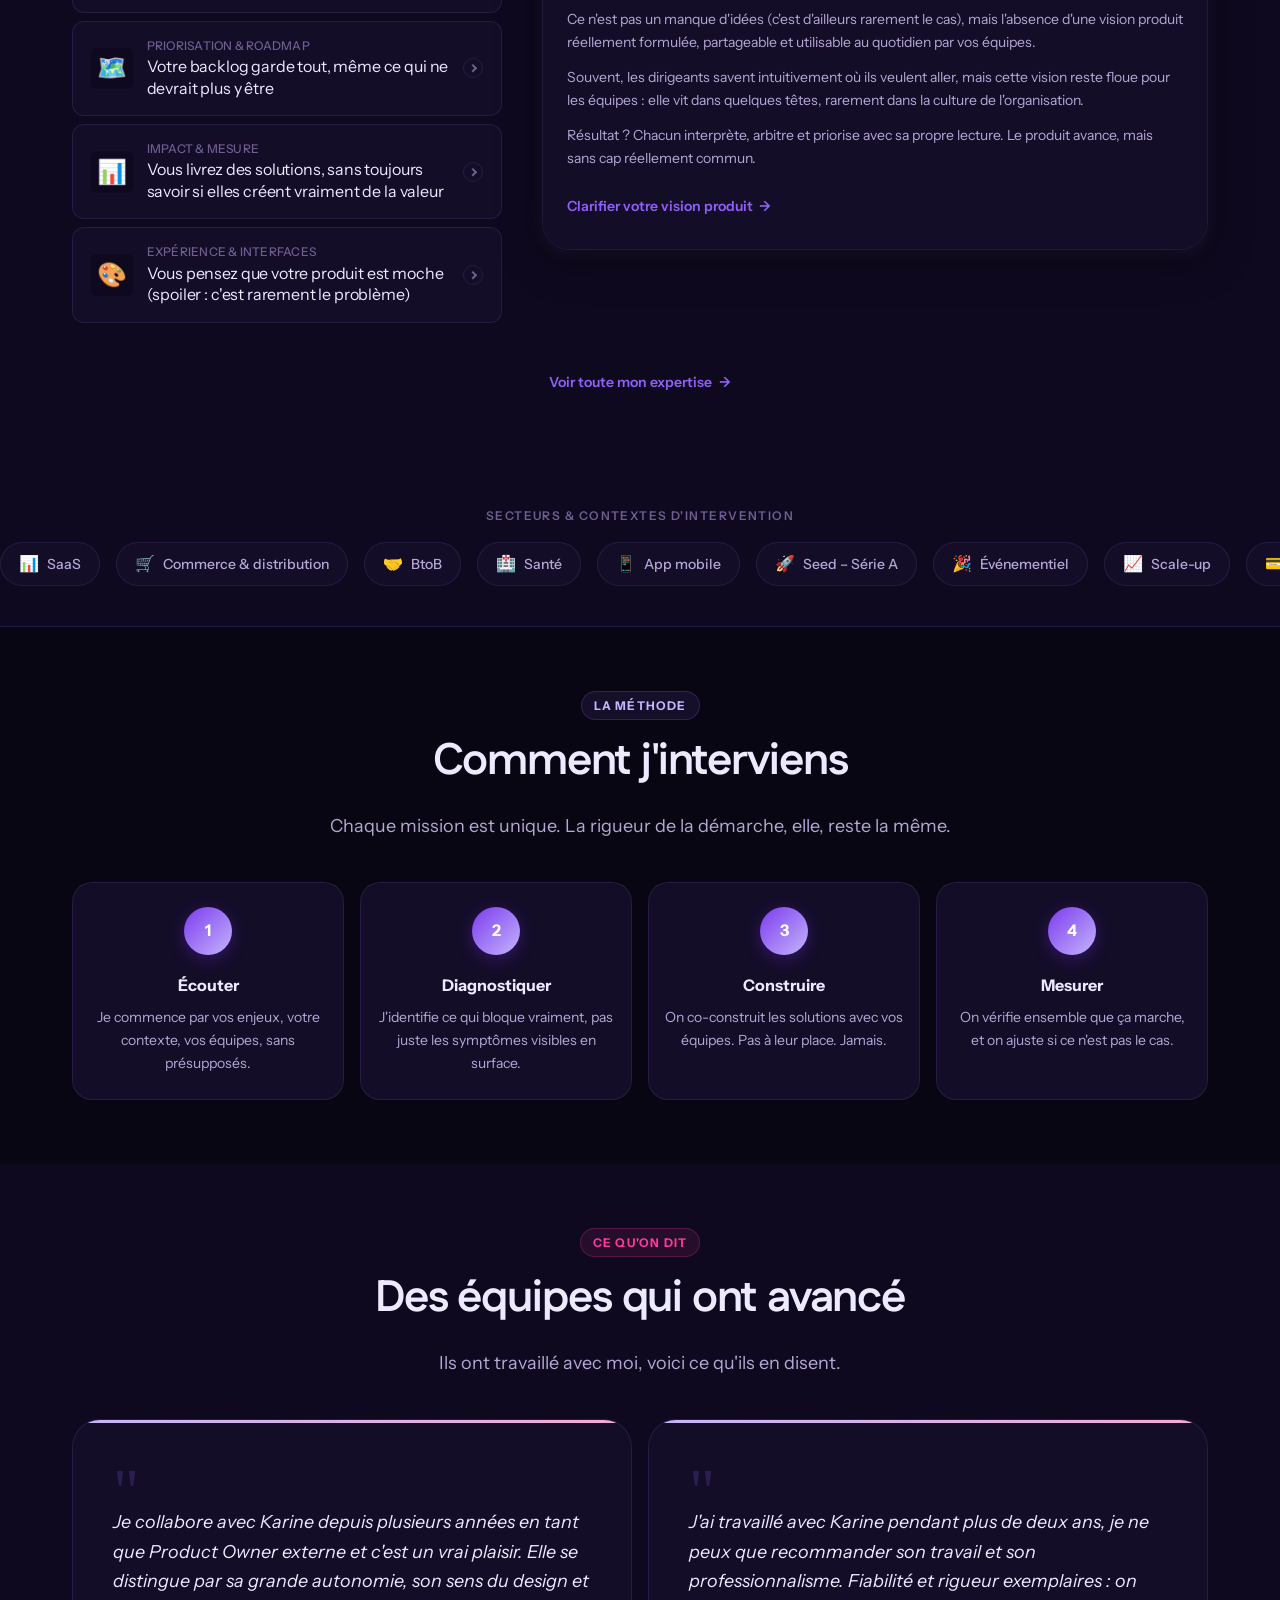
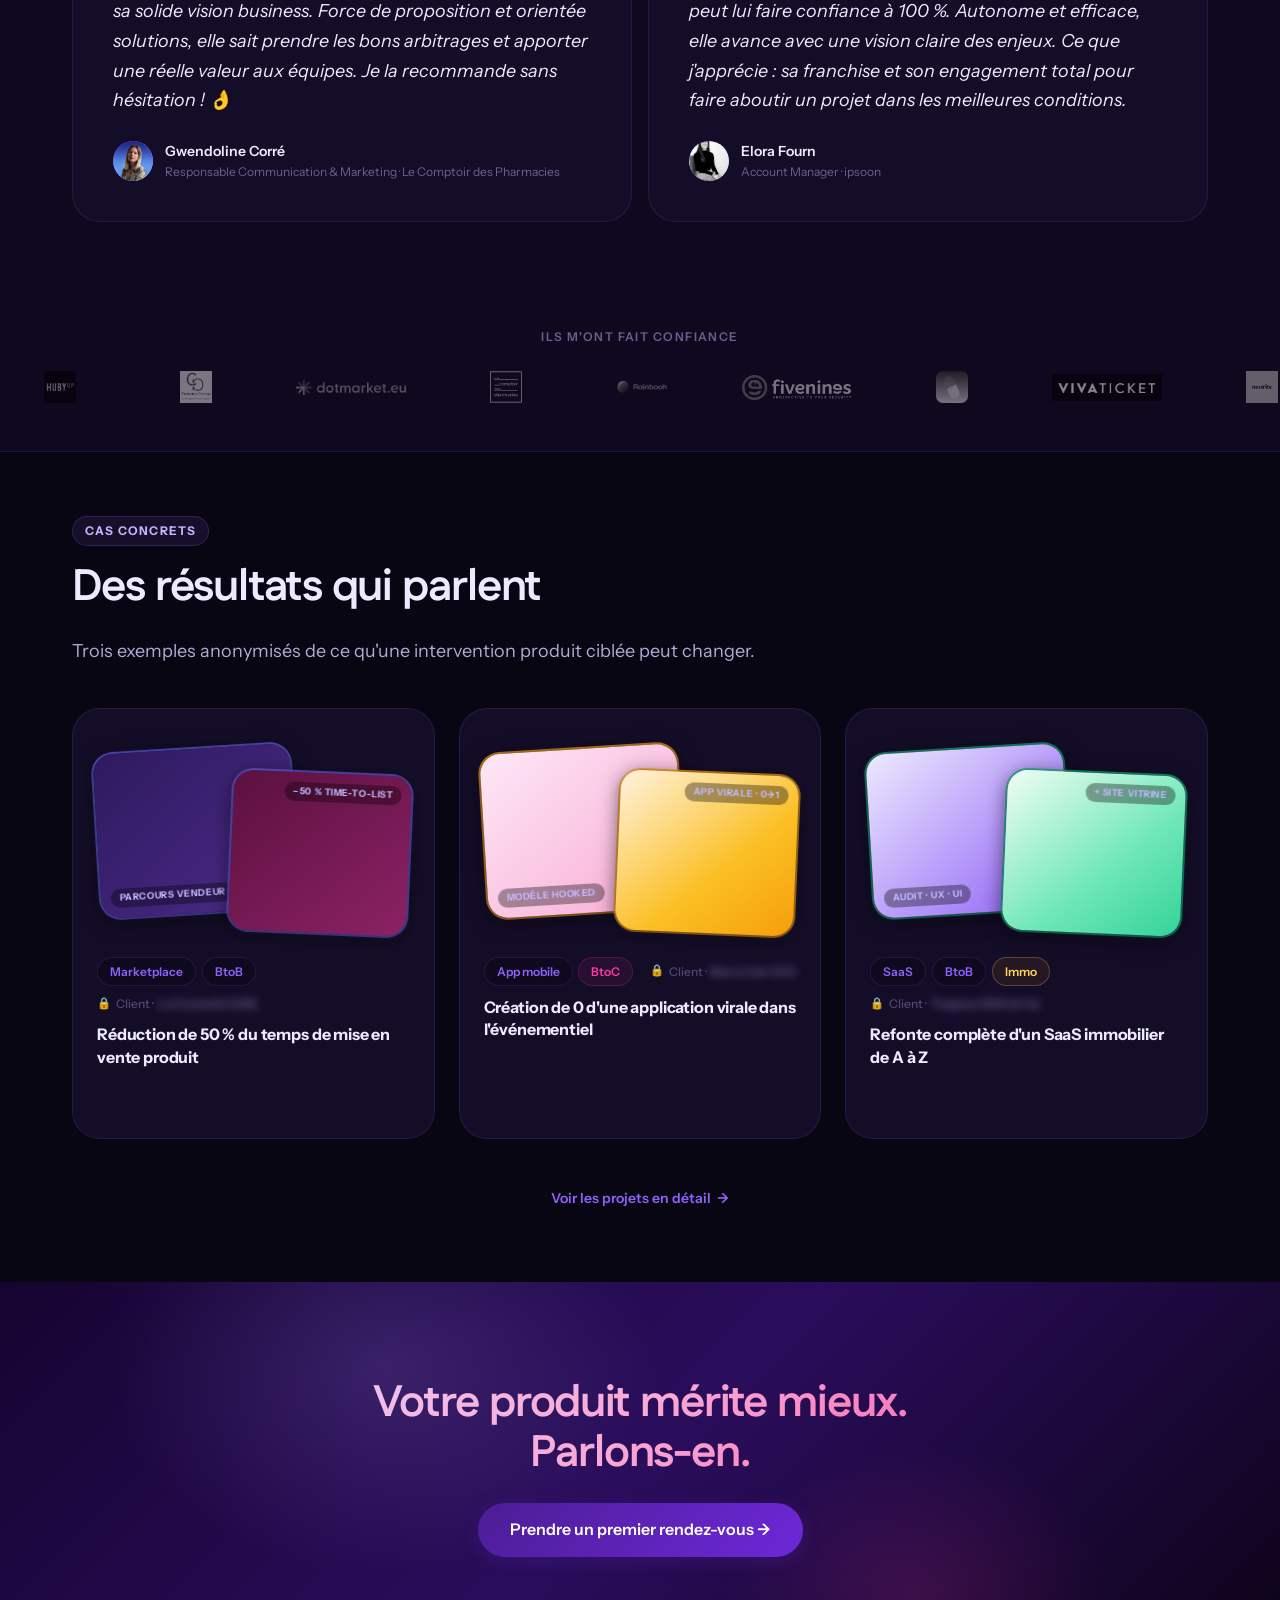
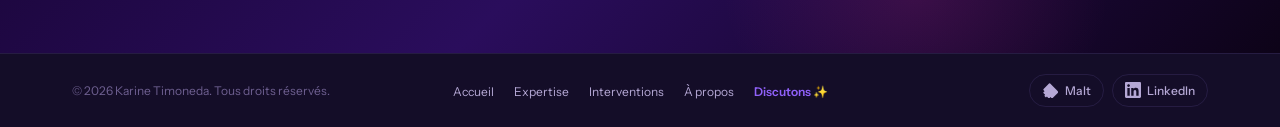
==== commit df54bf44: "global push" ====
--- a/index.html
+++ b/index.html
@@ -494,7 +494,11 @@
             Je la recommande sans hésitation ! 👌
           </p>
           <div class="testimonial-author">
-            <div class="testimonial-avatar" aria-hidden="true">G</div>
+            <div class="testimonial-avatar" aria-hidden="true">
+              <!-- Photo : déposez assets/img/testimonials/gwendoline-corre.jpg -->
+              <img src="assets/img/testimonials/gwendoline-corre.jpeg" alt="" class="testimonial-avatar-img" onerror="this.style.display='none'">
+              G
+            </div>
             <div>
               <span class="testimonial-name">Gwendoline Corré</span>
               <span class="testimonial-role">Responsable Communication &amp; Marketing · Le Comptoir des Pharmacies</span>
@@ -512,7 +516,11 @@
             aboutir un projet dans les meilleures conditions.
           </p>
           <div class="testimonial-author">
-            <div class="testimonial-avatar" aria-hidden="true">E</div>
+            <div class="testimonial-avatar" aria-hidden="true">
+              <!-- Photo : déposez assets/img/testimonials/elora-fourn.jpg -->
+              <img src="assets/img/testimonials/elora-fourn.jpeg" alt="" class="testimonial-avatar-img" onerror="this.style.display='none'">
+              E
+            </div>
             <div>
               <span class="testimonial-name">Elora Fourn</span>
               <span class="testimonial-role">Account Manager · ipsoon</span>
@@ -520,7 +528,7 @@
           </div>
         </div>
 
-        <div class="testimonial-card reveal">
+        <!-- <div class="testimonial-card reveal">
           <span class="testimonial-quote-mark" aria-hidden="true">"</span>
           <p class="testimonial-text">
             J'ai eu l'occasion de travailler avec Karine sur de nombreux projets,
@@ -530,13 +538,16 @@
             Je suis convaincue qu'elle apportera une vraie valeur ajoutée à vos projets !
           </p>
           <div class="testimonial-author">
-            <div class="testimonial-avatar" aria-hidden="true">C</div>
+            <div class="testimonial-avatar" aria-hidden="true">
+              <img src="assets/img/testimonials/cecile-tran.jpg" alt="" class="testimonial-avatar-img" onerror="this.style.display='none'">
+              C
+            </div>
             <div>
               <span class="testimonial-name">Cécile Tran</span>
               <span class="testimonial-role">Researcher &amp; Designer</span>
             </div>
           </div>
-        </div>
+        </div> -->
 
       </div>
     </div>
@@ -729,9 +740,13 @@
 
           <div class="pcase-visuals" aria-hidden="true">
             <div class="pcase-img pcase-img-back">
+              <!-- Image : déposez assets/img/projets/marketplace-btob-back.jpg -->
+              <img src="assets/img/projets/marketplace-btob-back.jpg" alt="" class="pcase-img-photo" onerror="this.style.display='none'">
               <span class="pcase-img-chip">Parcours vendeur</span>
             </div>
             <div class="pcase-img pcase-img-front">
+              <!-- Image : déposez assets/img/projets/marketplace-btob-front.jpg -->
+              <img src="assets/img/projets/marketplace-btob-front.jpg" alt="" class="pcase-img-photo" onerror="this.style.display='none'">
               <span class="pcase-img-chip">–50 % time-to-list</span>
             </div>
           </div>
@@ -760,9 +775,13 @@
 
           <div class="pcase-visuals" aria-hidden="true">
             <div class="pcase-img pcase-img-back" style="background: linear-gradient(140deg, #FDE8F5 0%, #F9A8D4 100%);">
+              <!-- Image : déposez assets/img/projets/app-evenementiel-back.jpg -->
+              <img src="assets/img/projets/app-evenementiel-back.jpg" alt="" class="pcase-img-photo" onerror="this.style.display='none'">
               <span class="pcase-img-chip">Modèle Hooked</span>
             </div>
             <div class="pcase-img pcase-img-front" style="background: linear-gradient(140deg, #FFF3E0 0%, #FBBF24 60%, #F59E0B 100%);">
+              <!-- Image : déposez assets/img/projets/app-evenementiel-front.jpg -->
+              <img src="assets/img/projets/app-evenementiel-front.jpg" alt="" class="pcase-img-photo" onerror="this.style.display='none'">
               <span class="pcase-img-chip">App virale · 0→1</span>
             </div>
           </div>
@@ -791,9 +810,13 @@
 
           <div class="pcase-visuals" aria-hidden="true">
             <div class="pcase-img pcase-img-back" style="background: linear-gradient(140deg, #EDE9FE 0%, #8B5CF6 100%);">
+              <!-- Image : déposez assets/img/projets/saas-immobilier-back.jpg -->
+              <img src="assets/img/projets/saas-immobilier-back.jpg" alt="" class="pcase-img-photo" onerror="this.style.display='none'">
               <span class="pcase-img-chip">Audit · UX · UI</span>
             </div>
             <div class="pcase-img pcase-img-front" style="background: linear-gradient(140deg, #F0FDF4 0%, #6EE7B7 60%, #34D399 100%);">
+              <!-- Image : déposez assets/img/projets/saas-immobilier-front.jpg -->
+              <img src="assets/img/projets/saas-immobilier-front.jpg" alt="" class="pcase-img-photo" onerror="this.style.display='none'">
               <span class="pcase-img-chip">+ site vitrine</span>
             </div>
           </div>
--- a/assets/css/style.css
+++ b/assets/css/style.css
@@ -1463,6 +1463,16 @@
   font-size: var(--text-sm);
   font-weight: 700;
   flex-shrink: 0;
+  overflow: hidden;
+  position: relative;
+}
+.testimonial-avatar-img {
+  position: absolute;
+  inset: 0;
+  width: 100%;
+  height: 100%;
+  object-fit: cover;
+  border-radius: 50%;
 }
 .testimonial-name {
   font-size: var(--text-sm);
@@ -1861,6 +1871,117 @@
   color: #fff;
   font-weight: 600;
 }
+
+/* ─── Bouton filtre mobile ────────────────────────── */
+.filter-mobile-btn {
+  display: none; /* caché par défaut, visible via media query mobile */
+  align-items: center;
+  gap: 0.5rem;
+  padding: 0.45rem 1rem;
+  border-radius: var(--radius-pill);
+  border: 1px solid var(--border);
+  background: transparent;
+  color: var(--text-secondary);
+  font-size: var(--text-sm);
+  font-weight: 500;
+  cursor: pointer;
+  font-family: var(--font);
+  margin-bottom: var(--space-lg);
+  transition: all var(--tr-fast);
+}
+.filter-mobile-btn:hover { border-color: var(--violet); color: var(--violet); }
+.filter-mobile-badge {
+  display: none;
+  align-items: center;
+  justify-content: center;
+  min-width: 1.2rem;
+  height: 1.2rem;
+  padding: 0 0.2rem;
+  border-radius: 9999px;
+  background: var(--violet);
+  color: #fff;
+  font-size: 0.6rem;
+  font-weight: 700;
+  line-height: 1;
+}
+.filter-mobile-badge.visible { display: inline-flex; }
+
+/* ─── Side panel filtres mobile ───────────────────── */
+.filter-panel-overlay {
+  position: fixed;
+  inset: 0;
+  background: rgba(0, 0, 0, 0.45);
+  z-index: 300;
+  opacity: 0;
+  visibility: hidden;
+  transition: opacity 0.25s ease, visibility 0.25s ease;
+}
+.filter-panel-overlay.open {
+  opacity: 1;
+  visibility: visible;
+}
+.filter-side-panel {
+  position: fixed;
+  top: 0;
+  right: 0;
+  bottom: 0;
+  width: min(320px, 92vw);
+  background: var(--bg);
+  z-index: 301;
+  display: flex;
+  flex-direction: column;
+  transform: translateX(100%);
+  transition: transform 0.3s ease;
+  box-shadow: -4px 0 24px rgba(0, 0, 0, 0.12);
+  overflow-y: auto;
+}
+.filter-side-panel.open { transform: translateX(0); }
+.filter-panel-header {
+  display: flex;
+  align-items: center;
+  justify-content: space-between;
+  padding: 1.1rem 1.25rem;
+  border-bottom: 1px solid var(--border);
+  font-weight: 700;
+  font-size: var(--text-base);
+  flex-shrink: 0;
+}
+.filter-panel-close {
+  background: none;
+  border: none;
+  cursor: pointer;
+  font-size: 1.6rem;
+  color: var(--text-muted);
+  padding: 0 0.25rem;
+  line-height: 1;
+  transition: color var(--tr-fast);
+}
+.filter-panel-close:hover { color: var(--text); }
+.filter-panel-body {
+  padding: 1.25rem;
+  display: flex;
+  flex-direction: column;
+  gap: 1.5rem;
+  flex: 1;
+}
+.filter-panel-footer {
+  padding: 1rem 1.25rem;
+  border-top: 1px solid var(--border);
+  flex-shrink: 0;
+}
+.filter-reset-btn {
+  background: none;
+  border: 1px solid var(--border);
+  border-radius: var(--radius-pill);
+  padding: 0.45rem 1rem;
+  font-size: var(--text-sm);
+  color: var(--text-secondary);
+  cursor: pointer;
+  font-family: var(--font);
+  width: 100%;
+  transition: all var(--tr-fast);
+}
+.filter-reset-btn:hover { border-color: var(--violet); color: var(--violet); }
 
 .clients-grid {
   display: grid;
@@ -2628,10 +2749,23 @@
   border-radius: var(--radius-pill);
   white-space: nowrap;
   line-height: 1.4;
+  position: relative;
+  z-index: 1;
 }
 [data-theme="dark"] .pcase-img-chip {
   background: rgba(0,0,0,0.35);
   color: var(--lavender);
+}
+
+/* ── Image réelle dans les cards ── */
+.pcase-img-photo {
+  position: absolute;
+  inset: 0;
+  width: 100%;
+  height: 100%;
+  object-fit: cover;
+  border-radius: inherit;
+  z-index: 0;
 }
 
 /* ── Corps ── */
@@ -3598,7 +3732,8 @@
   .intervention-meta { text-align: left; }
   .tools-grid-interactive { grid-template-columns: repeat(2, 1fr); }
   .tools-tabs { overflow-x: auto; flex-wrap: nowrap; padding-bottom: 0; }
-  .client-filters { gap: var(--space-md); }
+  .client-filters { display: none; }
+  .filter-mobile-btn { display: inline-flex; }
 
   .bento-grid { grid-template-columns: 1fr; }
   .bento-card.large { grid-column: span 1; }
@@ -3606,26 +3741,76 @@
   .expertise-preview-grid,
   .projects-preview-grid { grid-template-columns: 1fr; }
 
-  /* Diagnostic interactif → accordéon mobile */
+  /* Diagnostic interactif → empilement mobile (plus d'accordéon) */
   .diag-wrapper {
     display: block;
   }
 
   .diag-panels {
-    display: none; /* Remplacé par accordéons inline */
+    display: none;
   }
 
+  /* diag-triggers devient un flex-column, chaque trigger+body form un groupe */
   .diag-triggers {
-    gap: 0.375rem;
+    display: flex;
+    flex-direction: column;
+    gap: 0;
   }
 
+  /* Hero CTAs — centrer le lien ghost */
+  .hero-ctas .btn-ghost {
+    justify-content: center;
+  }
+
+  /* Chaque trigger = en-tête de section, fondu dans sa card */
   .diag-trigger {
-    flex-wrap: wrap;
-    border-radius: var(--radius-md);
+    flex-wrap: nowrap;
+    border-radius: var(--radius-md) var(--radius-md) 0 0;
+    border-bottom: none;
+    cursor: default;
+    pointer-events: none;
+    padding: 0.875rem 1rem;
+    margin-bottom: 0;
   }
 
-  .diag-trigger.is-active .diag-trigger-chevron::after {
-    transform: rotate(45deg);
+  /* Style uniforme — tous les triggers */
+  .diag-trigger,
+  .diag-trigger.is-active {
+    background: var(--bg-card);
+    border-color: var(--border);
+    box-shadow: none;
+    transform: none;
+  }
+
+  .diag-trigger::before,
+  .diag-trigger.is-active::before { opacity: 0; }
+
+  .diag-trigger-hint { color: var(--accent-light); }
+  .diag-trigger.is-active .diag-trigger-icon { background: transparent; }
+
+  /* Masquer le chevron */
+  .diag-trigger-chevron { display: none; }
+
+  /* Accordion body — toujours visible, collé au trigger */
+  .diag-accordion-body {
+    max-height: none !important;
+    opacity: 1 !important;
+    overflow: visible;
+    transition: none;
+    margin-top: 0;
+    margin-bottom: 1.25rem;
+  }
+
+  /* Card : coins plats en haut (soudé au trigger), arrondis en bas */
+  .diag-accordion-body .diag-card {
+    margin-top: 0;
+    border-radius: 0 0 var(--radius-md) var(--radius-md);
+    border-top: none;
+  }
+
+  /* Masquer l'illustration */
+  .diag-accordion-body .diag-card-visual {
+    display: none;
   }
 
   .method-steps { grid-template-columns: 1fr; }
@@ -3662,7 +3847,6 @@
   .stats-grid { grid-template-columns: 1fr; }
   .stat-card + .stat-card::before { display: none; }
   .clients-grid { grid-template-columns: repeat(2, 1fr); }
-  .client-filters { flex-direction: column; }
   .tools-grid-interactive { grid-template-columns: 1fr; }
   .topics-grid  { grid-template-columns: 1fr; }
   .formats-grid { grid-template-columns: 1fr; }
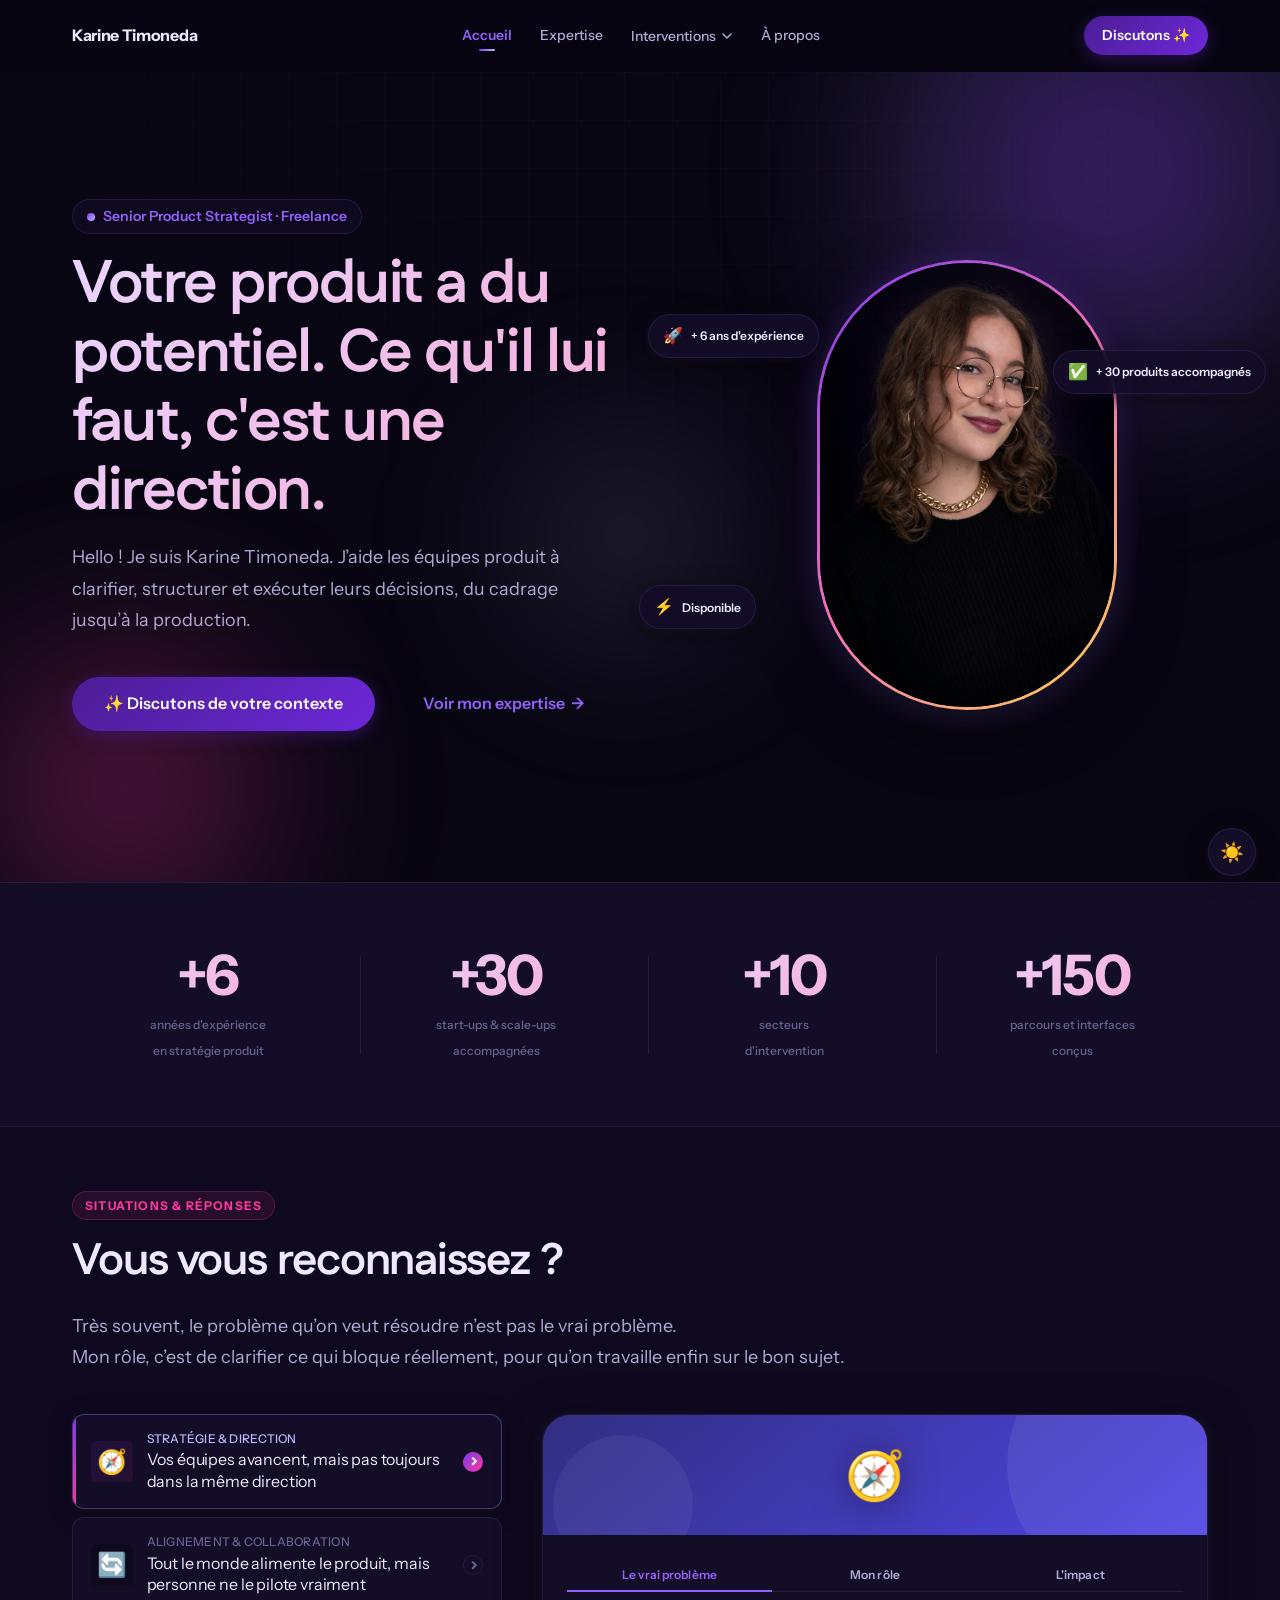
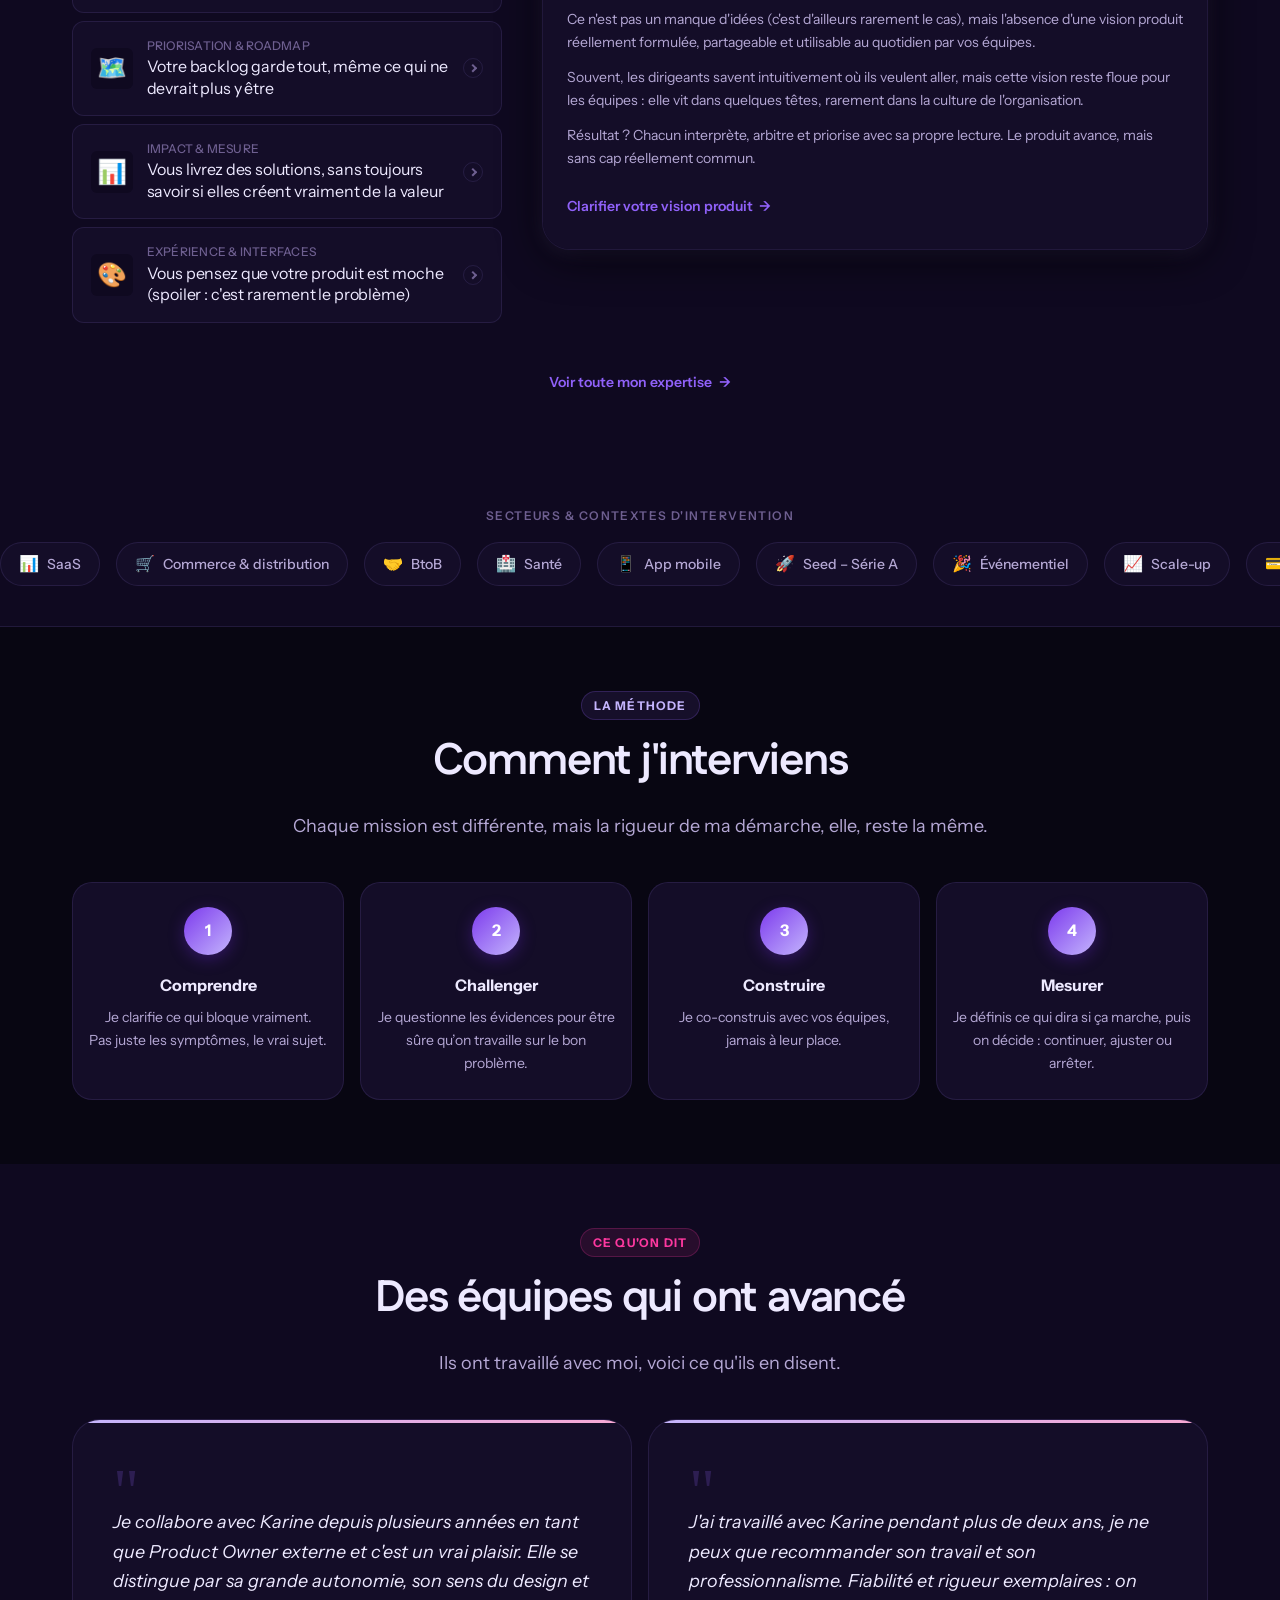
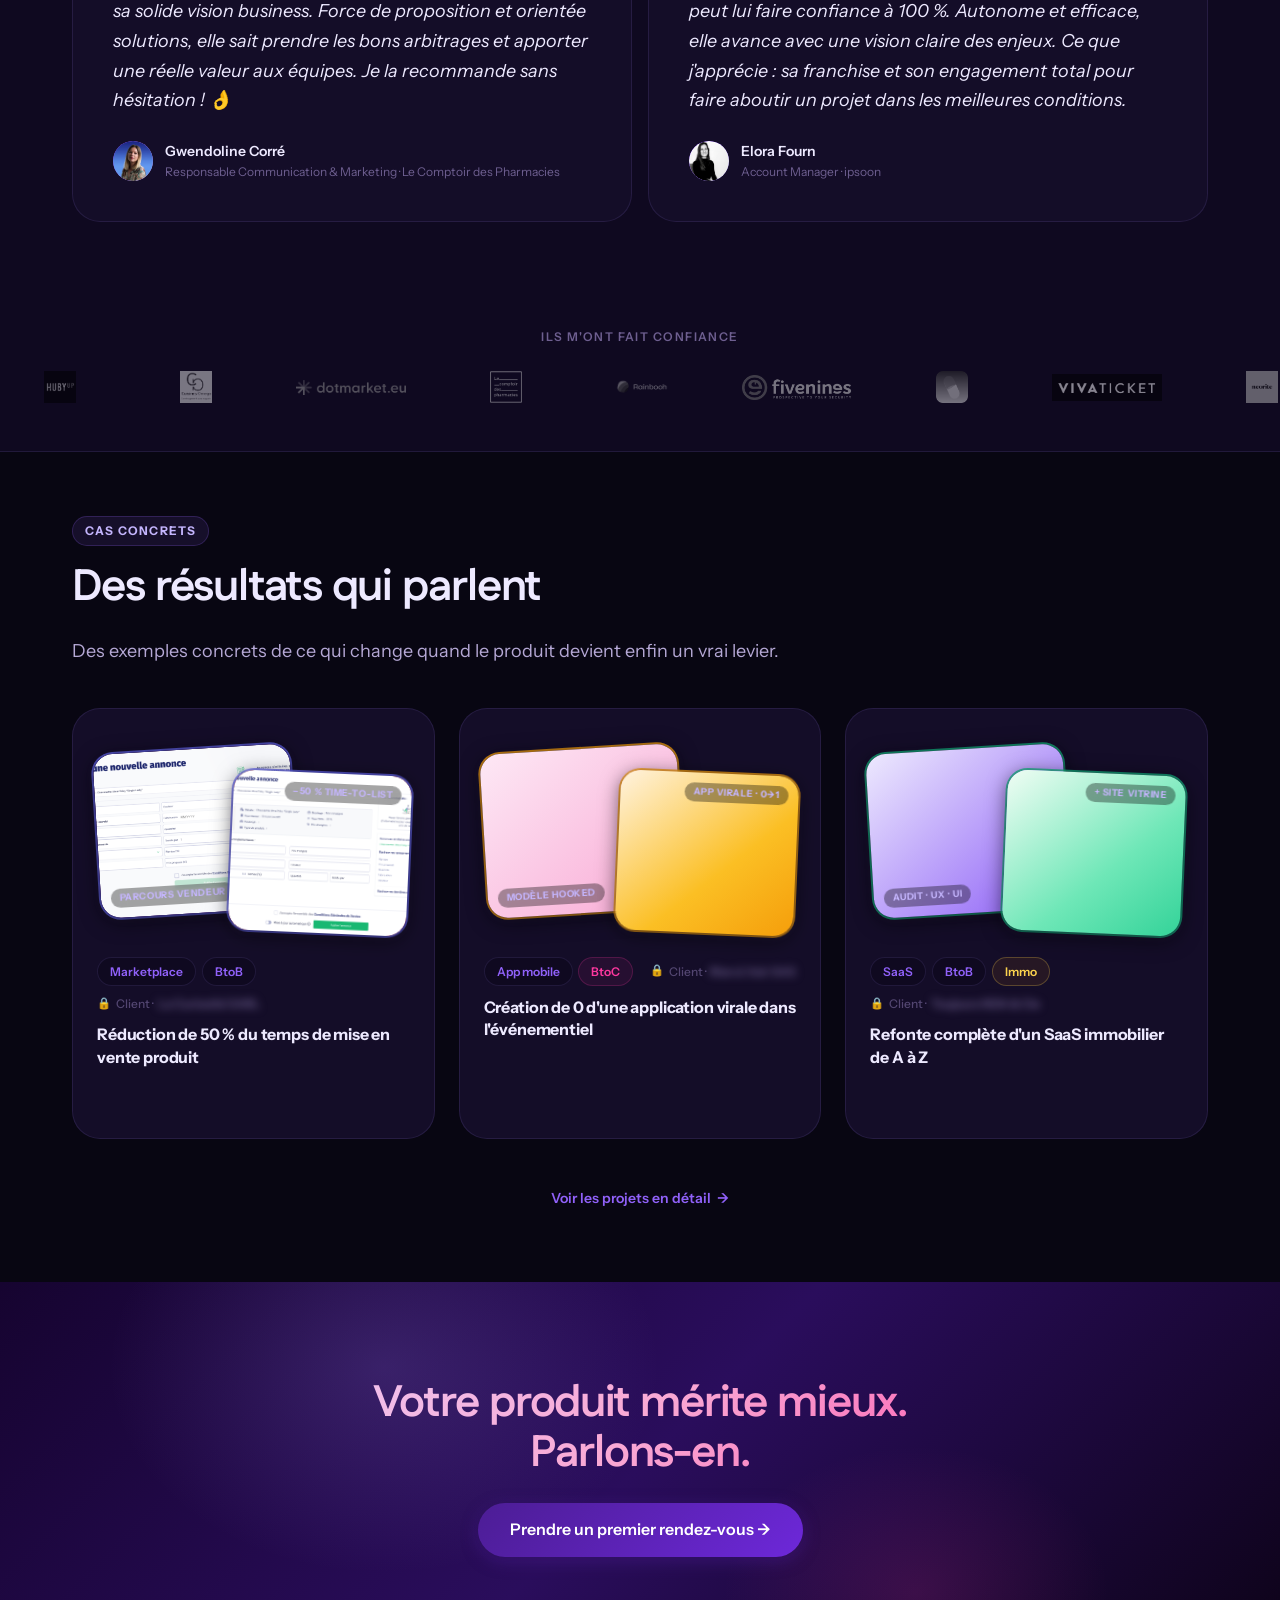
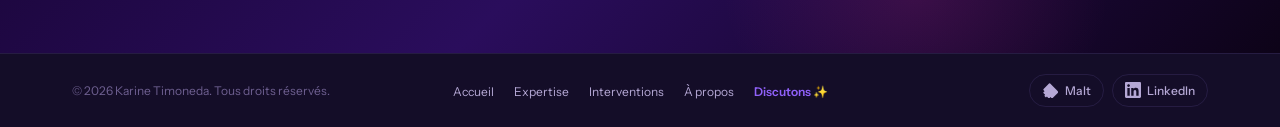
==== commit 20a5d2cd: "premier projet" ====
--- a/index.html
+++ b/index.html
@@ -445,29 +445,29 @@
       <div class="section-header centered reveal">
         <span class="section-label">La méthode</span>
         <h2 class="section-title" id="method-title">Comment j'interviens</h2>
-        <p class="section-intro">Chaque mission est unique. La rigueur de la démarche, elle, reste la même.</p>
+        <p class="section-intro">Chaque mission est différente, mais la rigueur de ma démarche, elle, reste la même.</p>
       </div>
 
       <div class="method-steps" data-stagger="70">
         <div class="method-step reveal">
           <div class="step-number" aria-hidden="true">1</div>
-          <p class="step-title">Écouter</p>
-          <p class="step-desc">Je commence par vos enjeux, votre contexte, vos équipes, sans présupposés.</p>
+          <p class="step-title">Comprendre</p>
+          <p class="step-desc">Je clarifie ce qui bloque vraiment. <br />Pas juste les symptômes, le vrai sujet.</p>
         </div>
         <div class="method-step reveal">
           <div class="step-number" aria-hidden="true">2</div>
-          <p class="step-title">Diagnostiquer</p>
-          <p class="step-desc">J'identifie ce qui bloque vraiment, pas juste les symptômes visibles en surface.</p>
+          <p class="step-title">Challenger</p>
+          <p class="step-desc">Je questionne les évidences pour être sûre qu’on travaille sur le bon problème.</p>
         </div>
         <div class="method-step reveal">
           <div class="step-number" aria-hidden="true">3</div>
           <p class="step-title">Construire</p>
-          <p class="step-desc">On co-construit les solutions avec vos équipes. Pas à leur place. Jamais.</p>
+          <p class="step-desc">Je co-construis avec vos équipes, jamais à leur place.</p>
         </div>
         <div class="method-step reveal">
           <div class="step-number" aria-hidden="true">4</div>
           <p class="step-title">Mesurer</p>
-          <p class="step-desc">On vérifie ensemble que ça marche, et on ajuste si ce n'est pas le cas.</p>
+          <p class="step-desc">Je définis ce qui dira si ça marche, puis on décide : continuer, ajuster ou arrêter.</p>
         </div>
       </div>
     </div>
@@ -728,7 +728,7 @@
       <div class="section-header reveal">
         <span class="section-label">Cas concrets</span>
         <h2 class="section-title" id="projects-preview-title">Des résultats qui parlent</h2>
-        <p class="section-intro">Trois exemples anonymisés de ce qu'une intervention produit ciblée peut changer.</p>
+        <p class="section-intro">Des exemples concrets de ce qui change quand le produit devient enfin un vrai levier.</p>
       </div>
 
       <div class="pcases-grid" data-stagger="80">
@@ -741,12 +741,12 @@
           <div class="pcase-visuals" aria-hidden="true">
             <div class="pcase-img pcase-img-back">
               <!-- Image : déposez assets/img/projets/marketplace-btob-back.jpg -->
-              <img src="assets/img/projets/marketplace-btob-back.jpg" alt="" class="pcase-img-photo" onerror="this.style.display='none'">
+              <img src="assets/img/projets/use-case-1/usecase1-avant.png" alt="" class="pcase-img-photo" onerror="this.style.display='none'">
               <span class="pcase-img-chip">Parcours vendeur</span>
             </div>
             <div class="pcase-img pcase-img-front">
               <!-- Image : déposez assets/img/projets/marketplace-btob-front.jpg -->
-              <img src="assets/img/projets/marketplace-btob-front.jpg" alt="" class="pcase-img-photo" onerror="this.style.display='none'">
+              <img src="assets/img/projets/use-case-1/usecase1-apres.png" alt="" class="pcase-img-photo" onerror="this.style.display='none'">
               <span class="pcase-img-chip">–50 % time-to-list</span>
             </div>
           </div>
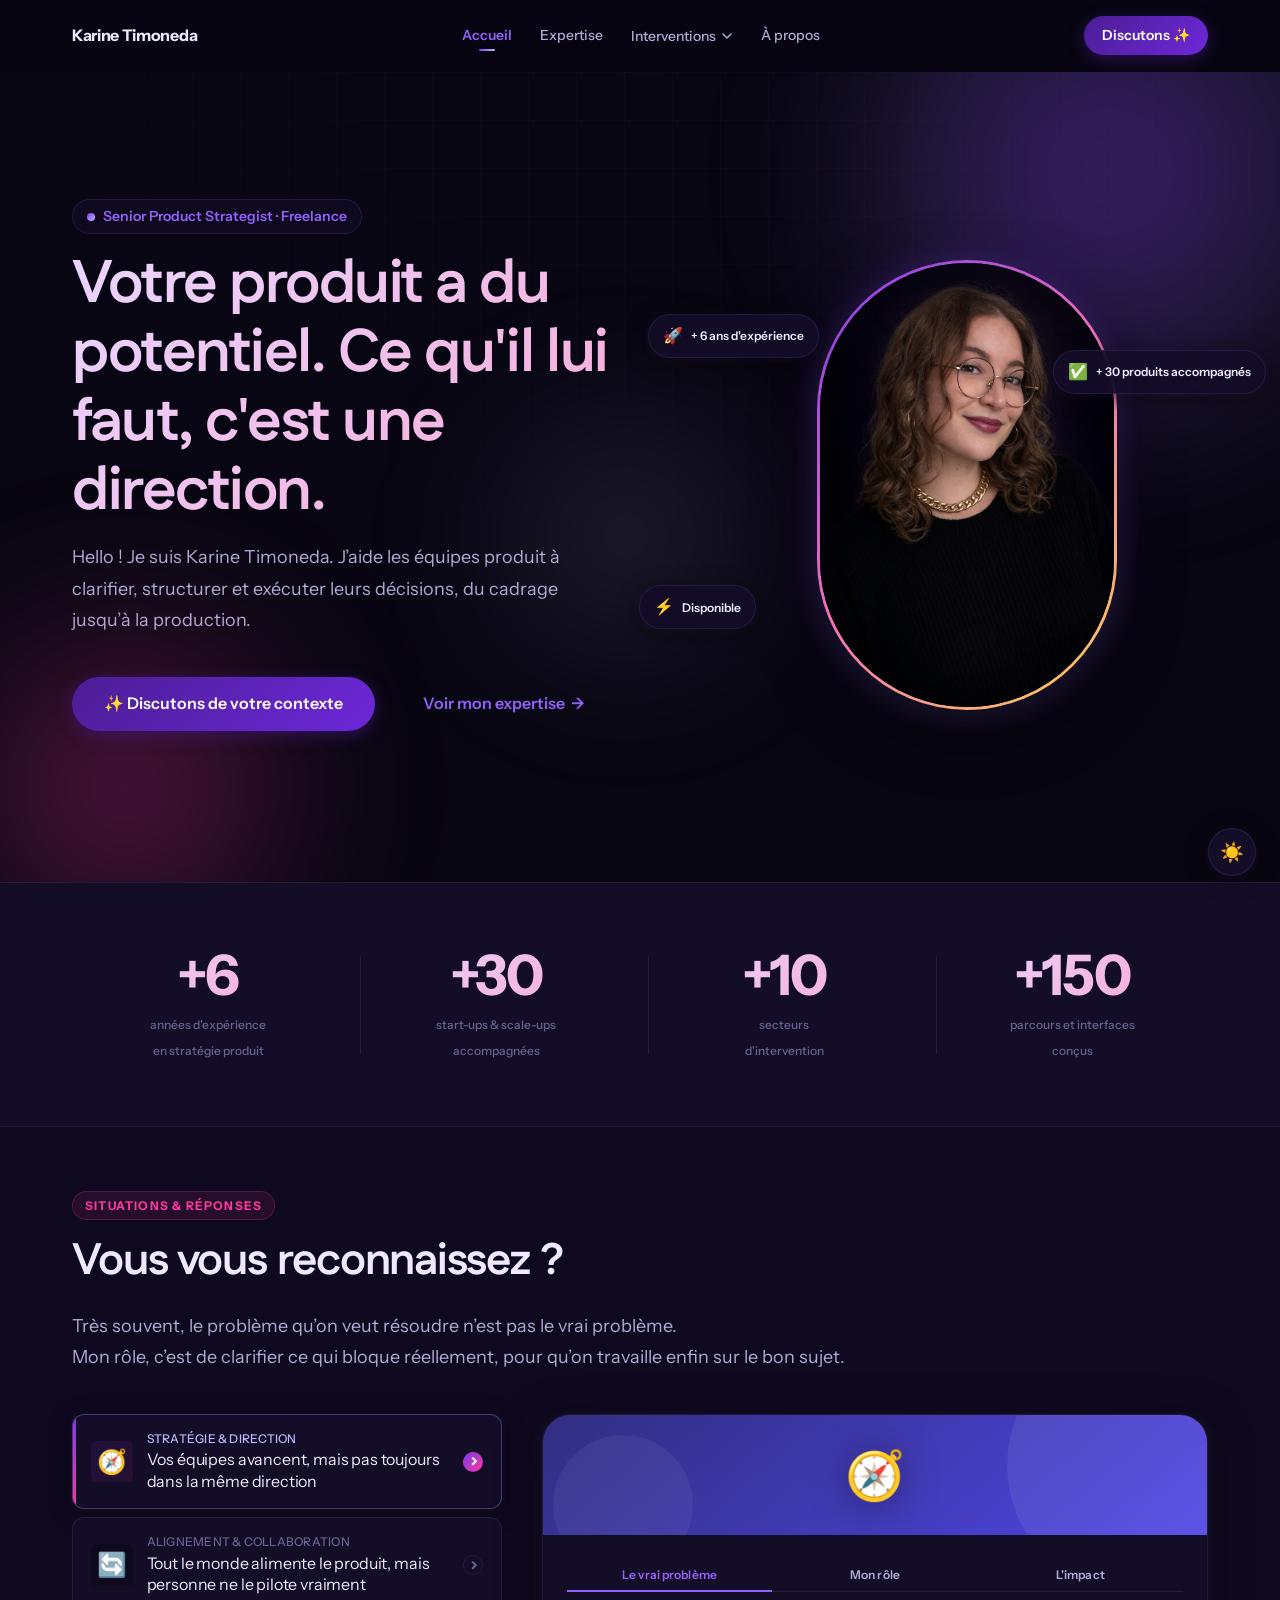
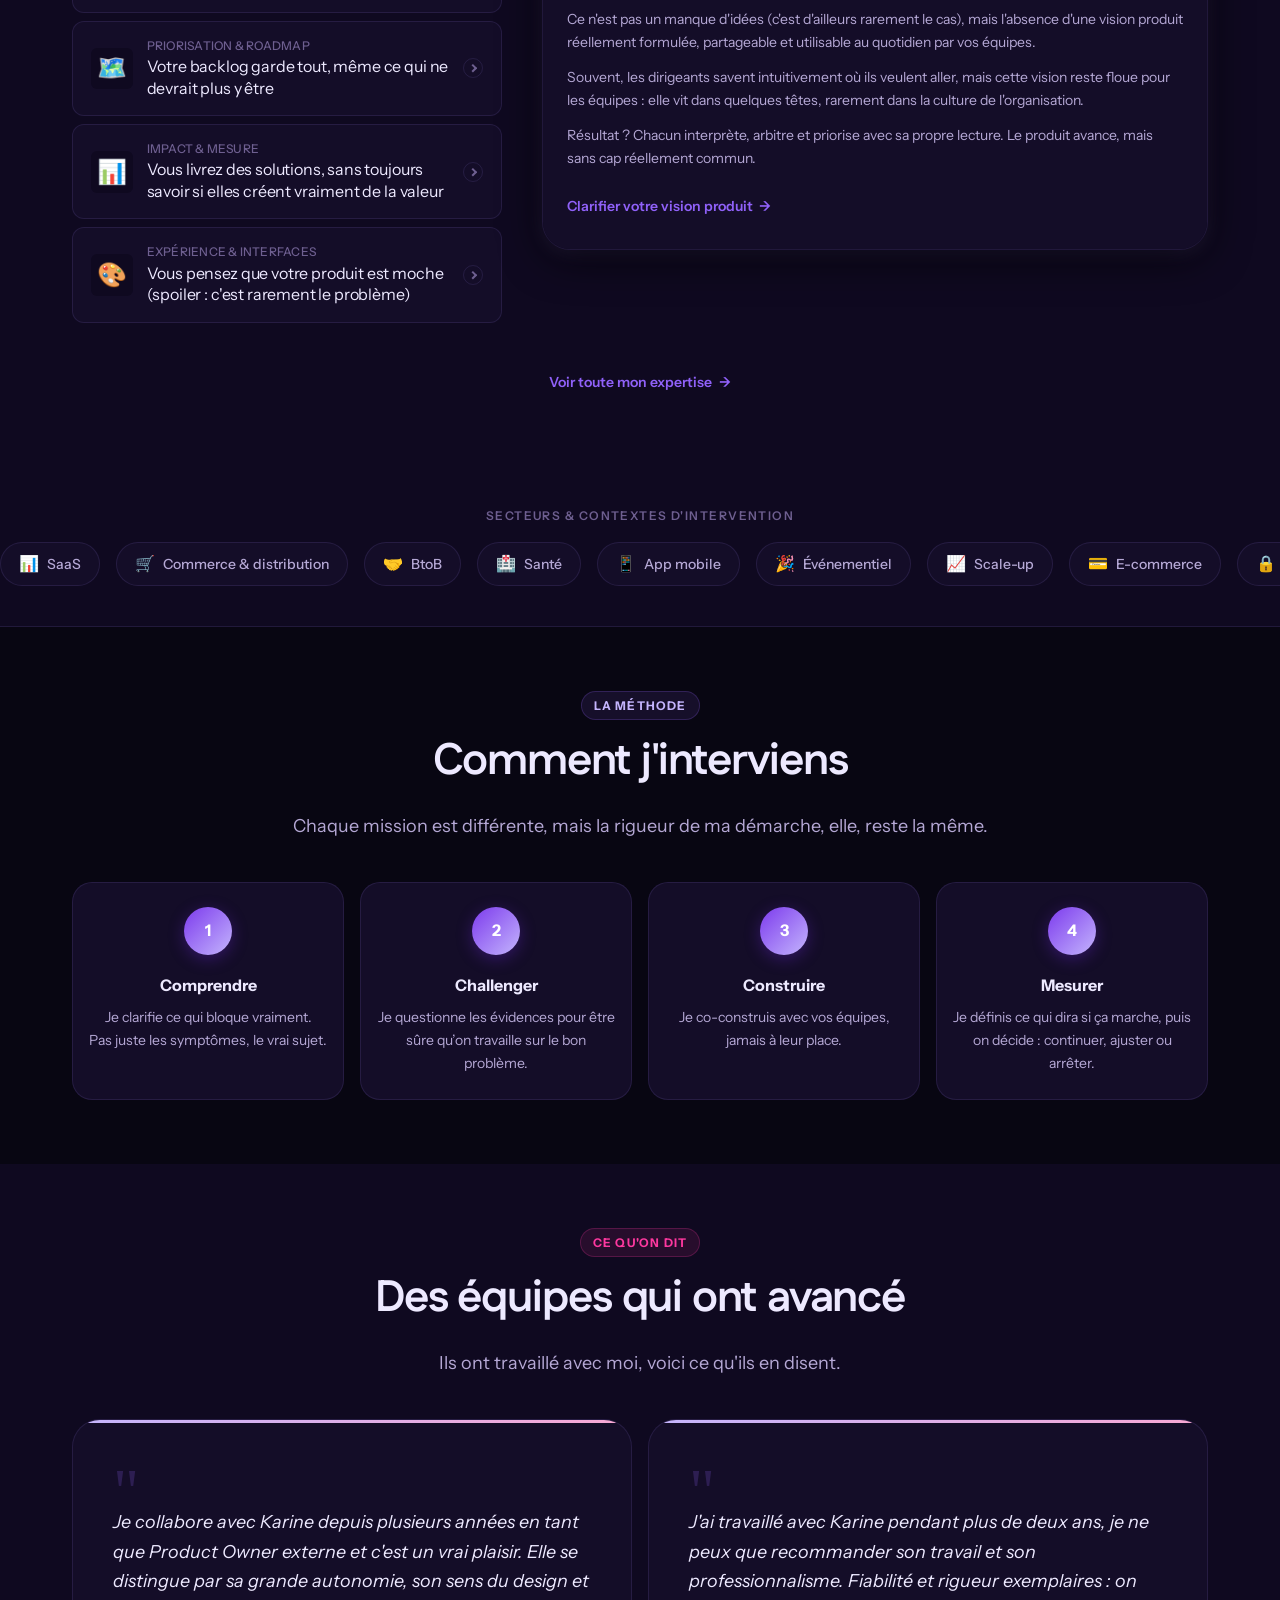
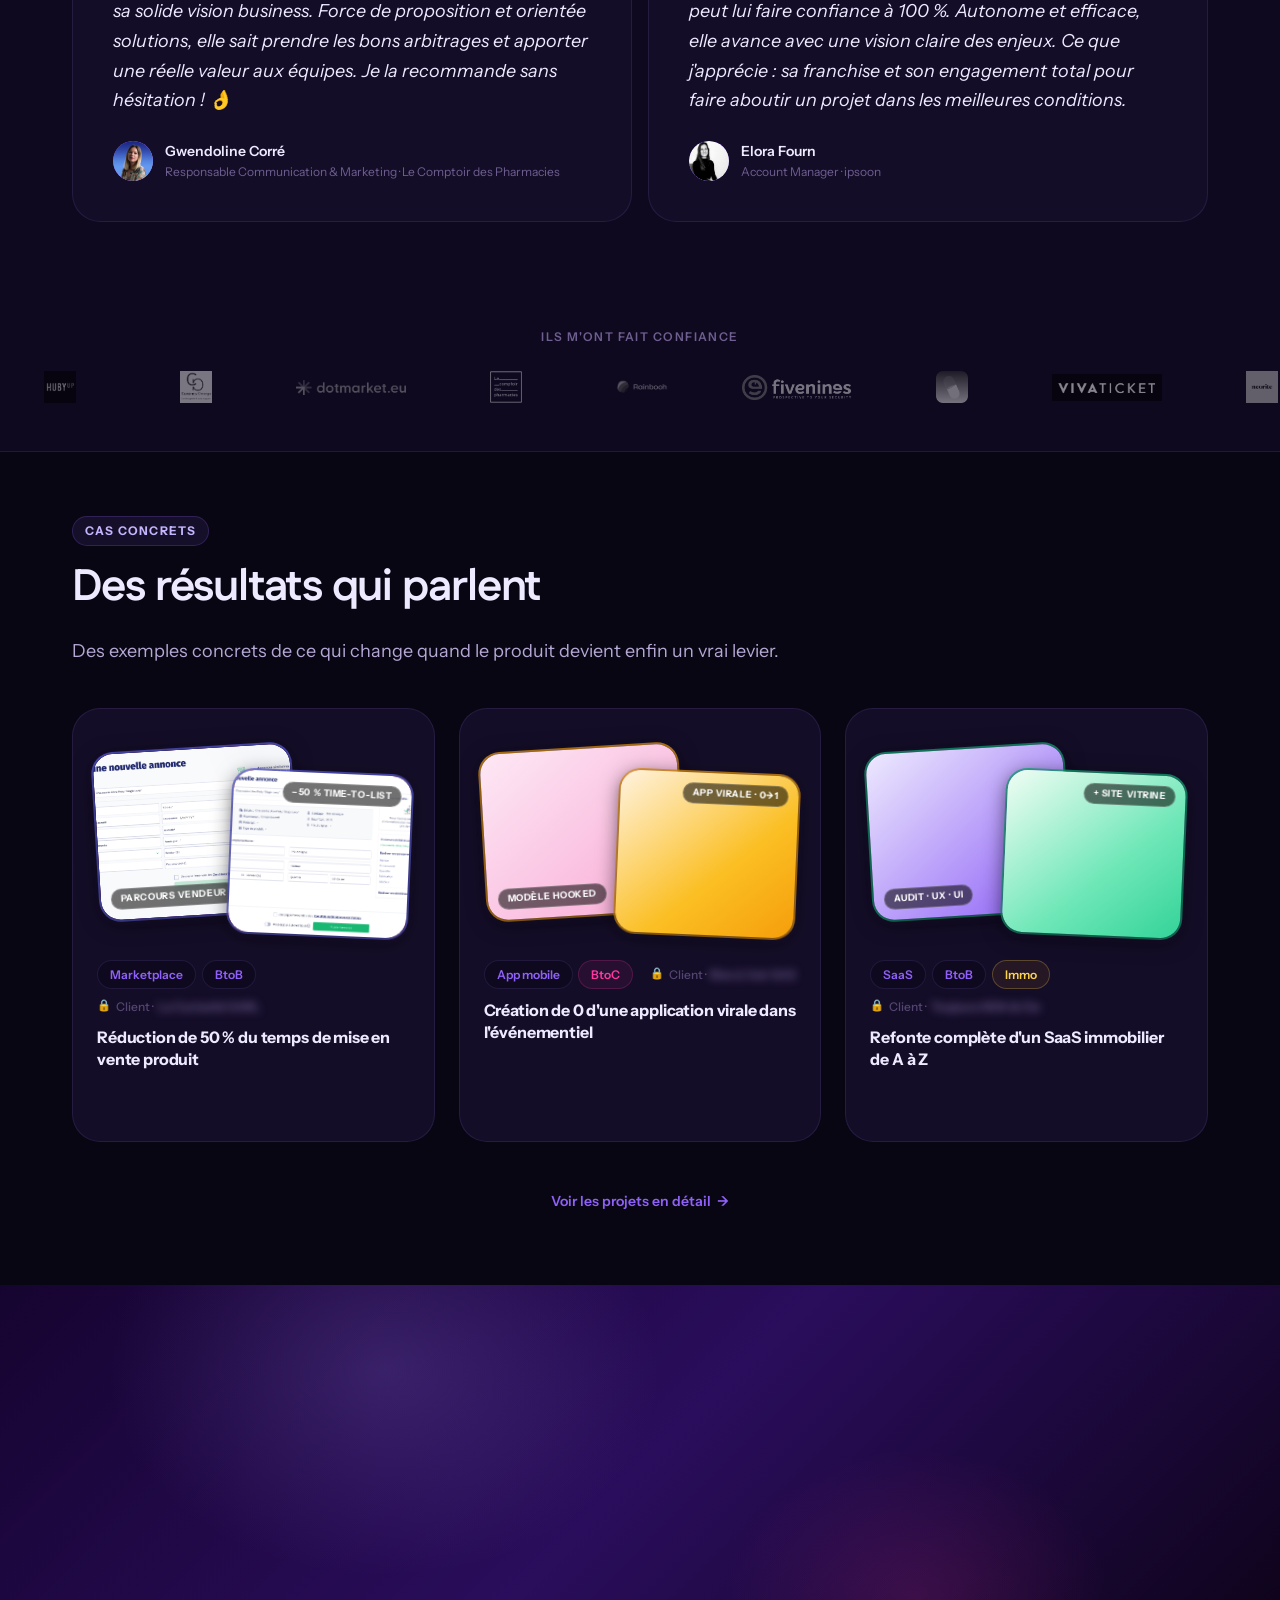
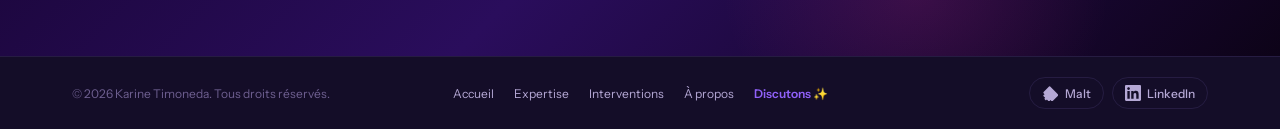
==== commit 467fa8ab: "fix wording" ====
--- a/index.html
+++ b/index.html
@@ -37,7 +37,7 @@
     "url": "https://www.karine-timoneda.com",
     "image": "https://www.karine-timoneda.com/assets/img/karine-light.jpg",
     "jobTitle": "Senior Product Strategist Freelance",
-    "description": "Karine Timoneda, senior product strategist freelance. J'aide les équipes produit à clarifier, structurer et exécuter leurs décisions, du cadrage jusqu'à la production.",
+    "description": "Karine Timoneda, senior product strategist freelance. J'aide les équipes produit à clarifier, structurer et exécuter leur vision, du cadrage jusqu'à la production.",
     "sameAs": [
       "https://www.linkedin.com/in/karine-timoneda/"
     ]
@@ -272,7 +272,7 @@
                 </div>
                 <div class="diag-card-tab-pane" hidden>
                   <p class="diag-card-section-text">J'aide à remettre une colonne vertébrale produit.</p>
-                  <p class="diag-card-section-text">Je prends cette place de structuration entre les équipes&nbsp;: cadrer les sujets, prioriser, challenger les demandes, relier les enjeux business aux décisions produit.</p>
+                  <p class="diag-card-section-text">Mon rôle est de faciliter la structuration entre les équipes&nbsp;: cadrer les sujets, prioriser, challenger les demandes, relier les enjeux business aux décisions produit.</p>
                   <p class="diag-card-section-text">Ma force, c'est de pouvoir naviguer entre plusieurs métiers&nbsp;: tech, design, data, marketing, stratégie. Je peux parler delivery avec les développeurs, usage avec les utilisateurs, mesure avec la data, et impact avec la direction.</p>
                   <p class="diag-card-section-text">Le produit redevient un sujet piloté, pas seulement alimenté.</p>
                 </div>
@@ -304,9 +304,9 @@
                 </div>
                 <div class="diag-card-tab-pane" hidden>
                   <p class="diag-card-section-text">J'aide à remettre du discernement dans la priorisation.</p>
-                  <p class="diag-card-section-text">On distingue ce qui relève du Run&nbsp;: la maintenance, la stabilité, la dette utile à traiter, et ce qui relève du Build&nbsp;: ce qui permet au produit d'évoluer, de se différencier, de prendre de l'avance.</p>
+                  <p class="diag-card-section-text">On distingue ce qui relève du Run (la maintenance, la stabilité, la dette utile à traiter) et ce qui relève du Build (ce qui permet au produit d'évoluer, de se différencier, de prendre de l'avance).</p>
                   <p class="diag-card-section-text">Je ne priorise pas avec une grille automatique appliquée mécaniquement. Je regarde le contexte, les usages, les enjeux business, la réalité des équipes.</p>
-                  <p class="diag-card-section-text">Une bonne idée non priorisée aujourd'hui reviendra si elle compte vraiment&nbsp;— l'enjeu n'est pas de tout garder&nbsp;: c'est de savoir choisir.</p>
+                  <p class="diag-card-section-text">Une bonne idée non priorisée aujourd'hui reviendra si elle compte vraiment&nbsp;, l'enjeu n'est pas de tout garder&nbsp;: c'est de savoir choisir.</p>
                 </div>
                 <div class="diag-card-tab-pane" hidden>
                   <p class="diag-card-section-text">Le backlog redevient un outil de pilotage, pas un musée des bonnes intentions.</p>
@@ -332,7 +332,7 @@
                 <div class="diag-card-tab-pane">
                   <p class="diag-card-section-text">Le produit ne devrait pas commencer par une solution. Il devrait commencer par une question&nbsp;: quel problème cherche-t-on réellement à résoudre, et comment saura-t-on qu'on a eu raison&nbsp;?</p>
                   <p class="diag-card-section-text">Trop souvent, on passe de l'idée au développement sans vraie qualification, ou à l'inverse, on sur-documente un sujet simple jusqu'à perdre l'essentiel.</p>
-                  <p class="diag-card-section-text">Et une fois la feature livrée, la mesure arrive trop tard… ou pas du tout. On sait qu'on a sorti quelque chose, mais pas forcément si cela crée réellement de la valeur.</p>
+                  <p class="diag-card-section-text">Et une fois la feature / fonctionnalité livrée, la mesure arrive trop tard… ou pas du tout. On sait qu'on a sorti quelque chose, mais pas forcément si cela crée réellement de la valeur.</p>
                 </div>
                 <div class="diag-card-tab-pane" hidden>
                   <p class="diag-card-section-text">J'aide à piloter cette boucle de bout en bout. Je challenge le besoin, le scope, la vraie valeur attendue.</p>
@@ -342,8 +342,8 @@
                 </div>
                 <div class="diag-card-tab-pane" hidden>
                   <p class="diag-card-section-text">Les équipes construisent moins par intuition, et davantage avec des repères clairs.</p>
-                  <p class="diag-card-section-text">On teste mieux. On apprend plus vite. On sait quand continuer, quand ajuster, et quand arrêter sans s'acharner (quitte à kill une feature).</p>
-                  <p class="diag-card-section-text">Une feature n'est plus "terminée" parce qu'elle est en production, elle l'est quand son impact est compris.</p>
+                  <p class="diag-card-section-text">On teste mieux. On apprend plus vite. On sait quand continuer, quand ajuster, et quand arrêter sans s'acharner (quitte à kill une fonctionnalité).</p>
+                  <p class="diag-card-section-text">Une feature / fonctionnalité n'est plus "terminée" parce qu'elle est en production, elle l'est quand son impact est compris.</p>
                 </div>
                 <a href="https://calendar.app.google/DLCuiwxWRqKBqRqp9" class="btn-ghost" target="_blank" rel="noopener noreferrer">Mieux piloter l'impact produit</a>
               </div>
@@ -365,14 +365,14 @@
                   <p class="diag-card-section-text">Quand un client vient me voir et me dit "mon produit est moche", le problème de fond est rarement le visuel.</p>
                   <p class="diag-card-section-text">Si votre produit était utile et utilisable, alors il serait utilisé. La réalité est souvent autre&nbsp;: un parcours confus, trop de friction, une interface qui fatigue, une promesse mal comprise, ou une valeur qui ne se perçoit pas assez vite.</p>
                   <p class="diag-card-section-text">Le produit fonctionne, mais il ne rassure pas. Il répond au besoin, mais il ne crée pas l'évidence.</p>
-                  <p class="diag-card-section-text">Refaire l'UI sans comprendre ça, c'est souvent repeindre sans corriger la structure — et dans 6 mois, un nouveau designer à engager.</p>
+                  <p class="diag-card-section-text">Refaire l'UI sans comprendre ça, c'est souvent repeindre sans corriger la structure, et dans 6 mois, un nouveau designer à engager.</p>
                 </div>
                 <div class="diag-card-tab-pane" hidden>
                   <p class="diag-card-section-text">Je ne commence <em>jamais</em> par du redesign.</p>
                   <p class="diag-card-section-text">Je commence par comprendre&nbsp;: j'analyse les usages, les points de friction, les abandons silencieux, les hésitations, les endroits où l'utilisateur doute ou décroche.</p>
                   <p class="diag-card-section-text">L'objectif n'est pas de rendre l'interface "plus belle", c'est de rendre le produit plus clair, plus fluide, plus crédible, et plus facile à adopter.</p>
                   <p class="diag-card-section-text">J'utilise l'UX, l'UI, les sciences cognitives et une exigence forte du détail pour construire une expérience qui sert réellement le business.</p>
-                  <p class="diag-card-section-text">Je m'appuie aussi sur l'IA pour accélérer la production&nbsp;: aller plus vite sur l'exécution, explorer davantage, tester plus tôt — mais la réflexion reste humaine, et c'est souvent là que tout se joue.</p>
+                  <p class="diag-card-section-text">Je m'appuie aussi sur l'IA pour accélérer la production&nbsp;: aller plus vite sur l'exécution, explorer davantage, tester plus tôt, mais la réflexion reste humaine, et c'est souvent là que tout se joue.</p>
                 </div>
                 <div class="diag-card-tab-pane" hidden>
                   <p class="diag-card-section-text">Les utilisateurs comprennent plus vite, ils avancent avec moins de friction. Ils perçoivent plus rapidement la valeur du produit.</p>
@@ -403,7 +403,6 @@
       <div class="marquee-chip" role="listitem"><span class="marquee-chip-icon">🤝</span>BtoB</div>
       <div class="marquee-chip" role="listitem"><span class="marquee-chip-icon">🏥</span>Santé</div>
       <div class="marquee-chip" role="listitem"><span class="marquee-chip-icon">📱</span>App mobile</div>
-      <div class="marquee-chip" role="listitem"><span class="marquee-chip-icon">🚀</span>Seed – Série A</div>
       <div class="marquee-chip" role="listitem"><span class="marquee-chip-icon">🎉</span>Événementiel</div>
       <div class="marquee-chip" role="listitem"><span class="marquee-chip-icon">📈</span>Scale-up</div>
       <div class="marquee-chip" role="listitem"><span class="marquee-chip-icon">💳</span>E-commerce</div>
--- a/assets/css/style.css
+++ b/assets/css/style.css
@@ -2683,18 +2683,19 @@
   outline-offset: 3px;
 }
 
-/* ── Zone images ── */
+/* ── Zone images — ratio 16:9 ── */
 .pcase-visuals {
   position: relative;
-  height: 200px;
+  height: 0;
+  padding-bottom: 56.25%; /* 9/16 = ratio 16:9 */
   margin: var(--space-md) var(--space-md) 0;
   flex-shrink: 0;
   z-index: 2;
-  transition: opacity 0.3s ease, height 0.4s cubic-bezier(0.4, 0, 0.2, 1), margin 0.4s cubic-bezier(0.4, 0, 0.2, 1);
+  transition: opacity 0.3s ease, padding-bottom 0.4s cubic-bezier(0.4, 0, 0.2, 1), margin 0.4s cubic-bezier(0.4, 0, 0.2, 1);
 }
 .pcase-card:hover .pcase-visuals {
   opacity: 0;
-  height: 0;
+  padding-bottom: 0;
   margin-top: 0;
   margin-bottom: 0;
   overflow: hidden;
@@ -2741,20 +2742,17 @@
   font-weight: 700;
   text-transform: uppercase;
   letter-spacing: 0.06em;
-  background: rgba(255,255,255,0.72);
+  background: rgba(0,0,0,0.55);
   backdrop-filter: blur(8px);
   -webkit-backdrop-filter: blur(8px);
-  color: var(--violet);
+  border: 1px solid rgba(255,255,255,0.18);
+  color: #fff;
   padding: 0.2rem 0.55rem;
   border-radius: var(--radius-pill);
   white-space: nowrap;
   line-height: 1.4;
   position: relative;
   z-index: 1;
-}
-[data-theme="dark"] .pcase-img-chip {
-  background: rgba(0,0,0,0.35);
-  color: var(--lavender);
 }
 
 /* ── Image réelle dans les cards ── */
@@ -2896,7 +2894,7 @@
 /* ── Mobile & tablette : description toujours visible, pas de hover coloré ── */
 @media (hover: none), (max-width: 1024px) {
   .pcase-card:hover { background: var(--bg-card) !important; }
-  .pcase-card:hover .pcase-visuals { opacity: 1 !important; height: 200px !important; margin: var(--space-md) var(--space-md) 0 !important; }
+  .pcase-card:hover .pcase-visuals { opacity: 1 !important; padding-bottom: 56.25% !important; margin: var(--space-md) var(--space-md) 0 !important; }
   .pcase-card:hover .pcase-tags .tag { background: var(--bg-alt); color: var(--violet); border-color: var(--border); }
   .pcase-card:hover .pcase-title { color: var(--text-primary); }
   .pcase-card:hover .pcase-client { color: var(--text-muted); }
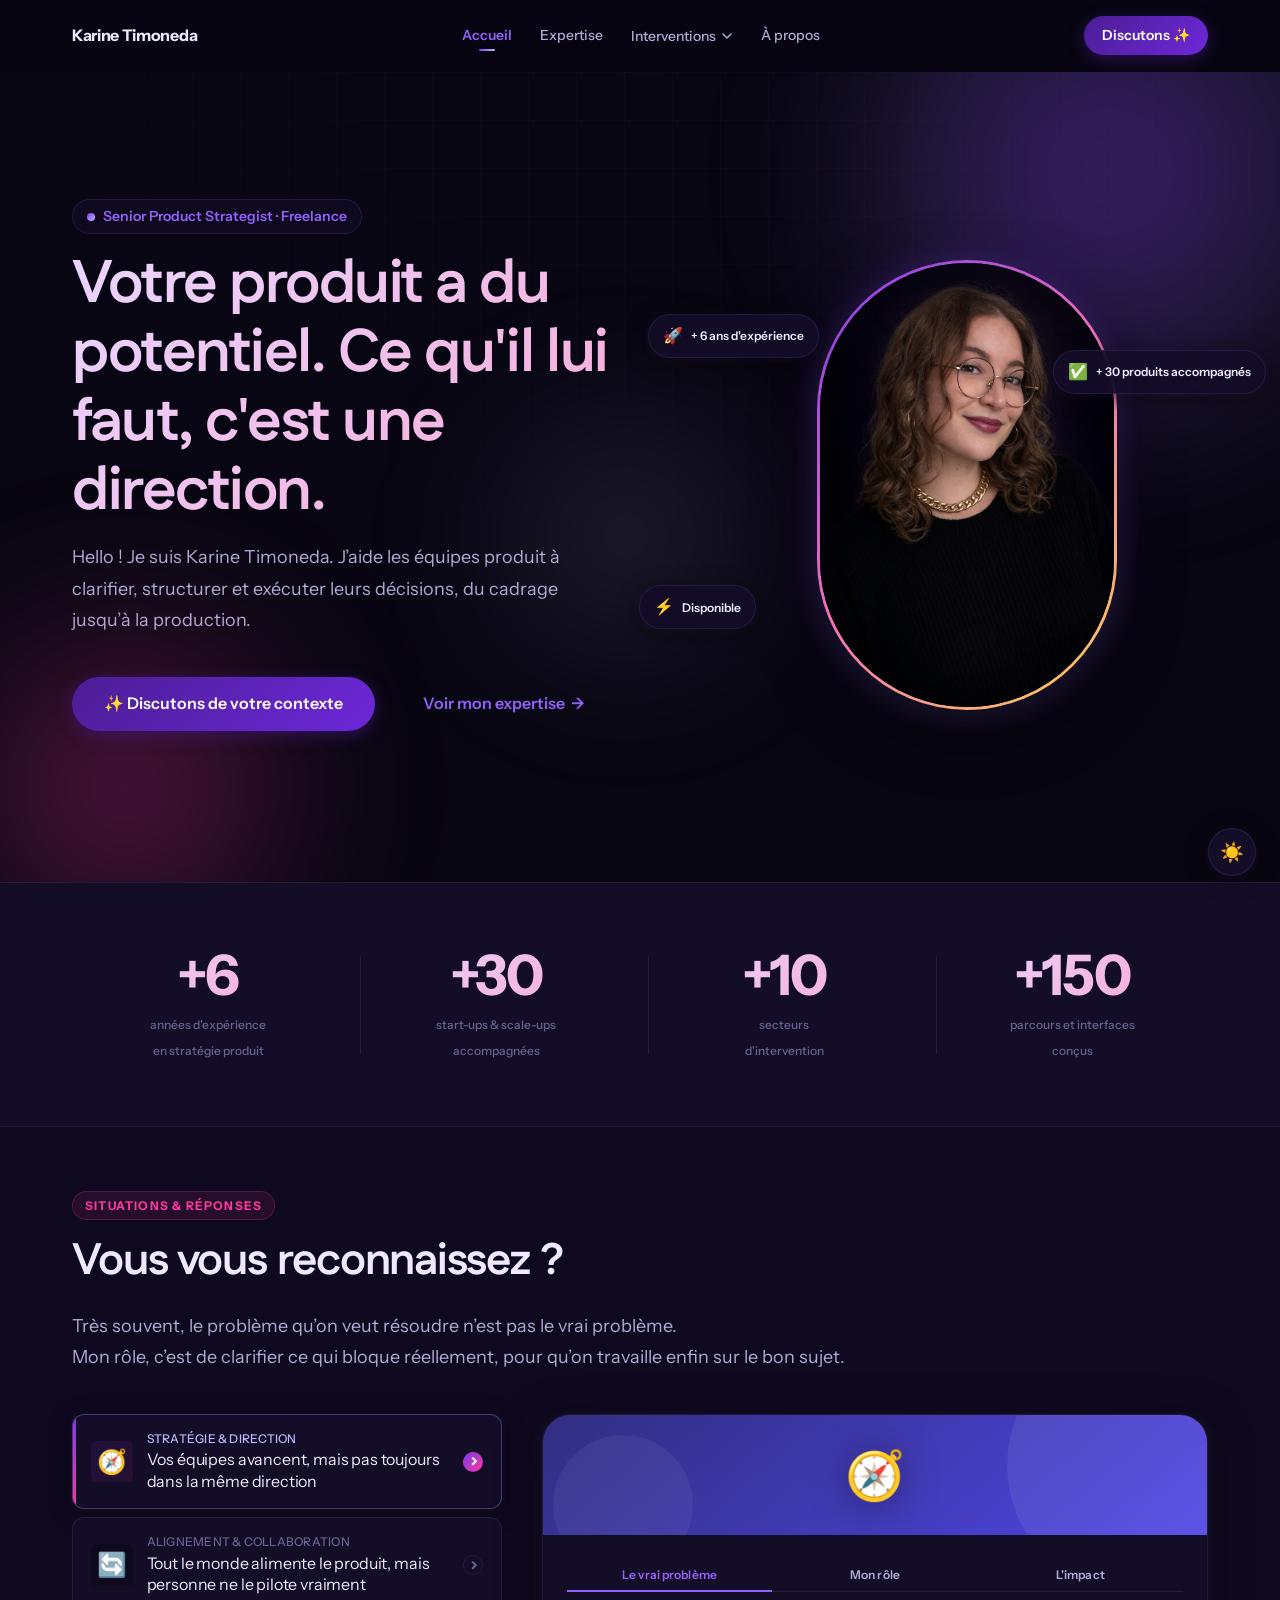
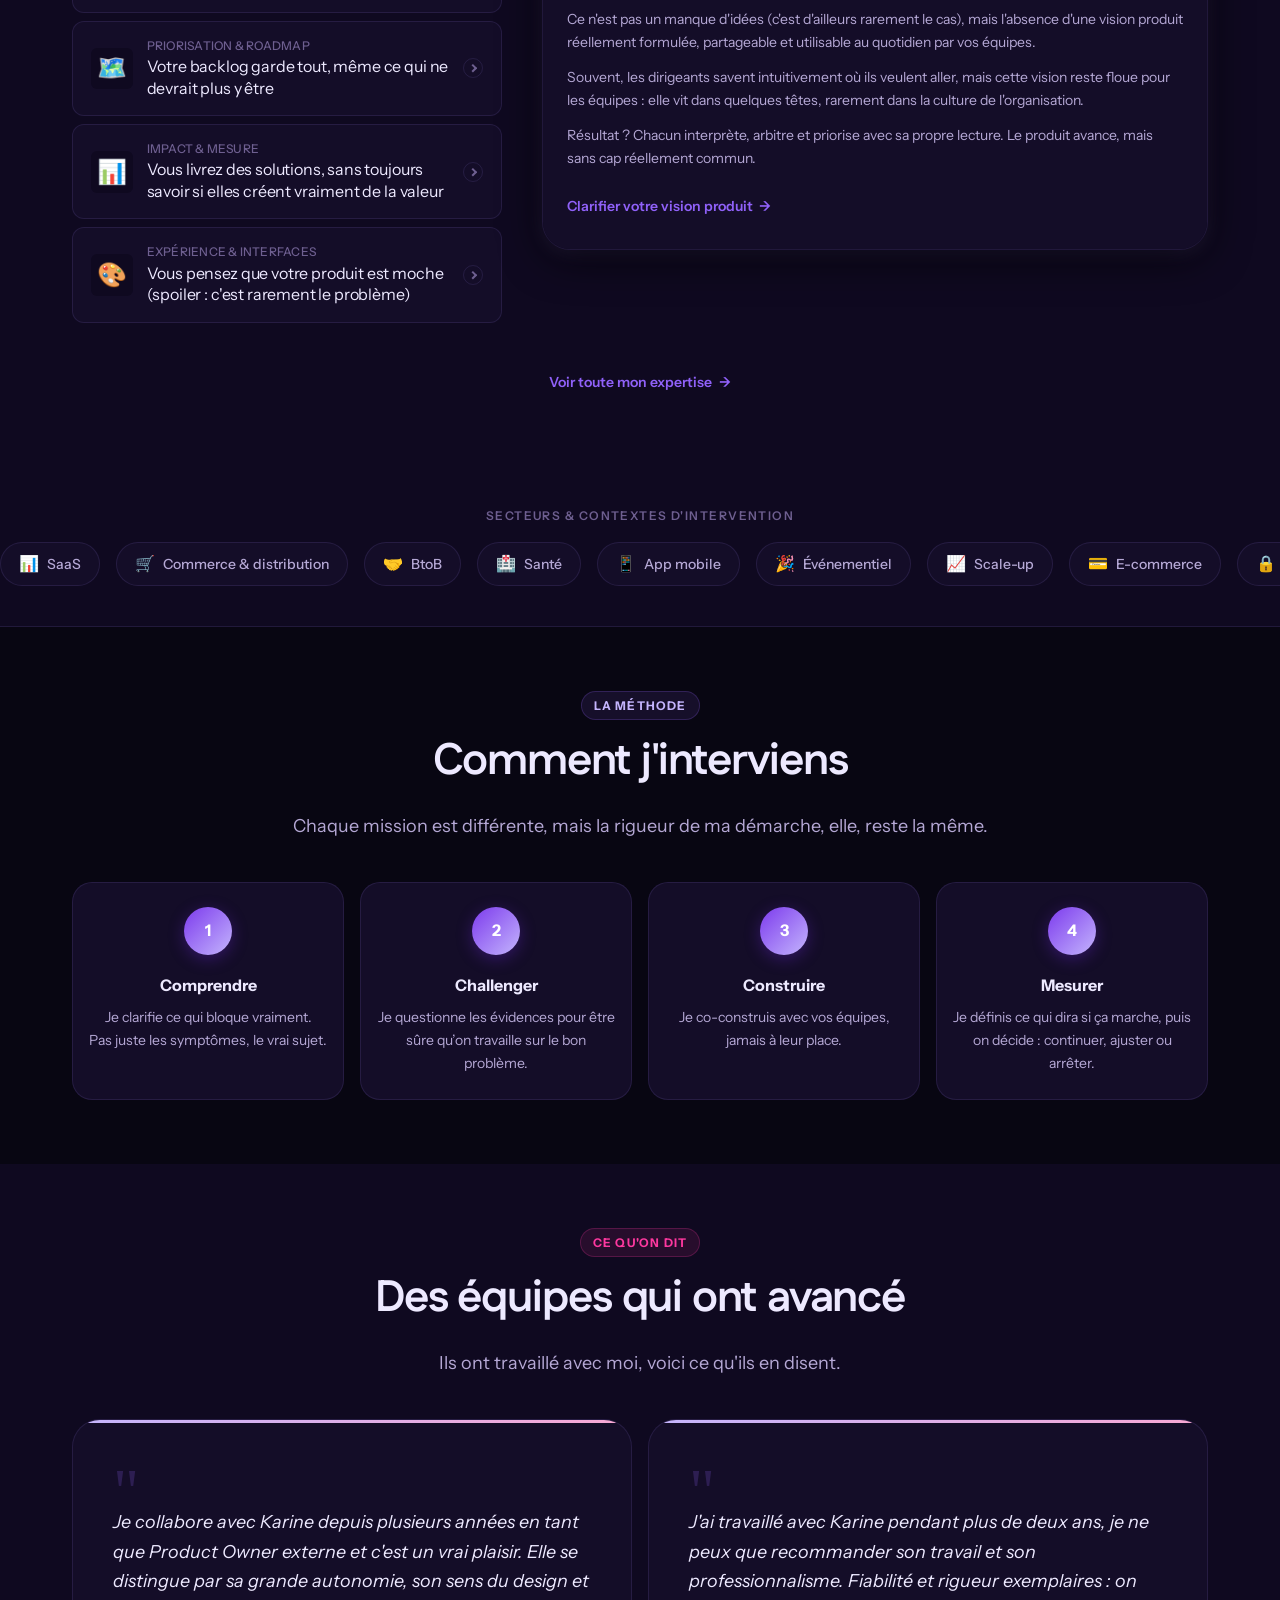
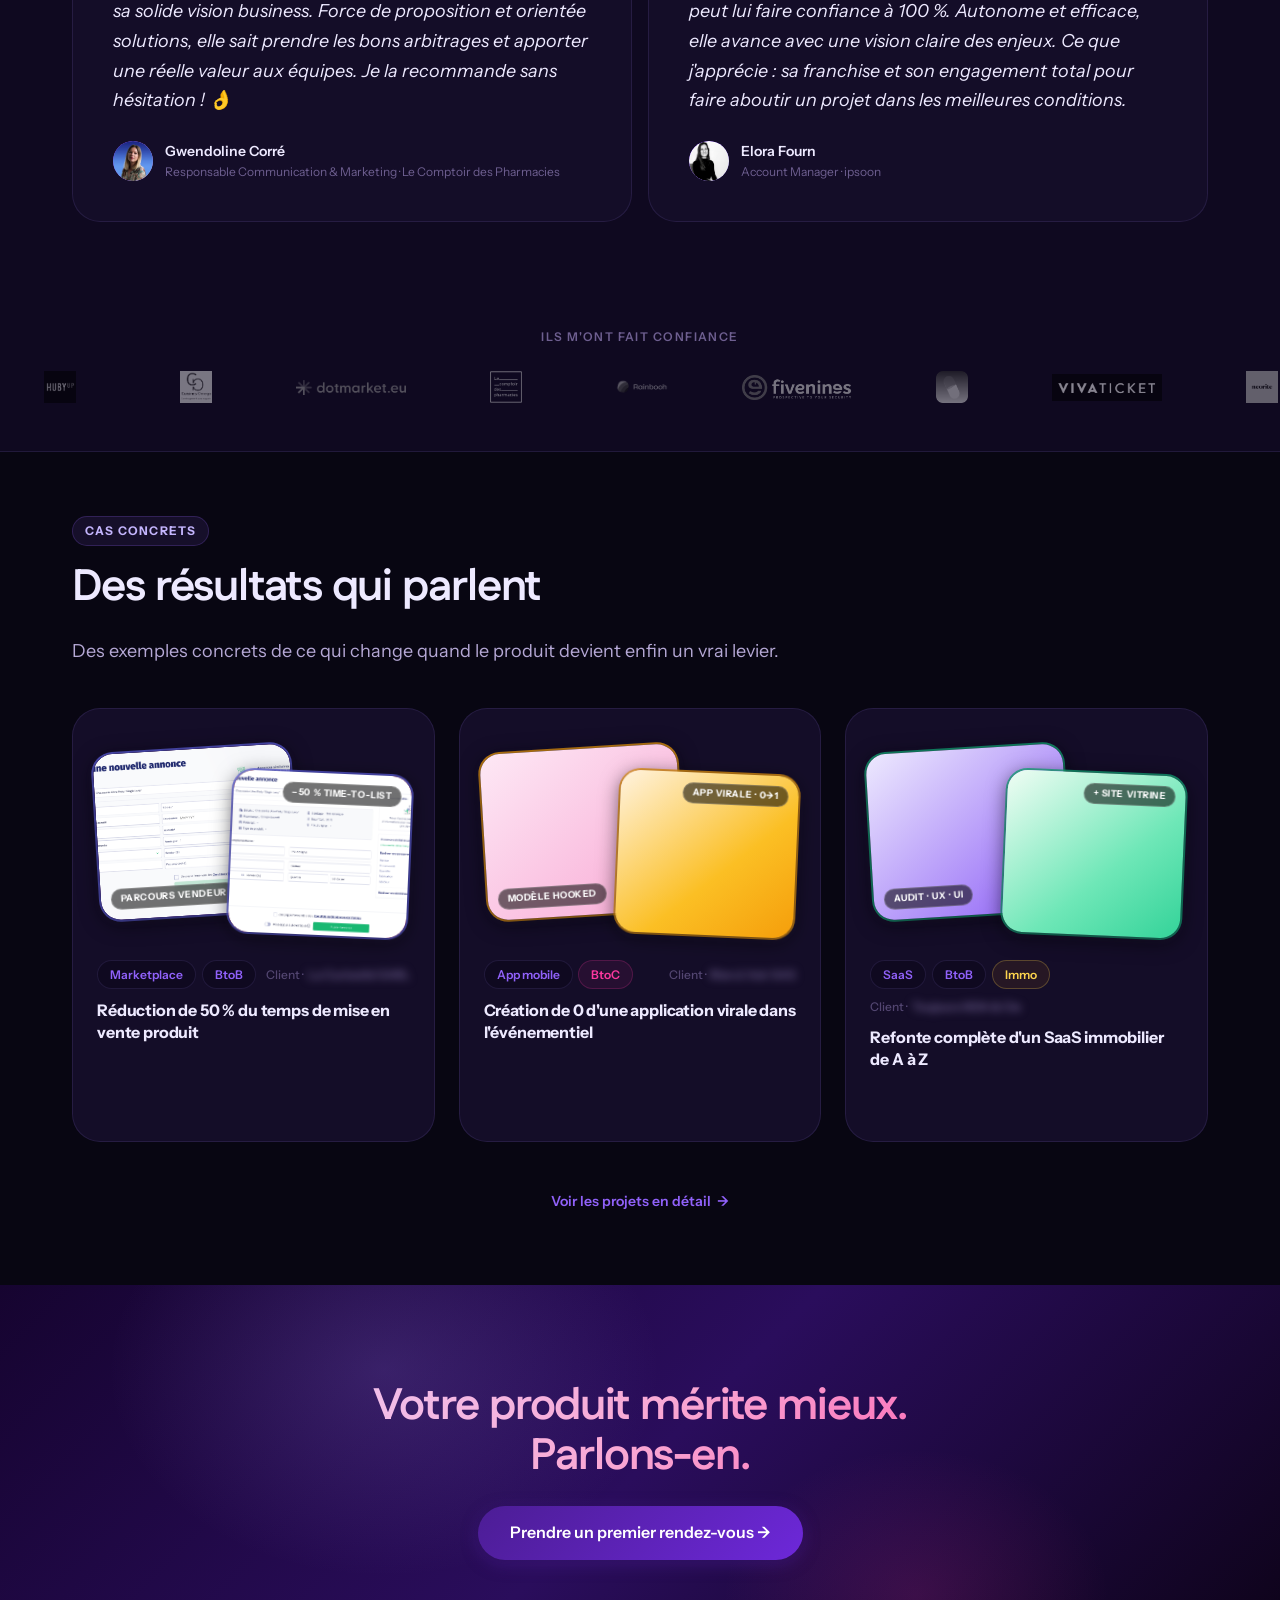
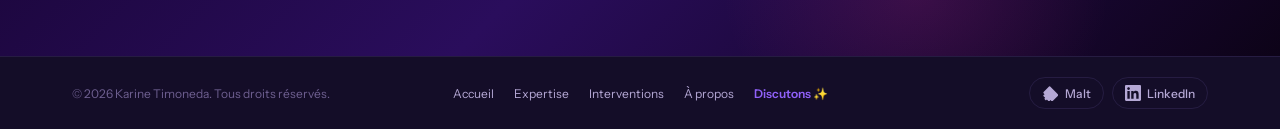
==== commit cf98c5dd: "Installation GA4" ====
--- a/index.html
+++ b/index.html
@@ -1,6 +1,14 @@
 <!DOCTYPE html>
 <html lang="fr" data-theme="light">
 <head>
+  <!-- Google tag (gtag.js) -->
+  <script async src="https://www.googletagmanager.com/gtag/js?id=G-ZM0578PB3K"></script>
+  <script>
+    window.dataLayer = window.dataLayer || [];
+    function gtag(){dataLayer.push(arguments);}
+    gtag('js', new Date());
+    gtag('config', 'G-ZM0578PB3K');
+  </script>
   <meta charset="UTF-8">
   <meta name="viewport" content="width=device-width, initial-scale=1.0">
   <!-- Google Tag Manager -->
--- a/assets/css/style.css
+++ b/assets/css/style.css
@@ -2805,10 +2805,6 @@
   opacity: 0.7;
   font-weight: 500;
 }
-.pcase-client::before {
-  content: '🔒';
-  font-size: 0.7rem;
-}
 .pcase-client-name {
   filter: blur(4px);
   user-select: none;
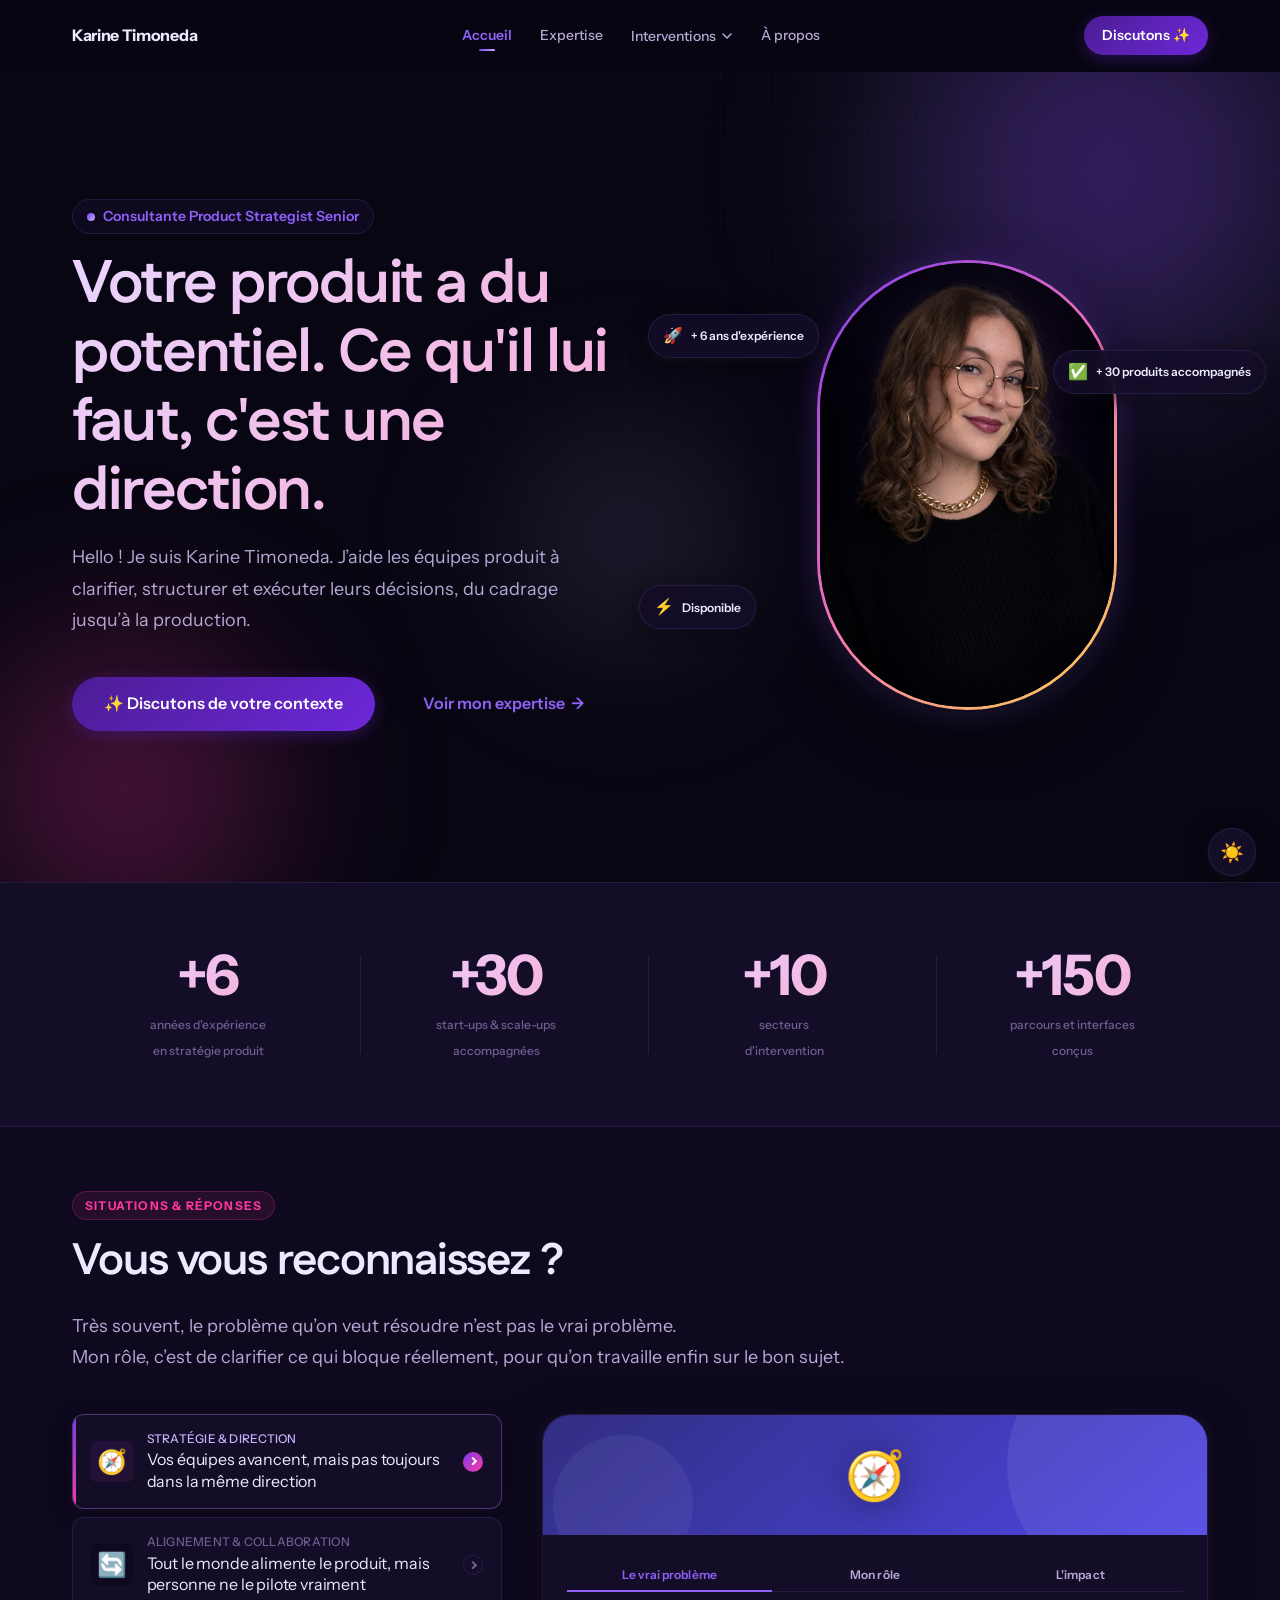
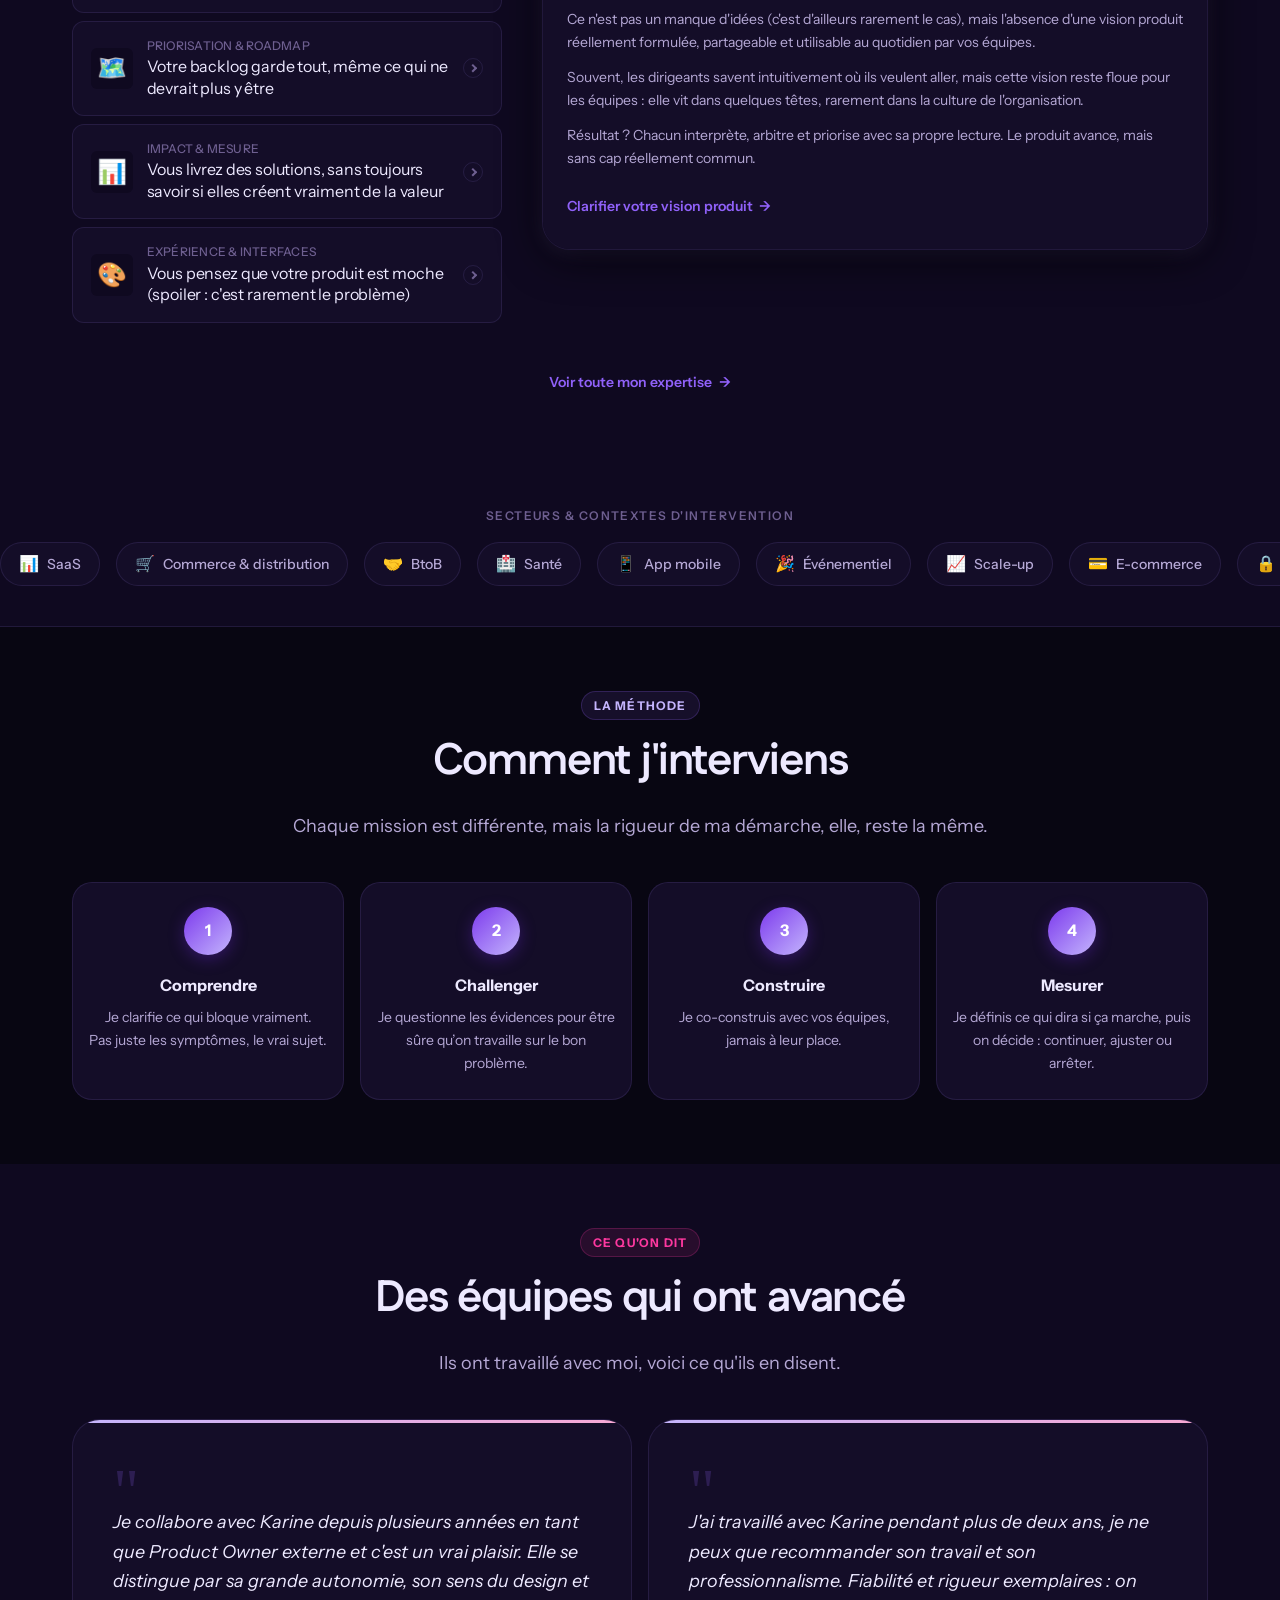
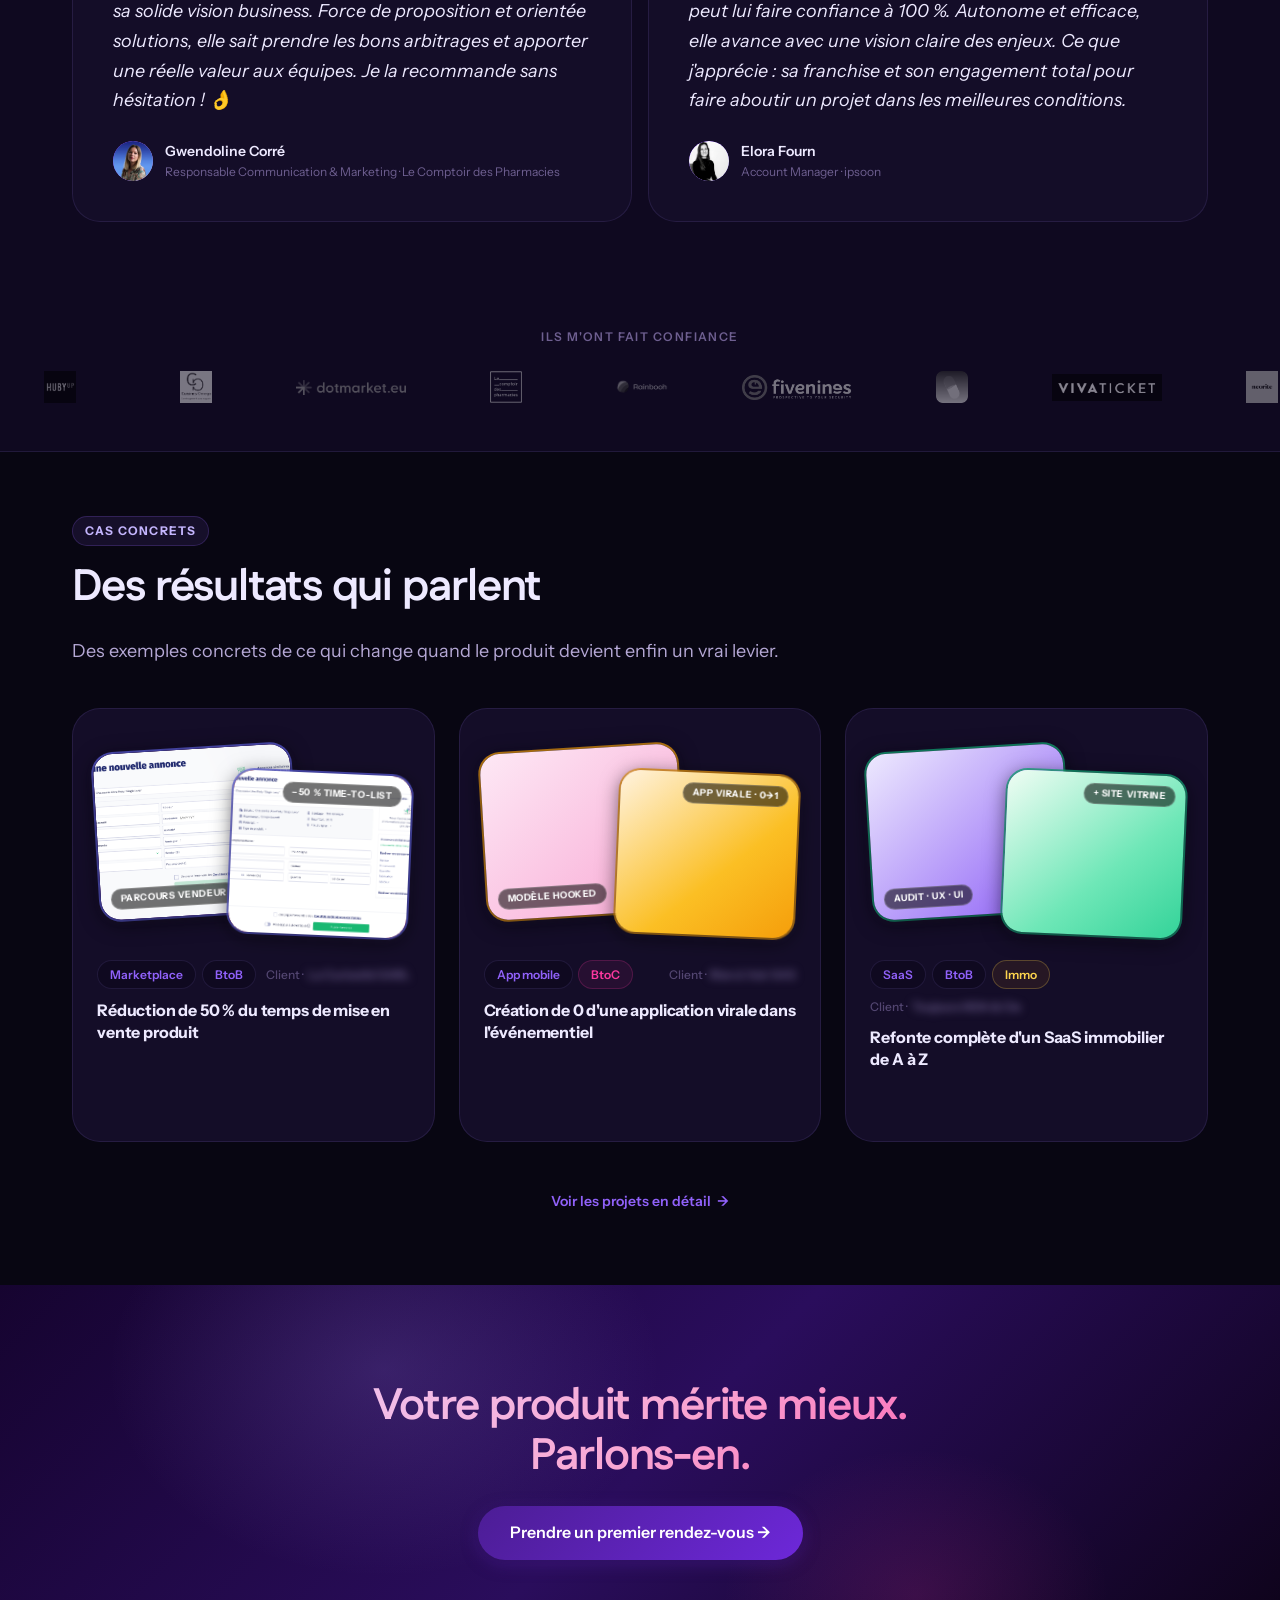
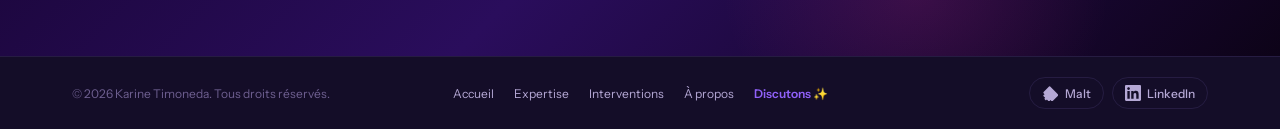
==== commit 30f17707: "SEO: indexer marketplace-btob + repositionner en consultante plutôt que freelance" ====
--- a/index.html
+++ b/index.html
@@ -18,8 +18,8 @@
   'https://www.googletagmanager.com/gtm.js?id='+i+dl;f.parentNode.insertBefore(j,f);
   })(window,document,'script','dataLayer','GTM-PGGFVB7Q');</script>
   <!-- End Google Tag Manager -->
-  <title>Karine Timoneda | Senior Product Strategist Freelance</title>
-  <meta name="description" content="Karine Timoneda, senior product strategist freelance. J’aide les équipes produit à clarifier, structurer et exécuter leurs décisions, du cadrage jusqu’à la production.">
+  <title>Karine Timoneda | Consultante Product Strategist Senior</title>
+  <meta name="description" content="Karine Timoneda, consultante product strategist senior. J’aide les équipes produit à clarifier, structurer et exécuter leurs décisions, du cadrage jusqu’à la production.">
   <meta name="robots" content="index, follow">
   <link rel="canonical" href="https://www.karine-timoneda.com/">
   <!-- Open Graph -->
@@ -27,14 +27,14 @@
   <meta property="og:site_name" content="Karine Timoneda">
   <meta property="og:locale" content="fr_FR">
   <meta property="og:url" content="https://www.karine-timoneda.com/">
-  <meta property="og:title" content="Karine Timoneda | Senior Product Strategist Freelance">
-  <meta property="og:description" content="Karine Timoneda, senior product strategist freelance. J'aide les équipes produit à clarifier, structurer et exécuter leurs décisions, du cadrage jusqu'à la production.">
+  <meta property="og:title" content="Karine Timoneda | Consultante Product Strategist Senior">
+  <meta property="og:description" content="Karine Timoneda, consultante product strategist senior. J'aide les équipes produit à clarifier, structurer et exécuter leurs décisions, du cadrage jusqu'à la production.">
   <meta property="og:image" content="https://www.karine-timoneda.com/assets/img/karine-light.jpg">
   <meta property="og:image:alt" content="Karine Timoneda, Stratège Produit Senior">
   <!-- Twitter Card -->
   <meta name="twitter:card" content="summary_large_image">
-  <meta name="twitter:title" content="Karine Timoneda | Senior Product Strategist Freelance">
-  <meta name="twitter:description" content="Karine Timoneda, senior product strategist freelance. J'aide les équipes produit à clarifier, structurer et exécuter leurs décisions, du cadrage jusqu'à la production.">
+  <meta name="twitter:title" content="Karine Timoneda | Consultante Product Strategist Senior">
+  <meta name="twitter:description" content="Karine Timoneda, consultante product strategist senior. J'aide les équipes produit à clarifier, structurer et exécuter leurs décisions, du cadrage jusqu'à la production.">
   <meta name="twitter:image" content="https://www.karine-timoneda.com/assets/img/karine-light.jpg">
   <!-- JSON-LD -->
   <script type="application/ld+json">
@@ -44,8 +44,8 @@
     "name": "Karine Timoneda",
     "url": "https://www.karine-timoneda.com",
     "image": "https://www.karine-timoneda.com/assets/img/karine-light.jpg",
-    "jobTitle": "Senior Product Strategist Freelance",
-    "description": "Karine Timoneda, senior product strategist freelance. J'aide les équipes produit à clarifier, structurer et exécuter leur vision, du cadrage jusqu'à la production.",
+    "jobTitle": "Consultante Product Strategist Senior",
+    "description": "Karine Timoneda, consultante product strategist senior. J'aide les équipes produit à clarifier, structurer et exécuter leur vision, du cadrage jusqu'à la production.",
     "sameAs": [
       "https://www.linkedin.com/in/karine-timoneda/"
     ]
@@ -92,7 +92,7 @@
         <div class="hero-content">
           <span class="hero-eyebrow">
             <span class="hero-eyebrow-dot" aria-hidden="true"></span>
-            Senior Product Strategist · Freelance
+            Consultante Product Strategist Senior
           </span>
 
           <h1 class="hero-title" id="hero-title">
